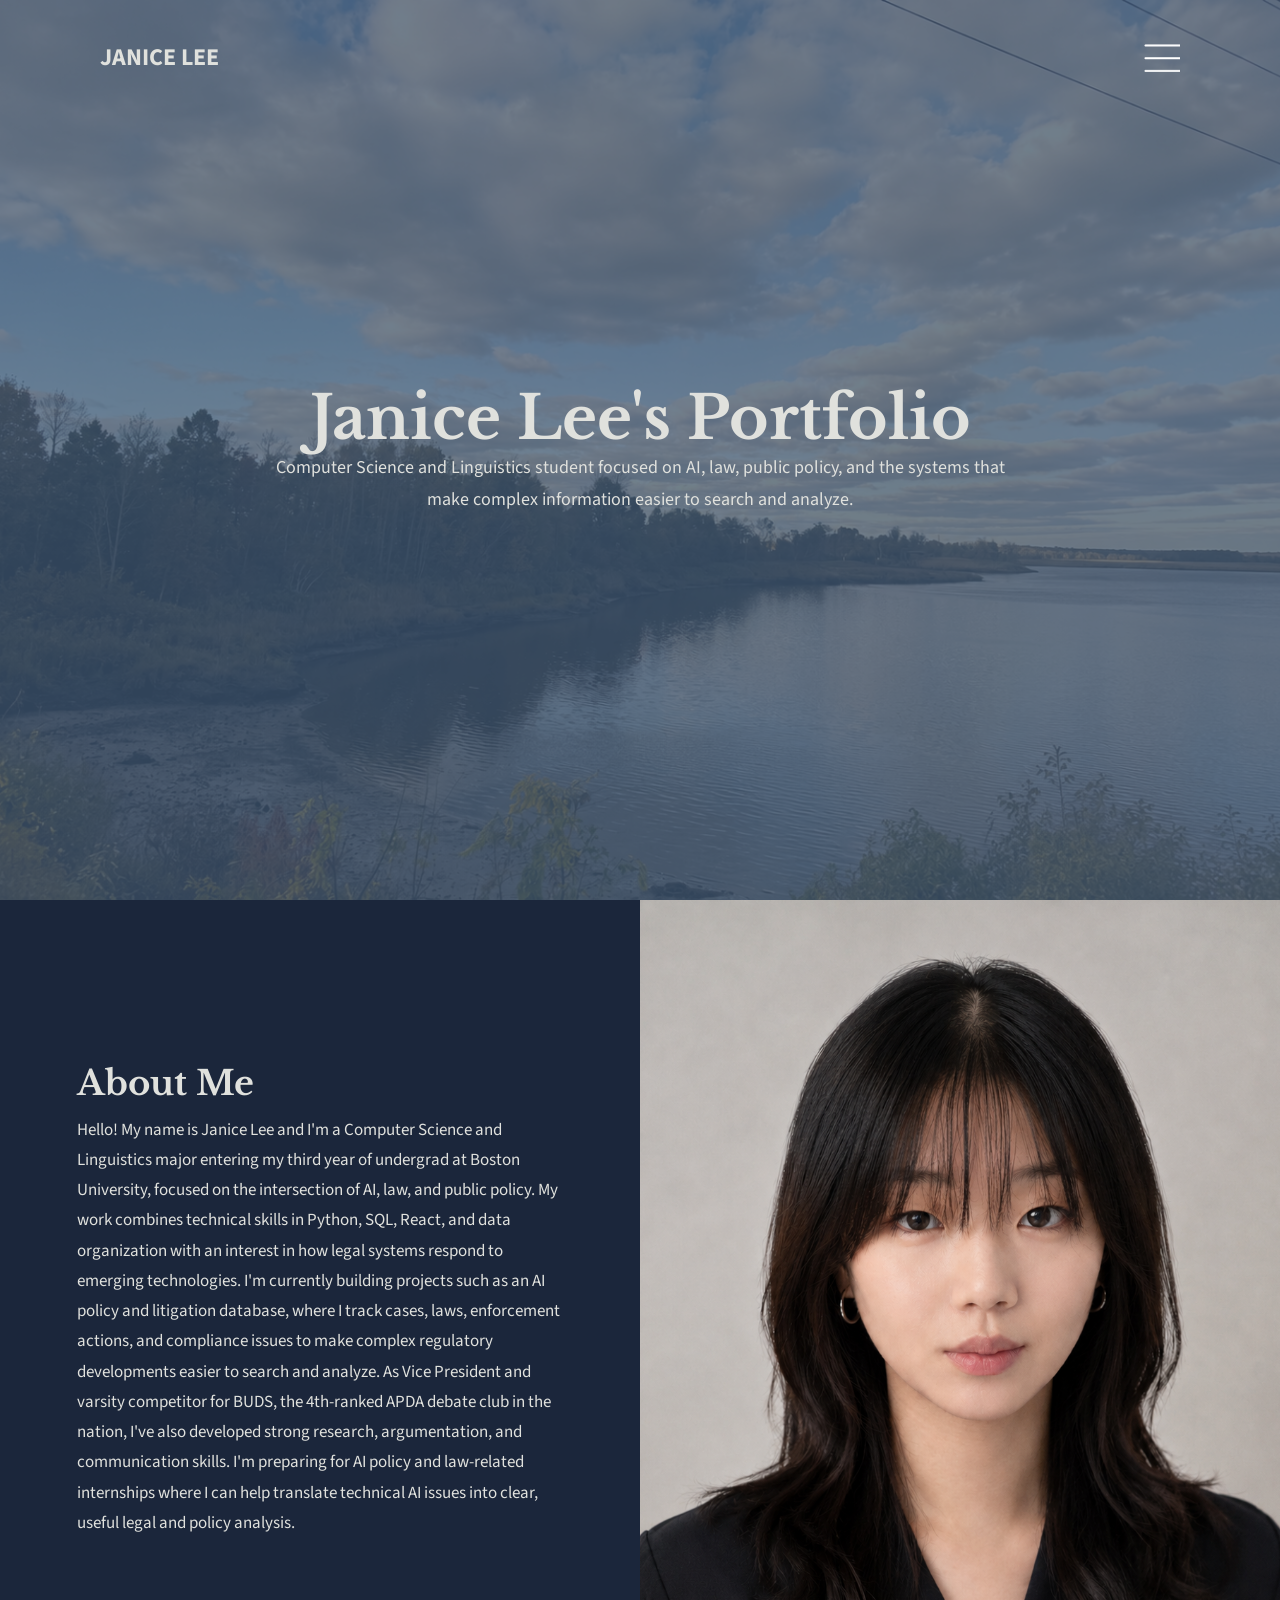
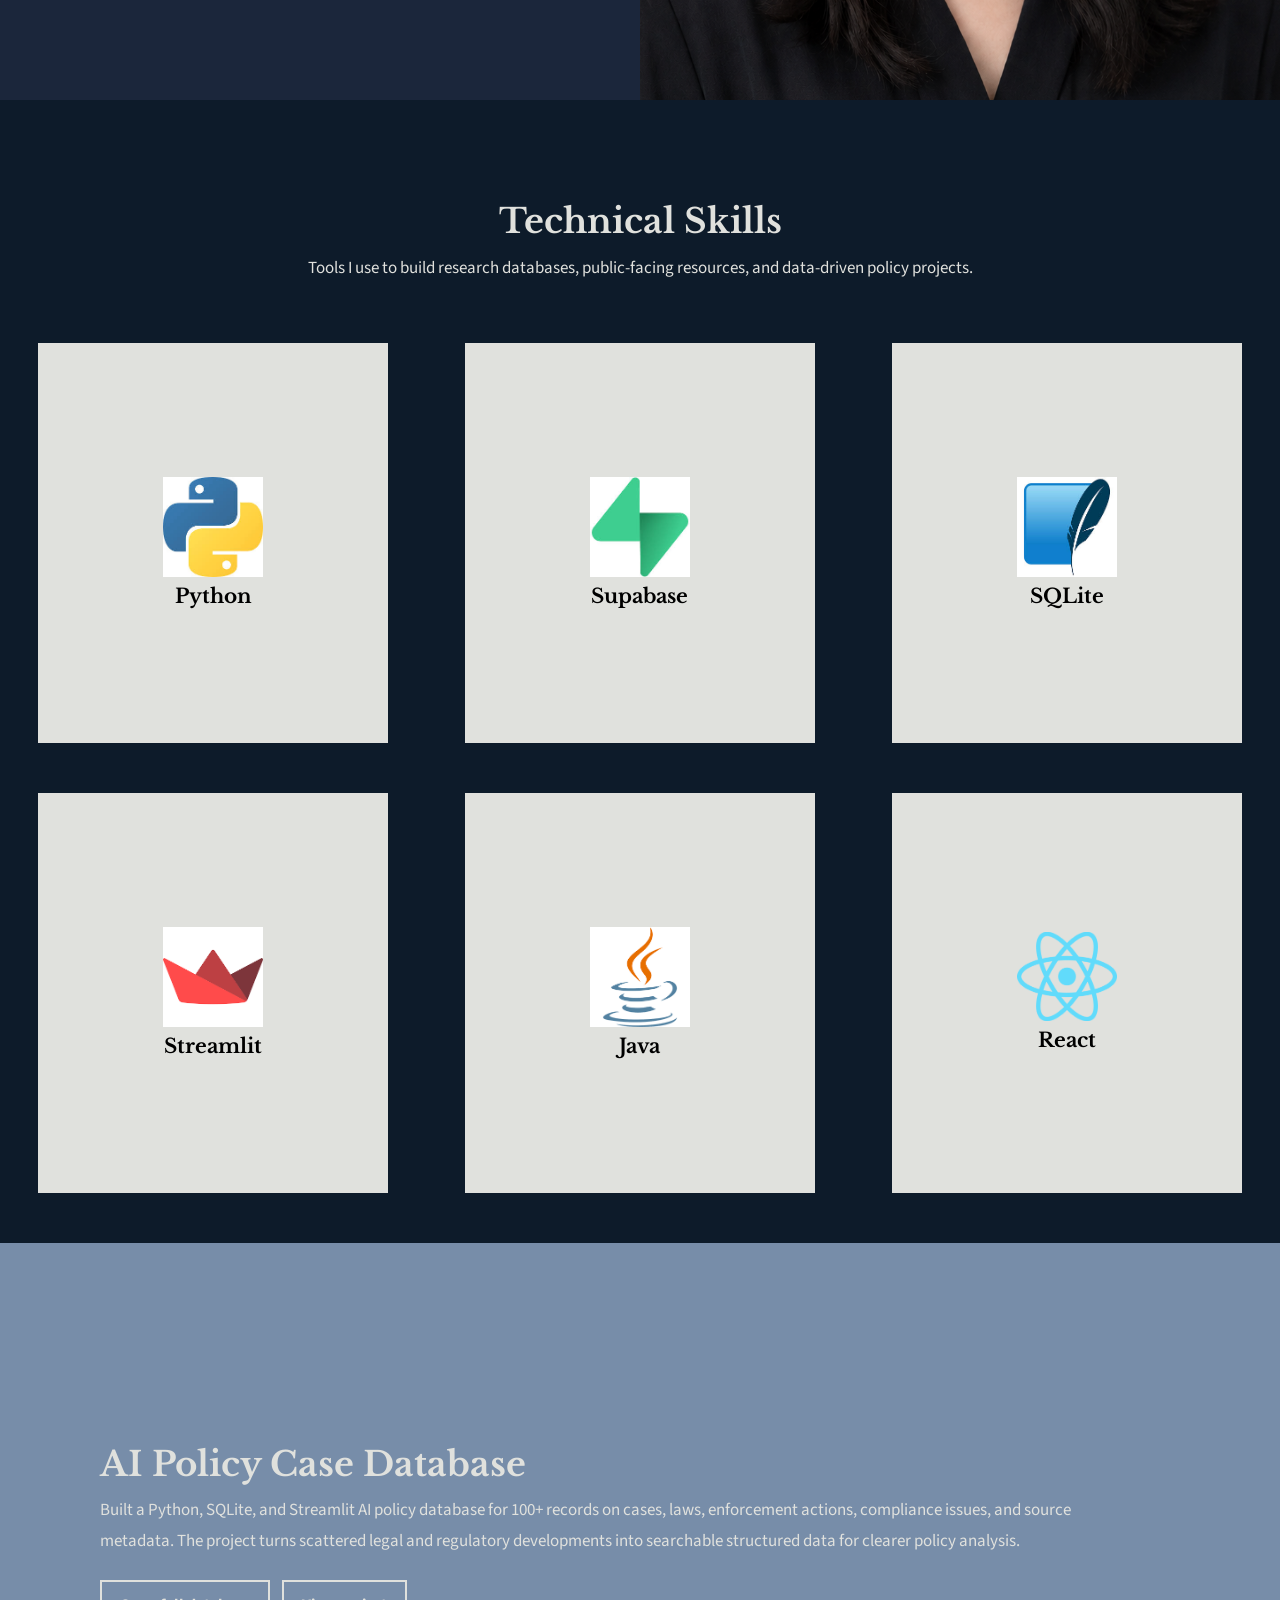
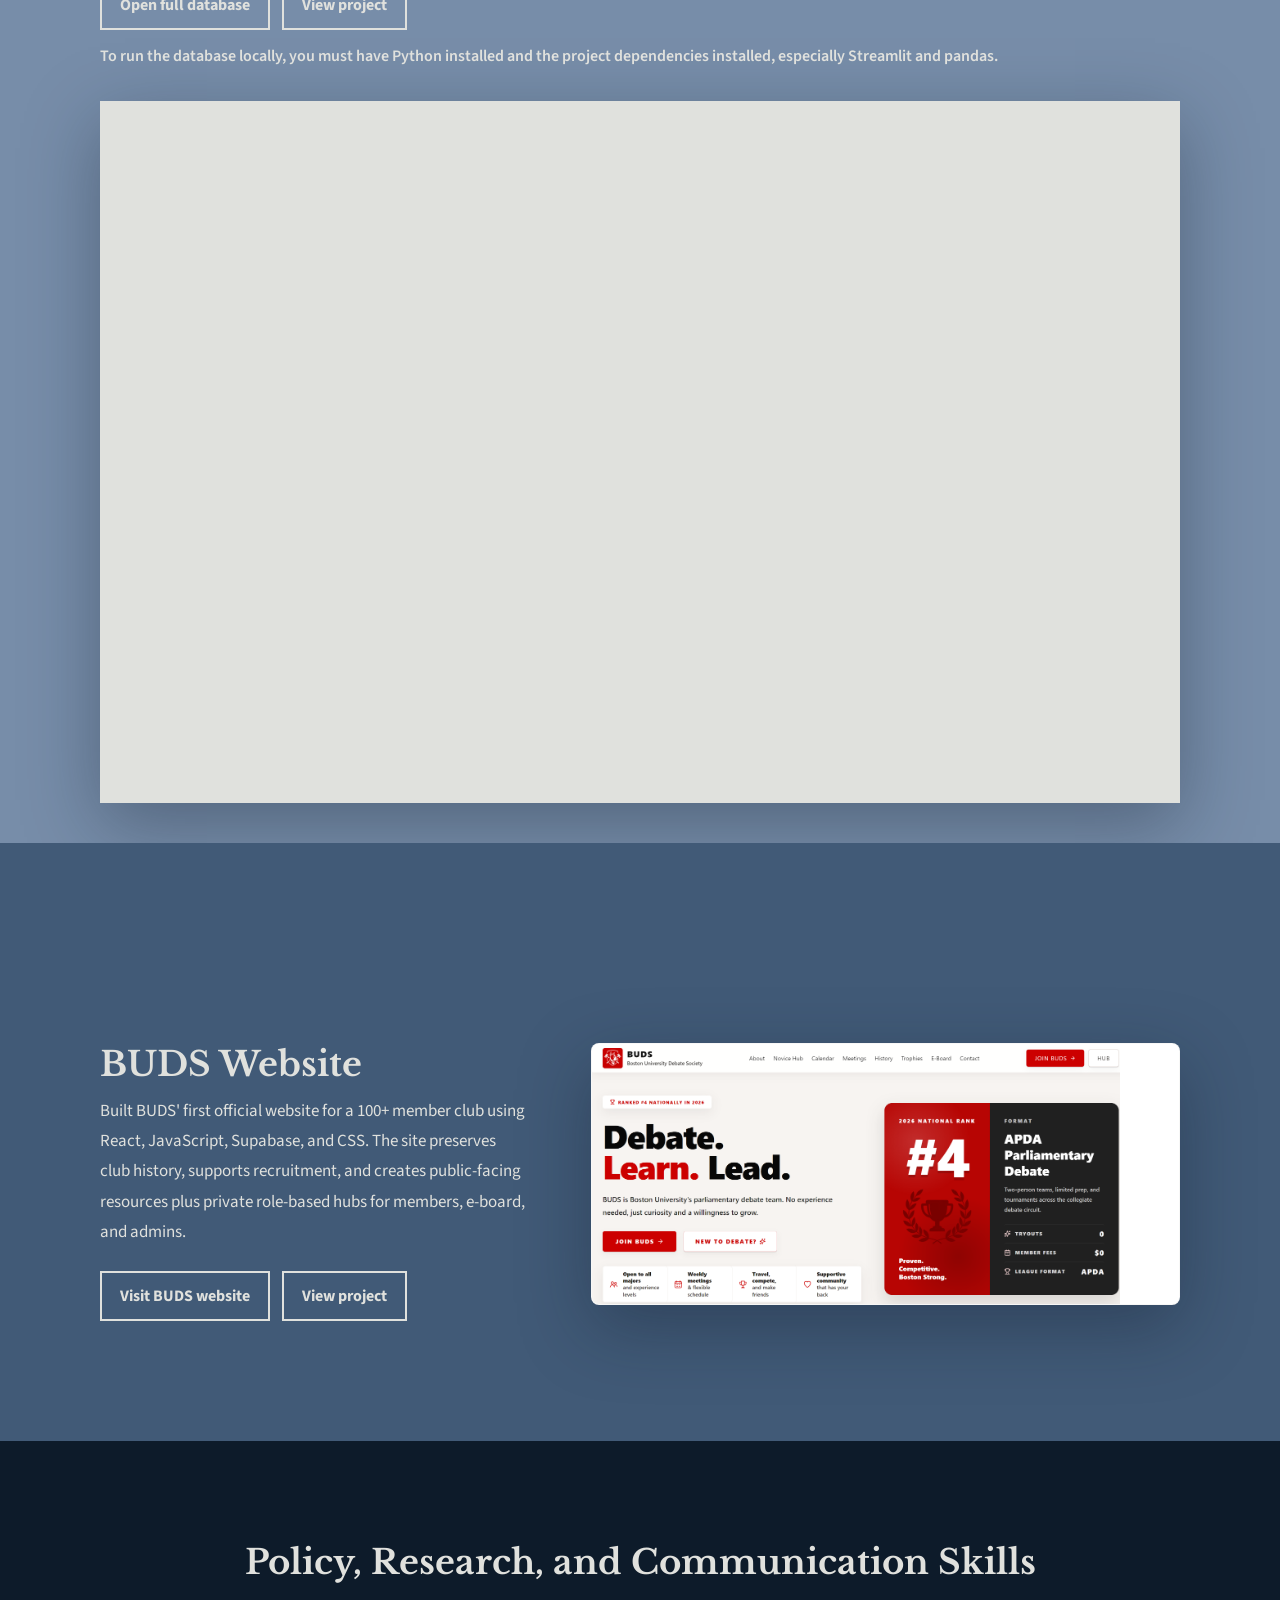
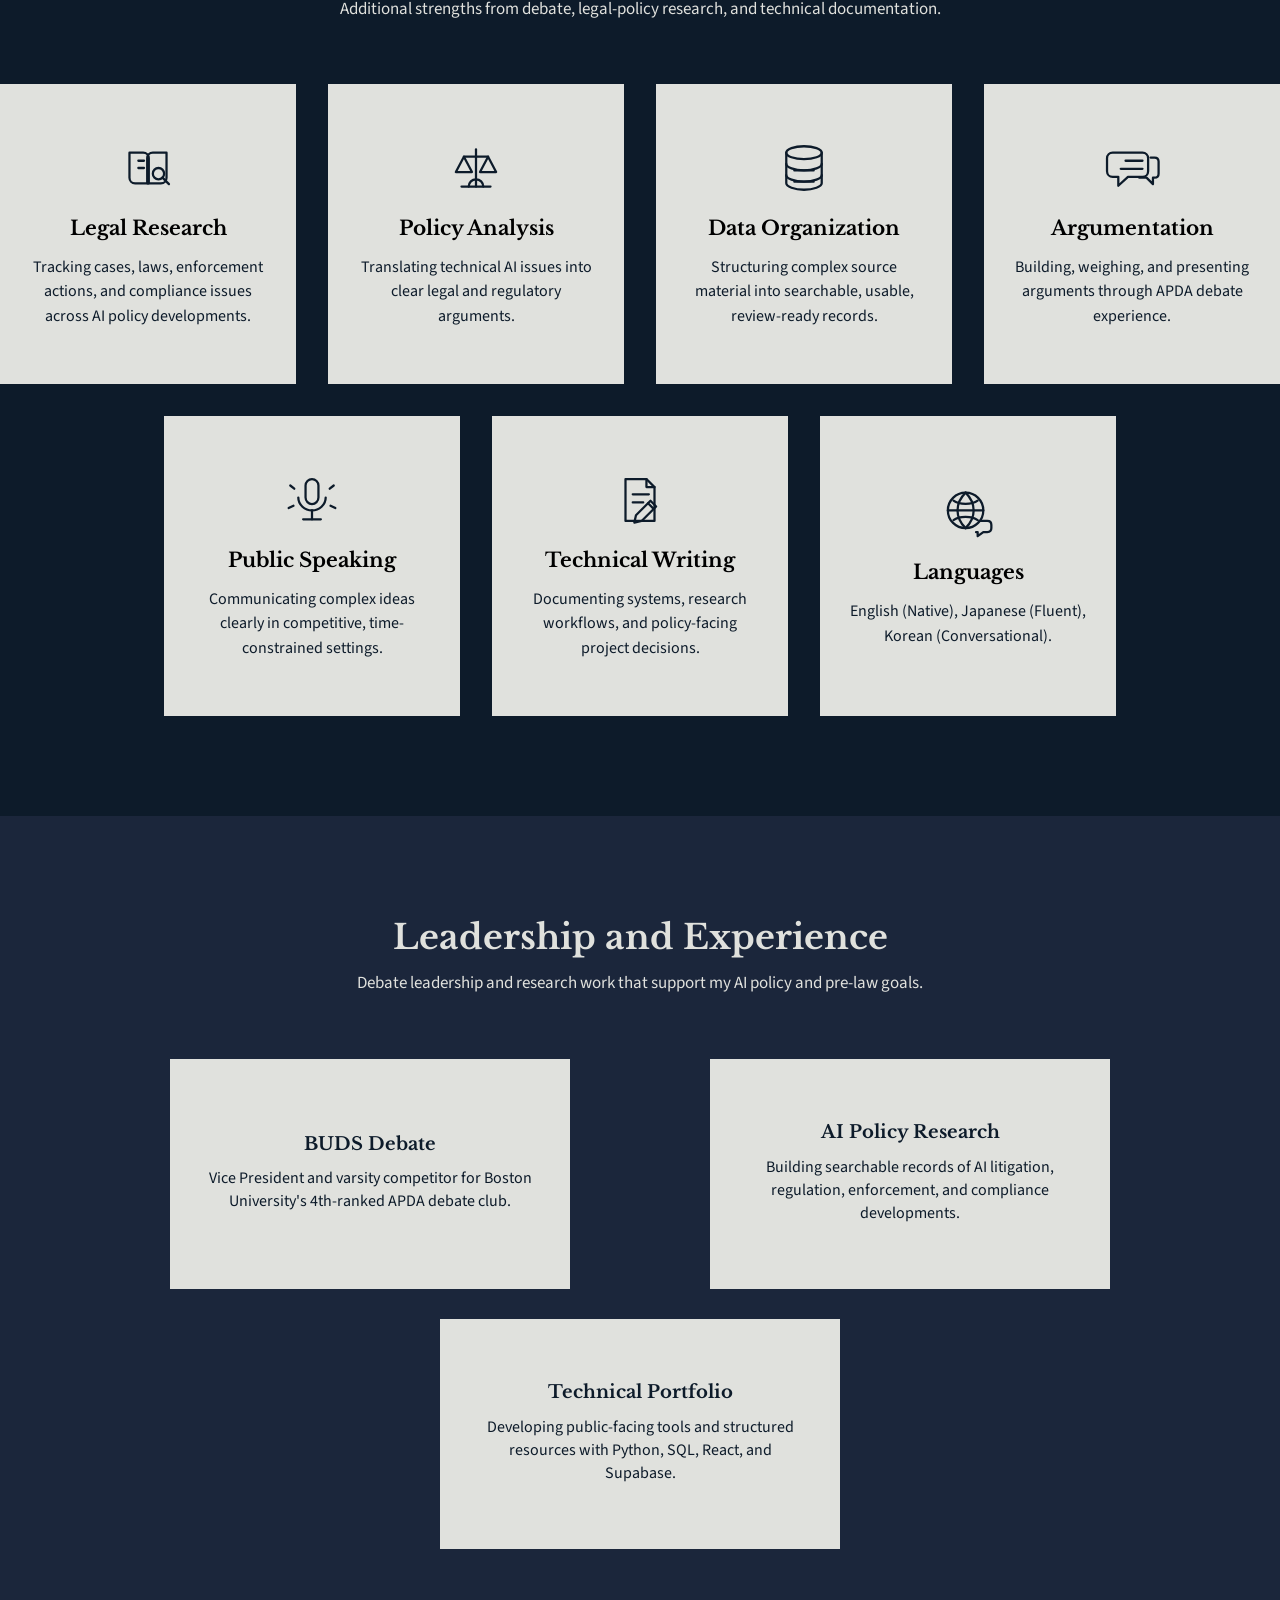
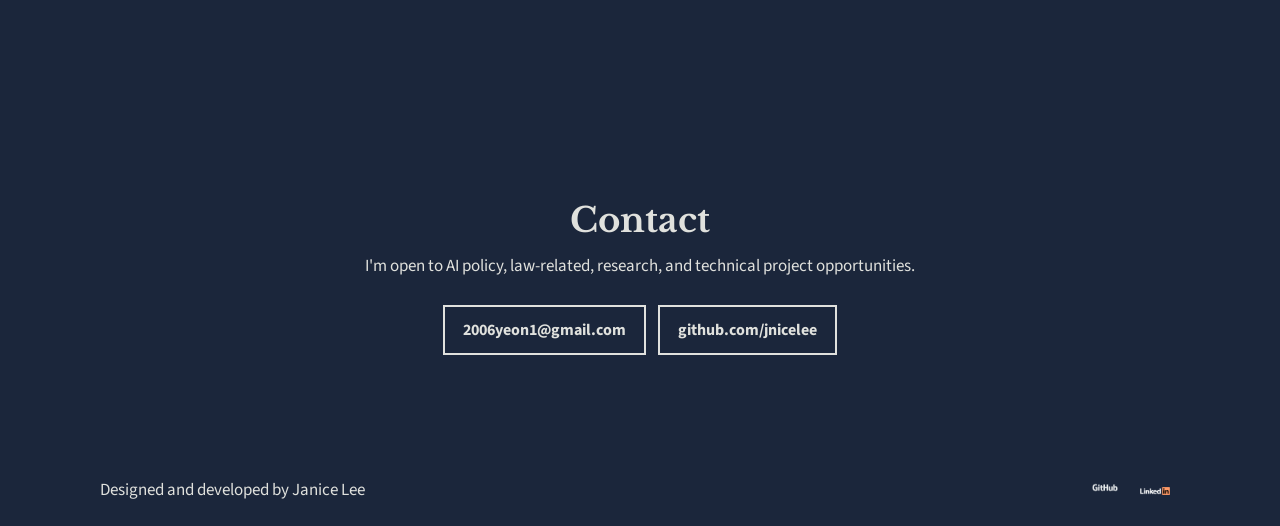
==== index.html @ 9359c11b "Fix BUDS preview container sizing" ====
<!DOCTYPE html>
<html lang="en">
    <head>
        <meta charset="UTF-8">
        <meta name="viewport" content="width=device-width, initial-scale=1.0">
        <meta name="description" content="Janice Lee portfolio: computer science, linguistics, AI policy, debate, and legal technology projects.">
        <link rel="stylesheet" type="text/css" href="sal.css">
        <link rel="stylesheet" type="text/css" href="index.css?v=preview-container-fix">
        <title>Janice Lee Portfolio</title>
    </head>
    <body>
        <div class="wrapper">
            <header>
                <a href="#home" class="logo">Janice Lee</a>
                <div class="toggle" onclick="toggleClassName();" aria-label="Toggle navigation"></div>
            </header>

            <div class="sidebar">
                <ul>
                    <li><a href="#home" onclick="toggleClassName();">Home</a></li>
                    <li><a href="#about" onclick="toggleClassName();">About</a></li>
                    <li><a href="#services" onclick="toggleClassName();">Skills</a></li>
                    <li><a href="#projects" onclick="toggleClassName();">Projects</a></li>
                    <li><a href="#policy-skills" onclick="toggleClassName();">Policy Skills</a></li>
                    <li><a href="#leadership" onclick="toggleClassName();">Leadership</a></li>
                    <li><a href="#contact" onclick="toggleClassName();">Contact</a></li>
                </ul>
            </div>

            <div class="banner" id="home">
                <img src="images/lank-landscape.png" alt="">
                <div class="content" data-sal="slide-left" data-sal-duration="500">
                    <h2>Janice Lee's Portfolio</h2>
                    <p>Computer Science and Linguistics student focused on AI, law, public policy, and the systems that make complex information easier to search and analyze.</p>
                </div>
            </div>

            <section class="about" id="about">
                <div class="contentBox" data-sal="slide-right" data-sal-duration="500">
                    <h2 class="heading">About Me</h2>
                    <p class="text">Hello! My name is Janice Lee and I'm a Computer Science and Linguistics major entering my third year of undergrad at Boston University, focused on the intersection of AI, law, and public policy. My work combines technical skills in Python, SQL, React, and data organization with an interest in how legal systems respond to emerging technologies. I'm currently building projects such as an AI policy and litigation database, where I track cases, laws, enforcement actions, and compliance issues to make complex regulatory developments easier to search and analyze. As Vice President and varsity competitor for BUDS, the 4th-ranked APDA debate club in the nation, I've also developed strong research, argumentation, and communication skills. I'm preparing for AI policy and law-related internships where I can help translate technical AI issues into clear, useful legal and policy analysis.</p>
                </div>

                <div class="imgBox headshotPanel" data-sal="slide-left" data-sal-duration="500">
                    <img class="img headshotPhoto" src="images/headshot3.png" alt="Janice Lee headshot">
                </div>
            </section>

            <section class="services" id="services">
                <h2 class="heading" data-sal="slide-right" data-sal-duration="500">Technical Skills</h2>
                <p class="text" data-sal="slide-left" data-sal-duration="500">Tools I use to build research databases, public-facing resources, and data-driven policy projects.</p>
                <div class="container">
                    <div class="serviceBox" data-sal="slide-right" data-sal-duration="500">
                        <div>
                            <img src="images/skill-python.jpg" alt="Python logo">
                            <h2>Python</h2>
                        </div>
                    </div>
                    <div class="serviceBox" data-sal="slide-up" data-sal-duration="500">
                        <div>
                            <img src="images/skill-supabase.jpg" alt="Supabase logo">
                            <h2>Supabase</h2>
                        </div>
                    </div>
                    <div class="serviceBox" data-sal="slide-left" data-sal-duration="500">
                        <div>
                            <img src="images/skill-sqlite.jpg" alt="SQLite logo">
                            <h2>SQLite</h2>
                        </div>
                    </div>
                    <div class="serviceBox" data-sal="slide-right" data-sal-duration="500">
                        <div>
                            <img src="images/skill-streamlit.png" alt="Streamlit logo">
                            <h2>Streamlit</h2>
                        </div>
                    </div>
                    <div class="serviceBox" data-sal="slide-up" data-sal-duration="500">
                        <div>
                            <img src="images/skill-java.png" alt="Java logo">
                            <h2>Java</h2>
                        </div>
                    </div>
                    <div class="serviceBox" data-sal="slide-left" data-sal-duration="500">
                        <div>
                            <img src="images/skill-react.png" alt="React logo">
                            <h2>React</h2>
                        </div>
                    </div>
                </div>
            </section>

            <section class="technology databaseProject" id="projects">
                <div class="contentBox databaseIntro" data-sal="slide-right" data-sal-duration="500">
                    <h2 class="heading">AI Policy Case Database</h2>
                    <p class="text">Built a Python, SQLite, and Streamlit AI policy database for 100+ records on cases, laws, enforcement actions, compliance issues, and source metadata. The project turns scattered legal and regulatory developments into searchable structured data for clearer policy analysis.</p>
                    <div class="projectLinks">
                        <a href="https://ai-policy-case-database-5h8kxnugrptprukd65hgrd.streamlit.app/">Open full database</a>
                        <a href="https://github.com/jnicelee/ai-policy-case-database">View project</a>
                    </div>
                    <p class="projectNote">To run the database locally, you must have Python installed and the project dependencies installed, especially Streamlit and pandas.</p>
                </div>
                <div class="databaseEmbedShell" data-sal="slide-up" data-sal-duration="500">
                    <iframe class="databaseEmbed" src="https://ai-policy-case-database-5h8kxnugrptprukd65hgrd.streamlit.app/?embed=true" title="Embedded AI Policy Case Database"></iframe>
                </div>
            </section>

            <section class="technology altTechnology websiteProject" id="buds-website">
                <div class="contentBox websiteIntro" data-sal="slide-right" data-sal-duration="500">
                    <h2 class="heading">BUDS Website</h2>
                    <p class="text">Built BUDS' first official website for a 100+ member club using React, JavaScript, Supabase, and CSS. The site preserves club history, supports recruitment, and creates public-facing resources plus private role-based hubs for members, e-board, and admins.</p>
                    <div class="projectLinks">
                        <a href="https://budebatesociety.com">Visit BUDS website</a>
                        <a href="https://github.com/jnicelee/budsite">View project</a>
                    </div>
                </div>
                <div class="imgBox projectPanel websitePreviewShell" data-sal="slide-left" data-sal-duration="500">
                    <img class="projectPreviewImage" src="images/buds-website-preview-clean.png?v=596ba13" alt="BUDS website preview">
                </div>
            </section>

            <section class="services policySkills" id="policy-skills">
                <h2 class="heading" data-sal="slide-right" data-sal-duration="500">Policy, Research, and Communication Skills</h2>
                <p class="text" data-sal="slide-left" data-sal-duration="500">Additional strengths from debate, legal-policy research, and technical documentation.</p>
                <div class="container">
                    <div class="serviceBox textSkill" data-sal="slide-right" data-sal-duration="500">
                        <div>
                            <img class="tileIcon" src="images/icon-legal-research.svg" alt="" aria-hidden="true">
                            <h2>Legal Research</h2>
                            <p>Tracking cases, laws, enforcement actions, and compliance issues across AI policy developments.</p>
                        </div>
                    </div>
                    <div class="serviceBox textSkill" data-sal="slide-up" data-sal-duration="500">
                        <div>
                            <img class="tileIcon" src="images/icon-policy-analysis.svg" alt="" aria-hidden="true">
                            <h2>Policy Analysis</h2>
                            <p>Translating technical AI issues into clear legal and regulatory arguments.</p>
                        </div>
                    </div>
                    <div class="serviceBox textSkill" data-sal="slide-left" data-sal-duration="500">
                        <div>
                            <img class="tileIcon" src="images/icon-data-organization.svg" alt="" aria-hidden="true">
                            <h2>Data Organization</h2>
                            <p>Structuring complex source material into searchable, usable, review-ready records.</p>
                        </div>
                    </div>
                    <div class="serviceBox textSkill" data-sal="slide-right" data-sal-duration="500">
                        <div>
                            <img class="tileIcon" src="images/icon-argumentation.svg" alt="" aria-hidden="true">
                            <h2>Argumentation</h2>
                            <p>Building, weighing, and presenting arguments through APDA debate experience.</p>
                        </div>
                    </div>
                    <div class="serviceBox textSkill" data-sal="slide-up" data-sal-duration="500">
                        <div>
                            <img class="tileIcon" src="images/icon-public-speaking.svg" alt="" aria-hidden="true">
                            <h2>Public Speaking</h2>
                            <p>Communicating complex ideas clearly in competitive, time-constrained settings.</p>
                        </div>
                    </div>
                    <div class="serviceBox textSkill" data-sal="slide-left" data-sal-duration="500">
                        <div>
                            <img class="tileIcon" src="images/icon-technical-writing.svg" alt="" aria-hidden="true">
                            <h2>Technical Writing</h2>
                            <p>Documenting systems, research workflows, and policy-facing project decisions.</p>
                        </div>
                    </div>
                    <div class="serviceBox textSkill" data-sal="slide-right" data-sal-duration="500">
                        <div>
                            <img class="tileIcon" src="images/icon-languages.svg" alt="" aria-hidden="true">
                            <h2>Languages</h2>
                            <p>English (Native), Japanese (Fluent), Korean (Conversational).</p>
                        </div>
                    </div>
                </div>
            </section>

            <section class="team" id="leadership">
                <h2 class="heading" data-sal="slide-left" data-sal-duration="500">Leadership and Experience</h2>
                <p class="text" data-sal="slide-right" data-sal-duration="500">Debate leadership and research work that support my AI policy and pre-law goals.</p>
                <div class="container">
                    <div class="teamBox">
                        <div class="box">
                            <div class="content">
                                <h2>BUDS Debate<br><span>Vice President and varsity competitor for Boston University's 4th-ranked APDA debate club.</span></h2>
                            </div>
                        </div>
                    </div>
                    <div class="teamBox">
                        <div class="box">
                            <div class="content">
                                <h2>AI Policy Research<br><span>Building searchable records of AI litigation, regulation, enforcement, and compliance developments.</span></h2>
                            </div>
                        </div>
                    </div>
                    <div class="teamBox">
                        <div class="box">
                            <div class="content">
                                <h2>Technical Portfolio<br><span>Developing public-facing tools and structured resources with Python, SQL, React, and Supabase.</span></h2>
                            </div>
                        </div>
                    </div>
                </div>
            </section>

            <section class="contact" id="contact">
                <div>
                    <h2 class="heading" data-sal="slide-left" data-sal-duration="500">Contact</h2>
                    <p class="text" data-sal="slide-right" data-sal-duration="500">I'm open to AI policy, law-related, research, and technical project opportunities.</p>
                    <div class="contactLinks" data-sal="slide-up" data-sal-duration="500">
                        <a href="mailto:2006yeon1@gmail.com">2006yeon1@gmail.com</a>
                        <a href="https://github.com/jnicelee">github.com/jnicelee</a>
                    </div>
                </div>
            </section>

            <section class="footer">
                <p class="text">Designed and developed by Janice Lee</p>
                <ul>
                    <li><a href="https://github.com/jnicelee"><img src="images/github.png" alt="GitHub"></a></li>
                    <li><a href="mailto:2006yeon1@gmail.com"><img src="images/linkedin.png" alt="Email"></a></li>
                </ul>
            </section>
        </div>

        <script type="text/javascript" src="sal.js"></script>
        <script type="text/javascript">
            sal({
                once: false,
            });

            function toggleClassName(){
                var wrapper = document.querySelector('.wrapper');
                var sidebar = document.querySelector('.sidebar');
                var toggle = document.querySelector('.toggle');
                sidebar.classList.toggle('active');
                wrapper.classList.toggle('active');
                toggle.classList.toggle('active');
            }

            window.addEventListener('scroll', function(){
                var header = document.querySelector('header');
                header.classList.toggle("sticky", window.scrollY > 0);
            })
        </script>
    </body>
</html>
---- sal.css ----
[data-sal]{transition-delay:0s;transition-delay:var(--sal-delay,0s);transition-duration:.2s;transition-duration:var(--sal-duration,.2s);transition-timing-function:ease;transition-timing-function:var(--sal-easing,ease)}[data-sal][data-sal-duration="200"]{transition-duration:.2s}[data-sal][data-sal-duration="250"]{transition-duration:.25s}[data-sal][data-sal-duration="300"]{transition-duration:.3s}[data-sal][data-sal-duration="350"]{transition-duration:.35s}[data-sal][data-sal-duration="400"]{transition-duration:.4s}[data-sal][data-sal-duration="450"]{transition-duration:.45s}[data-sal][data-sal-duration="500"]{transition-duration:.5s}[data-sal][data-sal-duration="550"]{transition-duration:.55s}[data-sal][data-sal-duration="600"]{transition-duration:.6s}[data-sal][data-sal-duration="650"]{transition-duration:.65s}[data-sal][data-sal-duration="700"]{transition-duration:.7s}[data-sal][data-sal-duration="750"]{transition-duration:.75s}[data-sal][data-sal-duration="800"]{transition-duration:.8s}[data-sal][data-sal-duration="850"]{transition-duration:.85s}[data-sal][data-sal-duration="900"]{transition-duration:.9s}[data-sal][data-sal-duration="950"]{transition-duration:.95s}[data-sal][data-sal-duration="1000"]{transition-duration:1s}[data-sal][data-sal-duration="1050"]{transition-duration:1.05s}[data-sal][data-sal-duration="1100"]{transition-duration:1.1s}[data-sal][data-sal-duration="1150"]{transition-duration:1.15s}[data-sal][data-sal-duration="1200"]{transition-duration:1.2s}[data-sal][data-sal-duration="1250"]{transition-duration:1.25s}[data-sal][data-sal-duration="1300"]{transition-duration:1.3s}[data-sal][data-sal-duration="1350"]{transition-duration:1.35s}[data-sal][data-sal-duration="1400"]{transition-duration:1.4s}[data-sal][data-sal-duration="1450"]{transition-duration:1.45s}[data-sal][data-sal-duration="1500"]{transition-duration:1.5s}[data-sal][data-sal-duration="1550"]{transition-duration:1.55s}[data-sal][data-sal-duration="1600"]{transition-duration:1.6s}[data-sal][data-sal-duration="1650"]{transition-duration:1.65s}[data-sal][data-sal-duration="1700"]{transition-duration:1.7s}[data-sal][data-sal-duration="1750"]{transition-duration:1.75s}[data-sal][data-sal-duration="1800"]{transition-duration:1.8s}[data-sal][data-sal-duration="1850"]{transition-duration:1.85s}[data-sal][data-sal-duration="1900"]{transition-duration:1.9s}[data-sal][data-sal-duration="1950"]{transition-duration:1.95s}[data-sal][data-sal-duration="2000"]{transition-duration:2s}[data-sal][data-sal-delay="50"]{transition-delay:.05s}[data-sal][data-sal-delay="100"]{transition-delay:.1s}[data-sal][data-sal-delay="150"]{transition-delay:.15s}[data-sal][data-sal-delay="200"]{transition-delay:.2s}[data-sal][data-sal-delay="250"]{transition-delay:.25s}[data-sal][data-sal-delay="300"]{transition-delay:.3s}[data-sal][data-sal-delay="350"]{transition-delay:.35s}[data-sal][data-sal-delay="400"]{transition-delay:.4s}[data-sal][data-sal-delay="450"]{transition-delay:.45s}[data-sal][data-sal-delay="500"]{transition-delay:.5s}[data-sal][data-sal-delay="550"]{transition-delay:.55s}[data-sal][data-sal-delay="600"]{transition-delay:.6s}[data-sal][data-sal-delay="650"]{transition-delay:.65s}[data-sal][data-sal-delay="700"]{transition-delay:.7s}[data-sal][data-sal-delay="750"]{transition-delay:.75s}[data-sal][data-sal-delay="800"]{transition-delay:.8s}[data-sal][data-sal-delay="850"]{transition-delay:.85s}[data-sal][data-sal-delay="900"]{transition-delay:.9s}[data-sal][data-sal-delay="950"]{transition-delay:.95s}[data-sal][data-sal-delay="1000"]{transition-delay:1s}[data-sal][data-sal-easing=linear]{transition-timing-function:linear}[data-sal][data-sal-easing=ease]{transition-timing-function:ease}[data-sal][data-sal-easing=ease-in]{transition-timing-function:ease-in}[data-sal][data-sal-easing=ease-out]{transition-timing-function:ease-out}[data-sal][data-sal-easing=ease-in-out]{transition-timing-function:ease-in-out}[data-sal][data-sal-easing=ease-in-cubic]{transition-timing-function:cubic-bezier(.55,.055,.675,.19)}[data-sal][data-sal-easing=ease-out-cubic]{transition-timing-function:cubic-bezier(.215,.61,.355,1)}[data-sal][data-sal-easing=ease-in-out-cubic]{transition-timing-function:cubic-bezier(.645,.045,.355,1)}[data-sal][data-sal-easing=ease-in-circ]{transition-timing-function:cubic-bezier(.6,.04,.98,.335)}[data-sal][data-sal-easing=ease-out-circ]{transition-timing-function:cubic-bezier(.075,.82,.165,1)}[data-sal][data-sal-easing=ease-in-out-circ]{transition-timing-function:cubic-bezier(.785,.135,.15,.86)}[data-sal][data-sal-easing=ease-in-expo]{transition-timing-function:cubic-bezier(.95,.05,.795,.035)}[data-sal][data-sal-easing=ease-out-expo]{transition-timing-function:cubic-bezier(.19,1,.22,1)}[data-sal][data-sal-easing=ease-in-out-expo]{transition-timing-function:cubic-bezier(1,0,0,1)}[data-sal][data-sal-easing=ease-in-quad]{transition-timing-function:cubic-bezier(.55,.085,.68,.53)}[data-sal][data-sal-easing=ease-out-quad]{transition-timing-function:cubic-bezier(.25,.46,.45,.94)}[data-sal][data-sal-easing=ease-in-out-quad]{transition-timing-function:cubic-bezier(.455,.03,.515,.955)}[data-sal][data-sal-easing=ease-in-quart]{transition-timing-function:cubic-bezier(.895,.03,.685,.22)}[data-sal][data-sal-easing=ease-out-quart]{transition-timing-function:cubic-bezier(.165,.84,.44,1)}[data-sal][data-sal-easing=ease-in-out-quart]{transition-timing-function:cubic-bezier(.77,0,.175,1)}[data-sal][data-sal-easing=ease-in-quint]{transition-timing-function:cubic-bezier(.755,.05,.855,.06)}[data-sal][data-sal-easing=ease-out-quint]{transition-timing-function:cubic-bezier(.23,1,.32,1)}[data-sal][data-sal-easing=ease-in-out-quint]{transition-timing-function:cubic-bezier(.86,0,.07,1)}[data-sal][data-sal-easing=ease-in-sine]{transition-timing-function:cubic-bezier(.47,0,.745,.715)}[data-sal][data-sal-easing=ease-out-sine]{transition-timing-function:cubic-bezier(.39,.575,.565,1)}[data-sal][data-sal-easing=ease-in-out-sine]{transition-timing-function:cubic-bezier(.445,.05,.55,.95)}[data-sal][data-sal-easing=ease-in-back]{transition-timing-function:cubic-bezier(.6,-.28,.735,.045)}[data-sal][data-sal-easing=ease-out-back]{transition-timing-function:cubic-bezier(.175,.885,.32,1.275)}[data-sal][data-sal-easing=ease-in-out-back]{transition-timing-function:cubic-bezier(.68,-.55,.265,1.55)}[data-sal|=fade]{opacity:0;transition-property:opacity}[data-sal|=fade].sal-animate,body.sal-disabled [data-sal|=fade]{opacity:1}[data-sal|=slide]{opacity:0;transition-property:opacity,transform}[data-sal=slide-up]{transform:translateY(20%)}[data-sal=slide-down]{transform:translateY(-20%)}[data-sal=slide-left]{transform:translateX(20%)}[data-sal=slide-right]{transform:translateX(-20%)}[data-sal|=slide].sal-animate,body.sal-disabled [data-sal|=slide]{opacity:1;transform:none}[data-sal|=zoom]{opacity:0;transition-property:opacity,transform}[data-sal=zoom-in]{transform:scale(.5)}[data-sal=zoom-out]{transform:scale(1.1)}[data-sal|=zoom].sal-animate,body.sal-disabled [data-sal|=zoom]{opacity:1;transform:none}[data-sal|=flip]{-webkit-backface-visibility:hidden;backface-visibility:hidden;transition-property:transform}[data-sal=flip-left]{transform:perspective(2000px) rotateY(-91deg)}[data-sal=flip-right]{transform:perspective(2000px) rotateY(91deg)}[data-sal=flip-up]{transform:perspective(2000px) rotateX(-91deg)}[data-sal=flip-down]{transform:perspective(2000px) rotateX(91deg)}[data-sal|=flip].sal-animate,body.sal-disabled [data-sal|=flip]{transform:none}

/*# sourceMappingURL=sal.css.map*/
---- index.css ----
@import url('https://fonts.googleapis.com/css2?family=Libre+Baskerville:wght@400;700&family=Source+Sans+3:wght@400;500;600;700&display=swap');

*
{
    margin: 0;
    padding: 0;
    box-sizing: border-box;
    scroll-behavior: smooth;
    font-family: 'Source Sans 3', Arial, sans-serif;
}

body
{
    background: #0d1b2a;
    height: 1000px;
    overflow-x:hidden;

}

.wrapper /*The body of the page*/
{
    position:relative;
    transition: 0.5s;
    left: 0px;

}

.wrapper.active{
    left: -400px;


}

header{ /*The logo and top of the page*/
    position: fixed; /*If you scroll, it will stay there*/
    top: 0;
    left: 0;
    width: 100%;
    padding: 40px 100px;

    display: flex;
    justify-content: space-between;
    align-items: center;
    z-index: 10000;
}

header .logo{ /*Logo properties*/
    color: #e0e1dd;
    font-family: 'Source Sans 3', Arial, sans-serif;
    text-decoration: none;
    font-size: 24px;
    text-transform: uppercase;
    font-weight: 700;
    letter-spacing: 0;

}

header.sticky
{
    padding: 20px 100px;
    background: #1b263b;
    transition: 0.5s;
}

header .toggle
{
    position: relative;
    width: 36px;
    height: 28px;
    background: url(images/toggle.png);
    background-size: cover;
    cursor: pointer; /*When user is hovering over image */
    
}

header .toggle.active{
   background: url(images/close.png);
   background-size: cover; 
}


.banner /*The body*/
{
    background-color: #415a77;
    position: relative; /*RELATIVE to where the page starts.*/
    width: 100%;
    height: 100vh;

    display: flex;
    justify-content: center;
    align-items: center;
    

}

.banner img{
    position: absolute;
    top: 0;
    left: 0;
    width: 100%;
    height: 100%;
    object-fit: cover;
    opacity: 0.25
}

.banner .content
{
    position: relative;
    max-width: 750px;
    text-align: center;

}

.banner .content h2{
    font-family: 'Libre Baskerville', Georgia, serif;
    font-size: 60px;
    font-weight: 700;
    line-height: 1.12;
    color: #e0e1dd;
}

.banner .content p{
    font-size: 18px;
    font-weight: 400;
    line-height: 1.75;
    color: #e0e1dd;

}

.sidebar
{
    position: fixed;
    right: -400px;
    top: 0;
    width: 400px;
    height: 100%;
    background: #0d1b2a;

    display: flex;
    justify-content: center;
    align-items: center;
    z-index: 100;
    transition: 0.5s;
}

.sidebar.active
{
    right: 0;
}
.sidebar ul
{
    position: relative;
    display: flex;
    flex-direction: column;
}

.sidebar ul li
{
    list-style: none;
    margin: 5px 0;

}

.sidebar ul li a{
    color: #e0e1dd;
    font-family: 'Source Sans 3', Arial, sans-serif;
    font-size: 30px;
    font-weight: 600;
    text-decoration: none;

}

.sidebar ul li a:hover
{
    color: #778da9;
}

.about
{
    position: relative;
    width: 100%;
    height: 800px;
    background: #1b263b;
    display: flex;
}

.about .contentBox{
    background: #1b263b;
    padding: 100px;
    width: 50%;
}
.about .imgBox .img{
    width:100%;
    height:auto;
}




.heading
{
    position: relative;
    color: #e0e1dd;
    font-family: 'Libre Baskerville', Georgia, serif;
    font-size: 34px;
    font-weight: 700;
    letter-spacing: 0;
    line-height: 1.25;
    margin-bottom: 10px;
}

.heading1{
    font-size: 100px;
    padding-bottom: 100px;
}
.text /* Hierarchy */
{
    position: relative;
    color: #e0e1dd;
    font-size: 17px;
    font-weight: 400;
    letter-spacing: 0;
    line-height: 1.78;

}

.about .imgBox
{
    position: relative;
    width: 50%;
    background-size: cover;
    background-position: center;
}

.services
{
    position: relative;
    background: #0d1b2a;
    text-align: center;
    padding-bottom: 100px;
    padding-top: 100px;
    
}

.container
{
    width: 100%;
    display: flex;
    justify-content: space-around;
    align-items: center;
    flex-wrap: wrap;
    margin-top:  60px;
}

.container .serviceBox
{
    position: relative;
    background: #e0e1dd;
    width: 350px;
    height:400px;
    display:flex;
    justify-content: center;
    align-items: center;
    z-index: 1000;
    margin-bottom: 50px;


}

.container .serviceBox img
{
    max-width: 100px;
}

.container .serviceBox h2
{
    font-family: 'Libre Baskerville', Georgia, serif;
    font-weight: 700;
    font-size: 20px;
    letter-spacing: 0;
    line-height: 1.3;
}

.technology
{
    position: relative;
    background: #778da9;
    width: 100%;
    padding: 100px;
    padding-top: 200px;
    margin-top: -100px;

    display:flex;
    justify-content: space-between;
    align-items: center;
}

.technology .contentBox
{
    position: relative;
    max-width: 800px;

}

.technology .imgBox{
    position: relative;
    
}

.technology .imgBox img{
    max-width: 120%;
    padding-right: 10%;

}

.client{
    position: relative;
    padding-top: 100px;
    background: #1b263b;
    text-align:center;
}

.client .imgBox
{
    display: flex;
    justify-content: center;
    text-align: center;
    flex-wrap: wrap;
    
    
}

.client .imgBox img
{
    display: inline-block;
    position: relative;
    max-width: 200px;
    margin: 20px;
    opacity: 0.25;
    cursor: pointer;
}

.client .imgBox img:hover
{
    opacity: 1;
}

.testimonial /*Whole Box*/
{
    position: relative;
    padding: 100px;
    background: #0d1b2a;
    text-align: center;
}

.testimonial .container /*Content box under the div*/
{
    display: flex;
    justify-content: center;
    align-items: center;
    margin:40px;
    flex-wrap: nowrap;
    
    

}

.testimonial .container .contentBox
{
    position: relative;
    background: #e0e1dd;
    padding: 60px 50px;
    margin: 10px;
    width: 540 px;
    text-align: left;
    display: flex;
    justify-content: center;
    align-items: center;

}

.testimonial .container .contentBox p
{
    font-style: italic;
}

.testimonial .container .contentBox h3
{
    width: 100%;
    text-align: right;
    font-weight: 500;
    color: #778da9;
}

.team{
    position: relative;
    padding-top: 0 100px 100px;
    text-align: center;
}

.team .container
{
    margin-top: 30px;
    margin-bottom: 50px;
}

.team .teamBox{
    display: flex;
    flex-wrap: wrap;
    margin-top: 30px;
    justify-content: center;

}

.team .teamBox .box
{
    margin: 0 10px;
    width: 400px;
    padding: 5px;
    background: #e0e1dd;
}

.team .teamBox .box .imgBox
{
    position: relative;
    width: 100%;
    height: 300px;

}

.team .teamBox .box .imgBox img
{
    position: absolute;
    top: 0;
    left: 0;
    width: 100%;
    height:100%;
    

}

.team .teamBox .box .content
{
    padding:15px 0;

}

.team .teamBox .box .content h2
{
    position: relative;
    font-family: 'Libre Baskerville', Georgia, serif;
    font-size: 18px;
    line-height: 1.2em;

}

.team .teamBox .box .content h2 span
{
    position: relative;
    font-family: 'Source Sans 3', Arial, sans-serif;
    font-size: 16px;
    font-weight: 400;

}

.contact
{
    position: relative;
    padding: 100px;
    text-align: center;
    background: #1b263b;

}

.form
{
    position: relative;
}

.form .inputBox
{
    margin-bottom: 40px;

}

.form .inputBox input
{
    width: 100%;
    background: transparent;
    box-shadow: none;
    border: none;
    outline: none;
    padding: 10px 0;
    font-size: 18px;
    font-weight: 300;
    color: #e0e1dd;
    border-bottom: 2px solid #e0e1dd;

}

.form .inputBox input::placeholder,
.form .inputBox textarea::placeholder
{
    color: #e0e1dd;
}

.form .inputBox textarea
{
    width: 100%;
    background: transparent;
    box-shadow: none;
    border: none;
    outline: none;
    padding: 10px 0;
    font-size: 18px;
    font-weight: 300;
    color: #e0e1dd;
    min-height: 150px;
    border-bottom: 2px solid #e0e1dd;
}

.form .inputBox input[type = "submit"]
{
    width: 150px;
    background: #e0e1dd;
    color: #0d1b2a;
    cursor: pointer;
    font-weight: 400;


}

.footer{
    position: relative;
    background: #1b263b;
    padding: 20px 100px;
    display: flex;
    justify-content: space-between;
    align-items: center;
}

.footer ul{
    display: flex;
    justify-content: center;
    align-items: center;

}

.footer ul li{
    list-style: none;

}

.footer ul li a
{
    text-decoration: none;
    display: inline-block;
    margin: 0 10px;
}

.footer ul li a img
{
    max-width: 30px;
    filter: invert(1);
}

@media (max-width: 991px) /* For devices smaller than 991, settings will change*/
{
    header,
    header.sticky
    {
        padding: 20px 50px;
    }
    
    .sidebar ul li a{
        font-size: 24px;
    }

    .banner
    {
        padding: 50px;
    }
    .banner .content h2{
        font-size: 36px;
    }
    .banner .content p
    {
        font-size: 16px;
    }

    .about
    {
        flex-direction: column;
    }

    .about .contentBox
    {
        background: #1b263b;
        padding: 50px;
        width: 100%;
    }

    .about .imgBox
    {
        min-height: 400px;
        width: 100%;

    }

    .services
    {
        padding: 50px;

    }

    .container{
        margin-top: 20px;
        justify-content: center;

    }

    .container .serviceBox
    {
        width: 300px;
        height: 300px;
        margin: 20px;
    }

    .technology
    {
        padding: 50px;
        padding-top: 300px;
        margin-top: -300px;
        justify-content: center;
        flex-direction: column;
    }

    .technology .imgBox
    {
        margin-top: 40px;
    }

    .client
    {
        padding: 50px;
    }

    .client .imgBox{
        justify-content: center;

    }

    .testimonial{
        padding: 50px;
    }

    .testimonial .container{
        margin: 0;
    }

    .testimonials .container .contentBox
    {
        padding: 40px 30px;

    }

    .team{
        padding: 0 50px 50px
    }

    .contact{
        padding: 50px;
    }
    .footer{
        padding: 20px 50px;
        flex-direction: column;
        justify-content: center;
        align-items: center;
    }

    .footer ul{
        margin-top: 20px;
    }

    .footer p{
        text-align: center;
    }



}

/* Janice Lee portfolio content overrides */
.about
{
    height: 800px;
    min-height: 800px;
    overflow: hidden;
}

.about .contentBox
{
    align-content: center;
    display: grid;
    padding: clamp(64px, 6vw, 100px);
}

.profilePanel
{
    align-items: center;
    background: linear-gradient(135deg, #415a77, #0d1b2a);
    color: #e0e1dd;
    display: grid;
    justify-content: center;
    padding: 80px;
}

.profilePanel div
{
    width: min(100%, 460px);
}

.profilePanel h3
{
    font-family: 'Libre Baskerville', Georgia, serif;
    font-size: 30px;
    margin-bottom: 24px;
}

.profilePanel p
{
    background: rgba(224, 225, 221, 0.12);
    border-left: 4px solid #e0e1dd;
    font-size: 18px;
    font-weight: 600;
    margin-bottom: 14px;
    padding: 16px 18px;
}

.headshotPanel
{
    background: #1b263b;
    height: 100%;
    min-height: 0;
    overflow: hidden;
}

.about .imgBox .headshotPhoto
{
    display: block;
    height: 100%;
    min-height: 0;
    object-fit: cover;
    object-position: center 16%;
    width: 100%;
}

.projectLinks
{
    display: flex;
    flex-wrap: wrap;
    gap: 12px;
    margin-top: 24px;
}

.projectLinks a,
.contactLinks a
{
    border: 2px solid #e0e1dd;
    color: #e0e1dd;
    display: inline-block;
    font-weight: 700;
    padding: 12px 18px;
    text-decoration: none;
}

.projectLinks a:hover,
.contactLinks a:hover
{
    background: #e0e1dd;
    color: #0d1b2a;
}

.projectNote
{
    color: #e0e1dd;
    font-size: 16px;
    font-weight: 600;
    line-height: 1.6;
    margin-top: 14px;
}

.databaseProject
{
    align-items: stretch;
    flex-direction: column;
    gap: 32px;
    padding-bottom: 140px;
}

.databaseProject .databaseIntro
{
    max-width: 1020px;
    width: min(100%, 1020px);
}

.databaseEmbedShell
{
    background: #e0e1dd;
    box-shadow: 0 22px 70px rgba(13, 27, 42, 0.35);
    height: min(78vh, 760px);
    min-height: 620px;
    overflow: hidden;
    width: 100%;
}

.databaseEmbed
{
    border: 0;
    display: block;
    height: 100%;
    width: 100%;
}

.projectPanel
{
    align-items: center;
    display: flex;
    justify-content: center;
    width: min(52%, 860px);
}

.projectPreviewImage
{
    background: #e0e1dd;
    border: 1px solid rgba(224, 225, 221, 0.28);
    border-radius: 8px;
    box-shadow: 0 22px 70px rgba(13, 27, 42, 0.35);
    display: block;
    height: auto;
    max-width: 100%;
    padding-right: 0;
    width: min(100%, 900px);
}

.altTechnology
{
    align-items: flex-start;
    background: #415a77;
    gap: 60px;
}

.altTechnology .contentBox
{
    padding-top: 12px;
}

.altTechnology .projectPanel
{
    justify-content: flex-end;
    width: min(54%, 920px);
}

.websiteProject
{
    align-items: flex-start;
    flex-direction: row;
    gap: 64px;
    padding-bottom: 120px;
}

.websiteProject .websiteIntro
{
    flex: 1 1 42%;
    max-width: 760px;
    padding-top: 0;
    width: auto;
}

.websiteProject .projectPanel
{
    background: transparent;
    border: 0;
    border-radius: 0;
    box-shadow: none;
    flex: 1 1 58%;
    justify-content: center;
    margin-top: 0;
    min-width: 0;
    overflow: visible;
    width: min(58%, 1040px);
}

.websiteProject .projectPreviewImage
{
    background: #fff;
    border: 1px solid rgba(224, 225, 221, 0.28);
    border-radius: 8px;
    box-shadow: 0 22px 70px rgba(13, 27, 42, 0.35);
    height: auto;
    max-width: 100%;
    object-fit: initial;
    object-position: initial;
    width: 100%;
}

.policySkills
{
    background: #0d1b2a;
}

.policySkills .container
{
    display: grid;
    gap: 32px;
    grid-template-columns: repeat(8, minmax(0, 1fr));
    margin-left: auto;
    margin-right: auto;
    max-width: 1320px;
}

.policySkills .serviceBox
{
    grid-column: span 2;
    height: 300px;
    margin-bottom: 0;
    width: auto;
}

.policySkills .serviceBox:nth-last-child(3)
{
    grid-column: 2 / span 2;
}

.textSkill
{
    height: 300px;
}

.textSkill .tileIcon
{
    display: block;
    height: 58px;
    margin: 0 auto 18px;
    max-width: 72px;
    width: 72px;
}

.textSkill h2
{
    margin-bottom: 14px;
}

.textSkill p
{
    color: #0d1b2a;
    font-size: 16px;
    line-height: 1.55;
    padding: 0 28px;
}

@media (max-width: 1180px)
{
    .policySkills .container
    {
        grid-template-columns: repeat(2, minmax(260px, 350px));
        justify-content: center;
    }

    .policySkills .serviceBox,
    .policySkills .serviceBox:nth-last-child(3)
    {
        grid-column: auto;
    }

    .policySkills .serviceBox:last-child
    {
        grid-column: 1 / -1;
        justify-self: center;
        max-width: 350px;
        width: 100%;
    }
}

@media (max-width: 720px)
{
    .policySkills .container
    {
        grid-template-columns: minmax(260px, 350px);
    }

    .policySkills .serviceBox:last-child
    {
        grid-column: auto;
        justify-self: stretch;
        max-width: none;
        width: auto;
    }
}

.team
{
    background: #1b263b;
    padding: 100px;
}

.team .teamBox .box
{
    min-height: 220px;
}

.team .teamBox .box .content
{
    align-content: center;
    display: grid;
    min-height: 220px;
    padding: 28px;
}

.team .teamBox .box .content h2
{
    color: #0d1b2a;
}

.team .teamBox .box .content h2 span
{
    display: block;
    line-height: 1.45;
    margin-top: 12px;
}

.contactLinks
{
    display: flex;
    flex-wrap: wrap;
    gap: 12px;
    justify-content: center;
    margin-top: 24px;
}

@media (max-width: 991px)
{
    .about
    {
        height: auto;
        min-height: 0;
        overflow: visible;
    }

    .about .contentBox
    {
        padding: 50px;
    }

    .projectPanel
    {
        width: 100%;
    }

    .altTechnology
    {
        gap: 32px;
    }

    .altTechnology .contentBox
    {
        padding-top: 0;
    }

    .altTechnology .projectPanel
    {
        justify-content: center;
        width: 100%;
    }

    .websiteProject
    {
        align-items: stretch;
        flex-direction: column;
        gap: 24px;
        padding-bottom: 90px;
    }

    .websiteProject .websiteIntro,
    .websiteProject .projectPanel
    {
        flex: none;
        max-width: 100%;
        width: 100%;
    }

    .websiteProject .projectPreviewImage
    {
        height: auto;
    }

    .databaseProject
    {
        gap: 24px;
        padding-bottom: 90px;
    }

    .databaseEmbedShell
    {
        height: 72vh;
        min-height: 560px;
    }

    .profilePanel
    {
        padding: 50px;
    }

    .headshotPanel
    {
        height: 560px;
        min-height: 0;
    }

    .about .imgBox .headshotPhoto
    {
        height: 100%;
        min-height: 0;
        object-position: center 12%;
    }

    .projectLinks,
    .contactLinks
    {
        justify-content: center;
    }
}

@media (max-width: 560px)
{
    .databaseEmbedShell
    {
        height: 68vh;
        min-height: 500px;
    }

    .projectLinks a,
    .contactLinks a
    {
        text-align: center;
        width: 100%;
    }
}
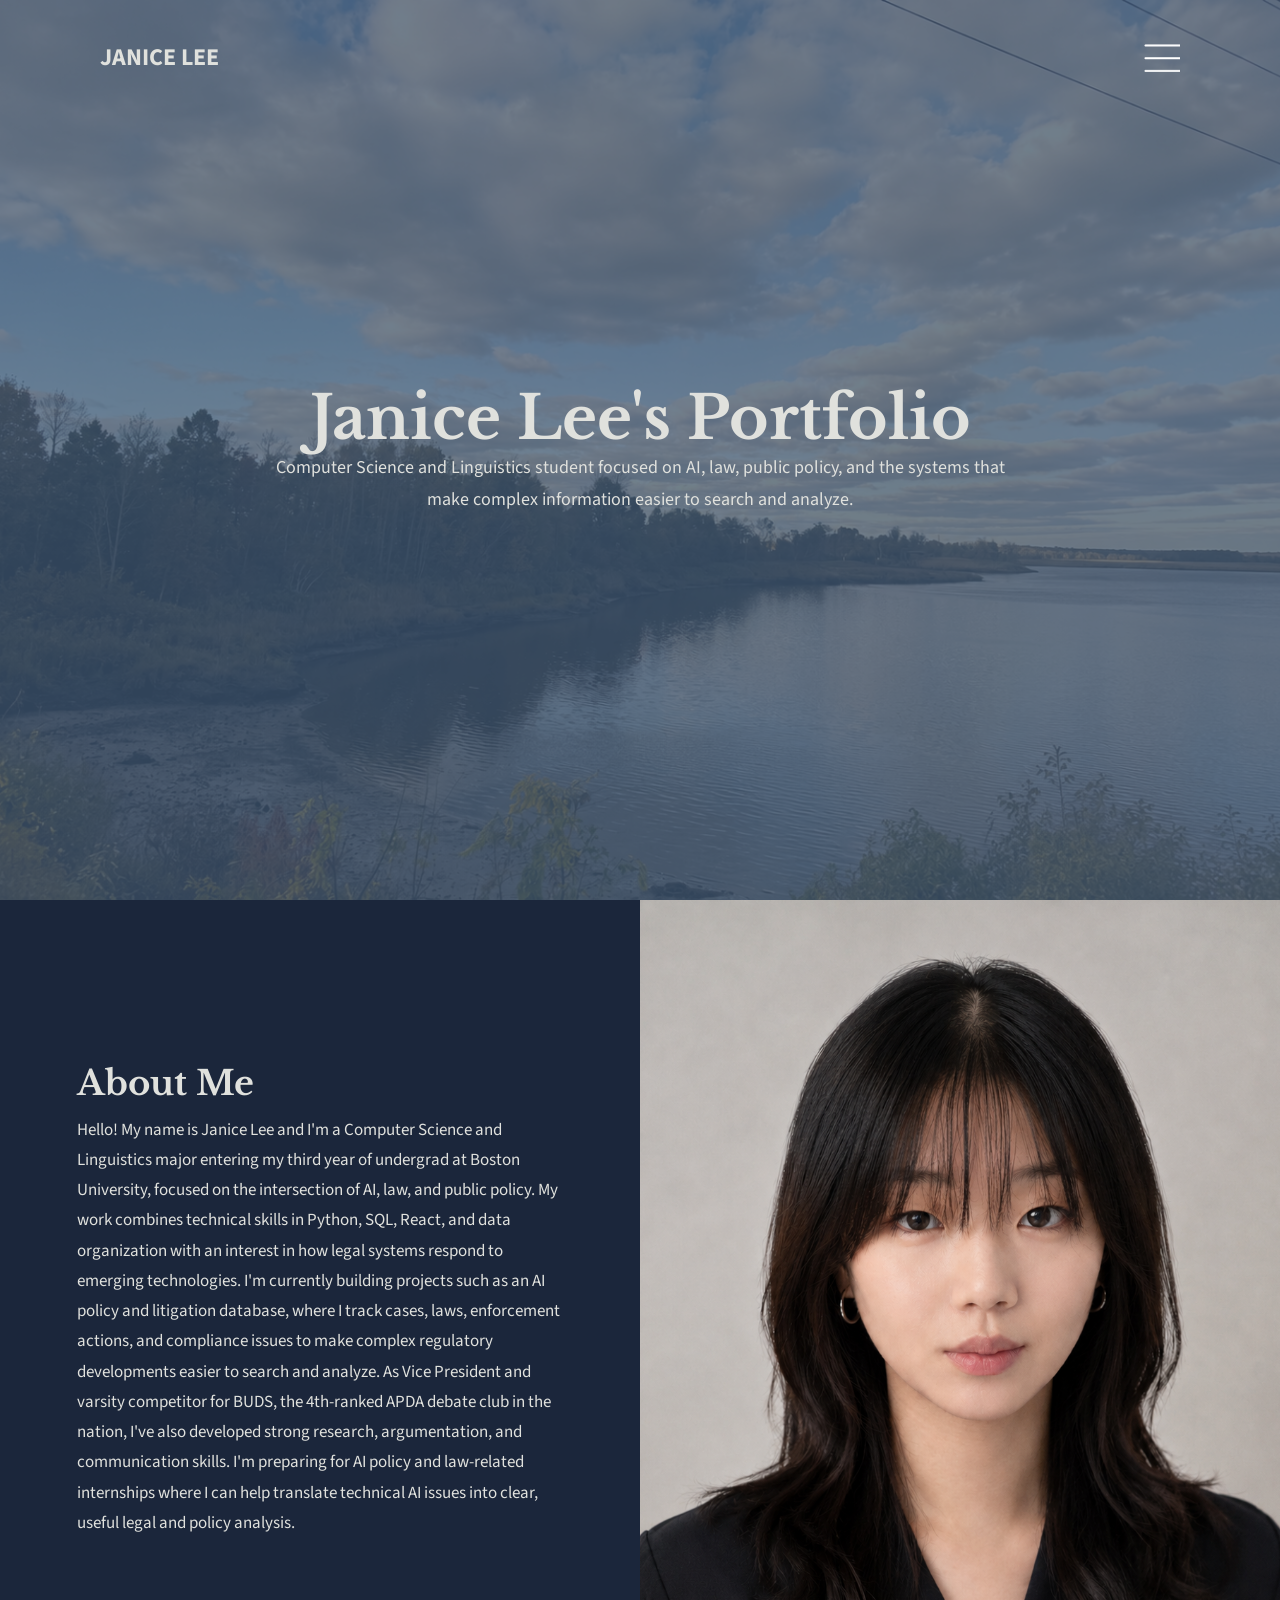
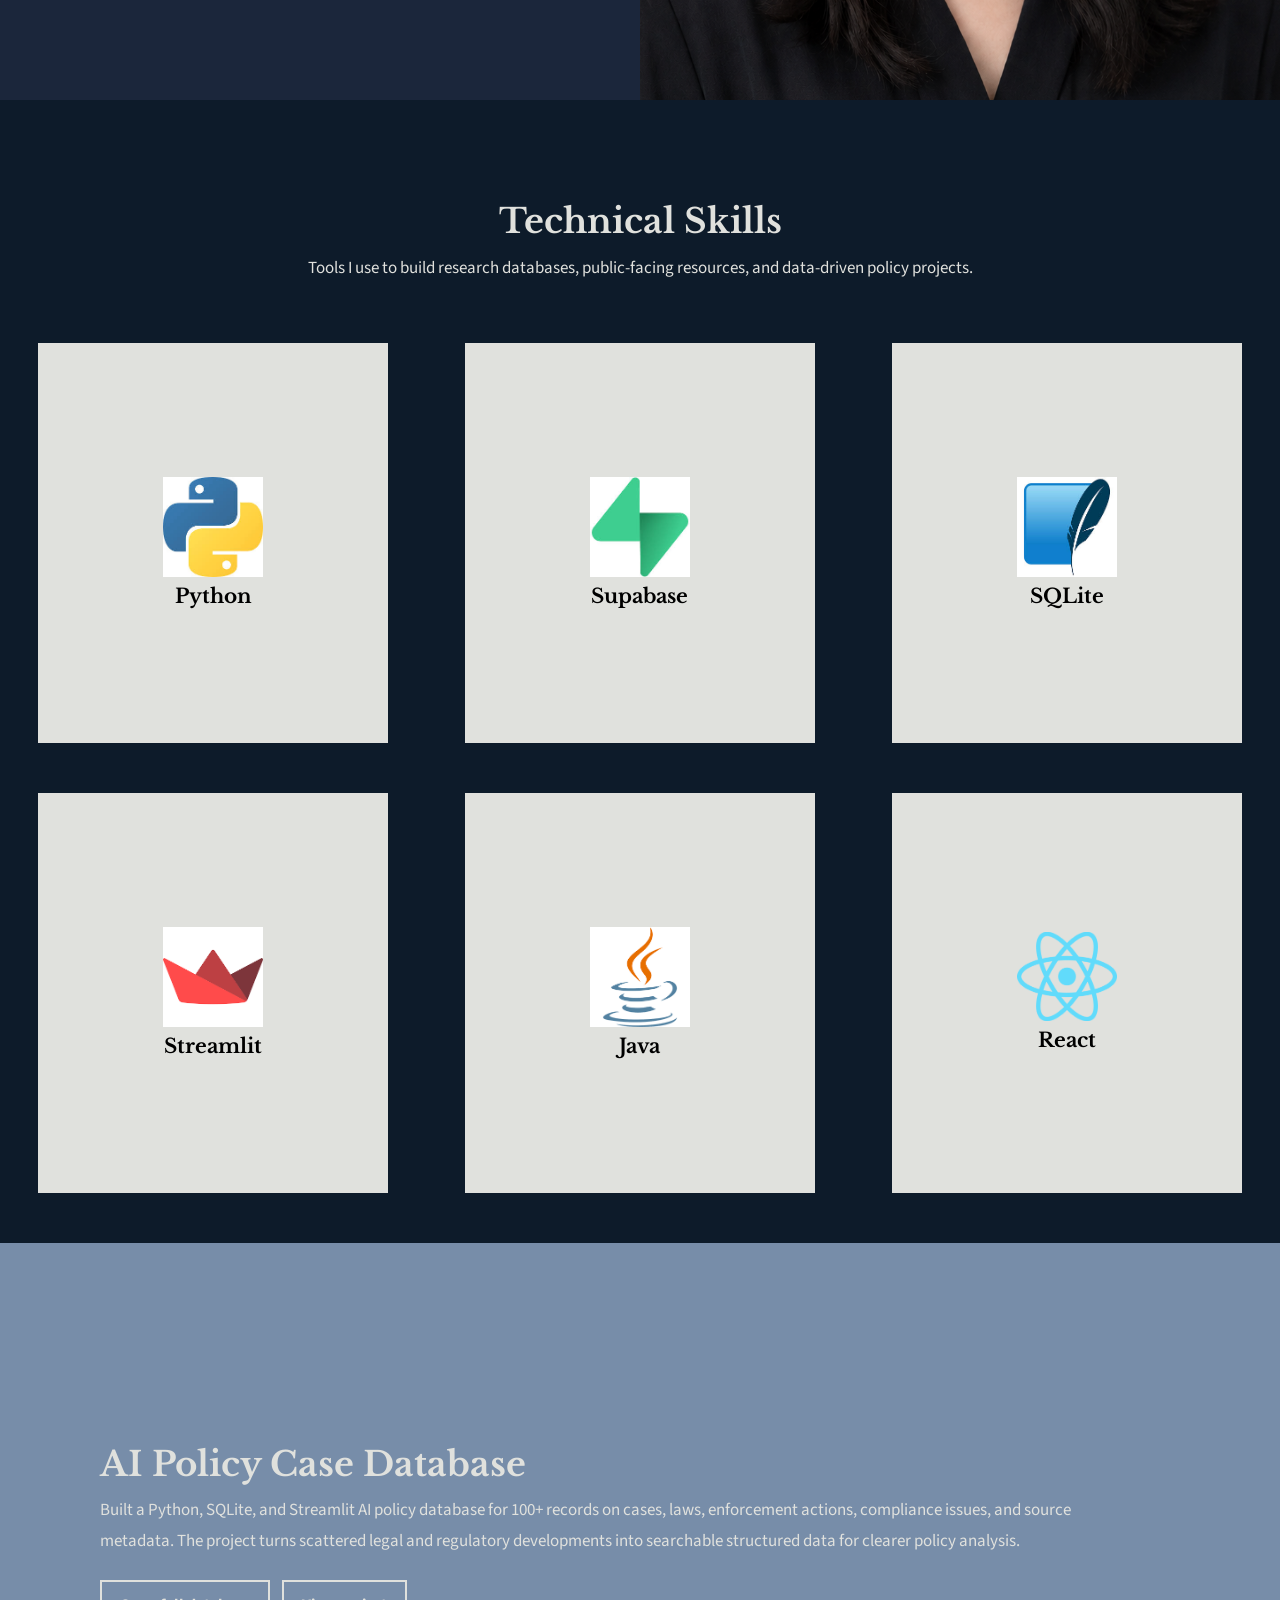
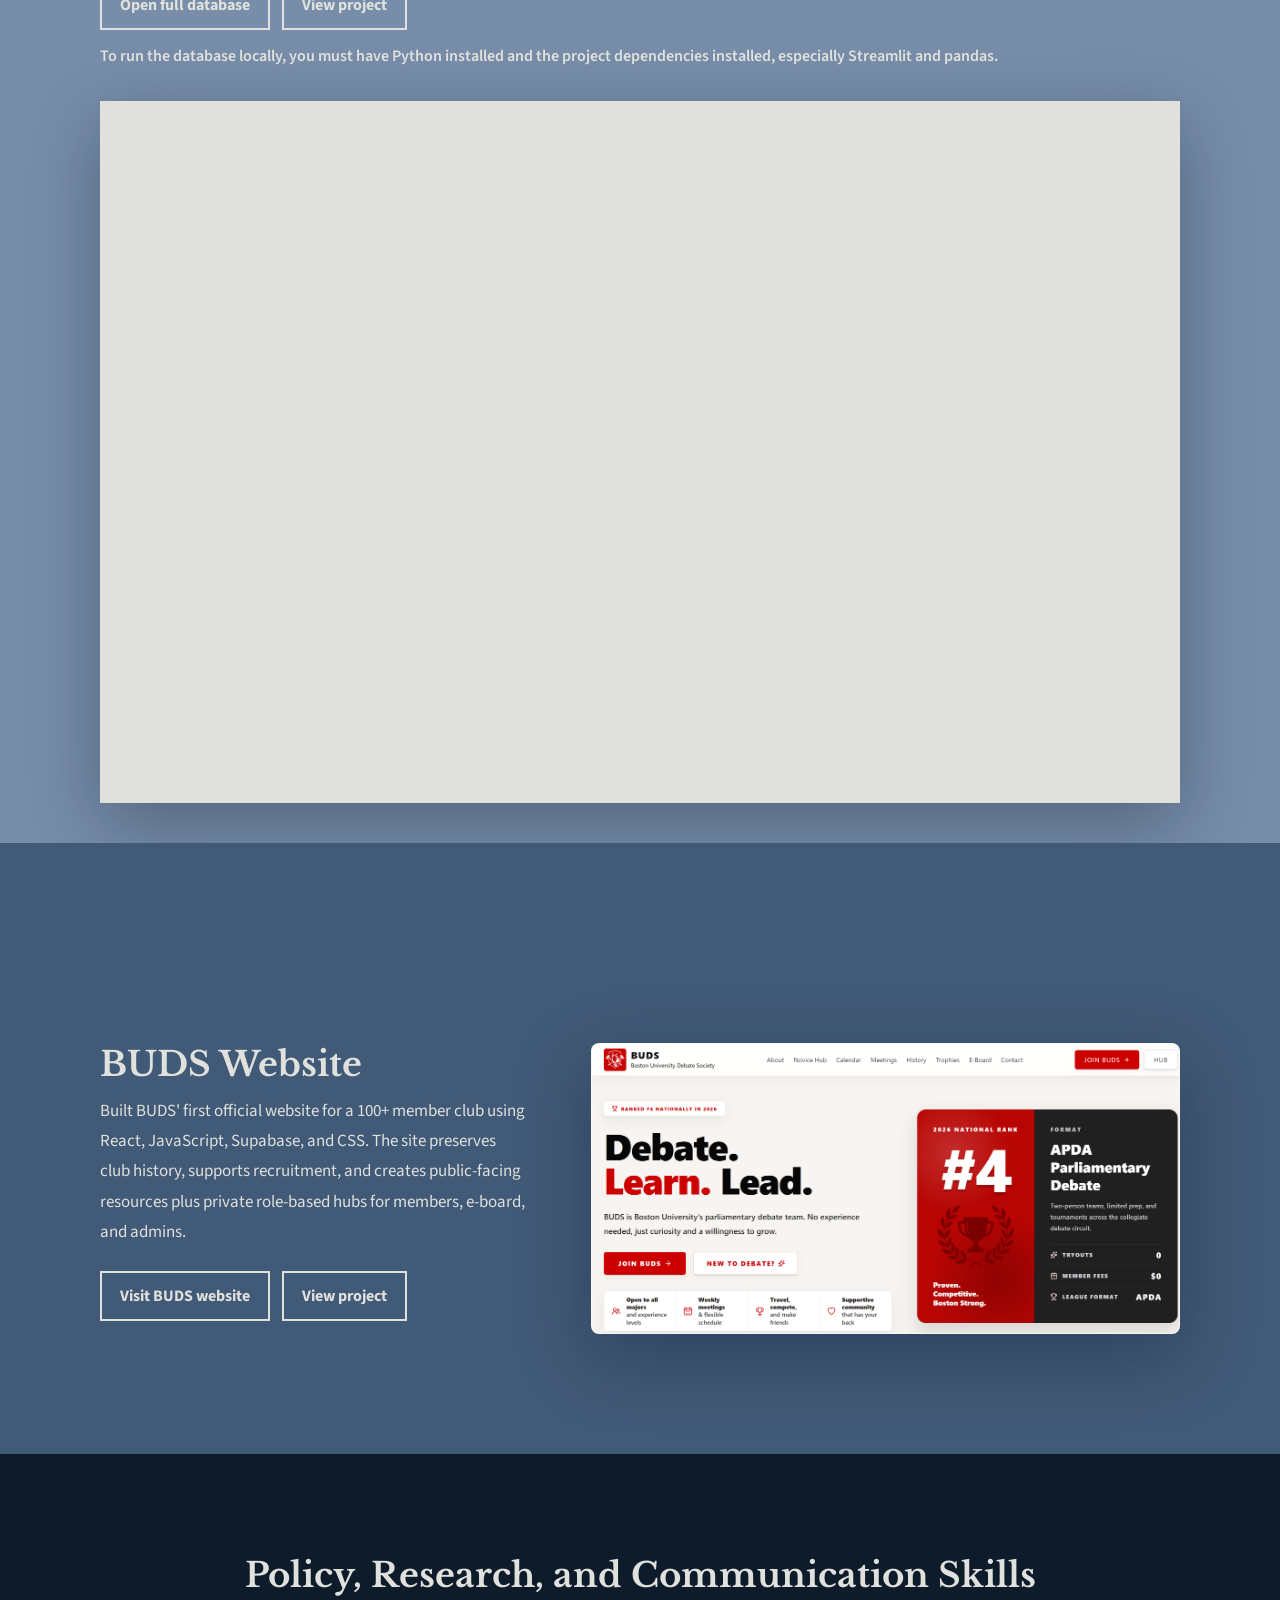
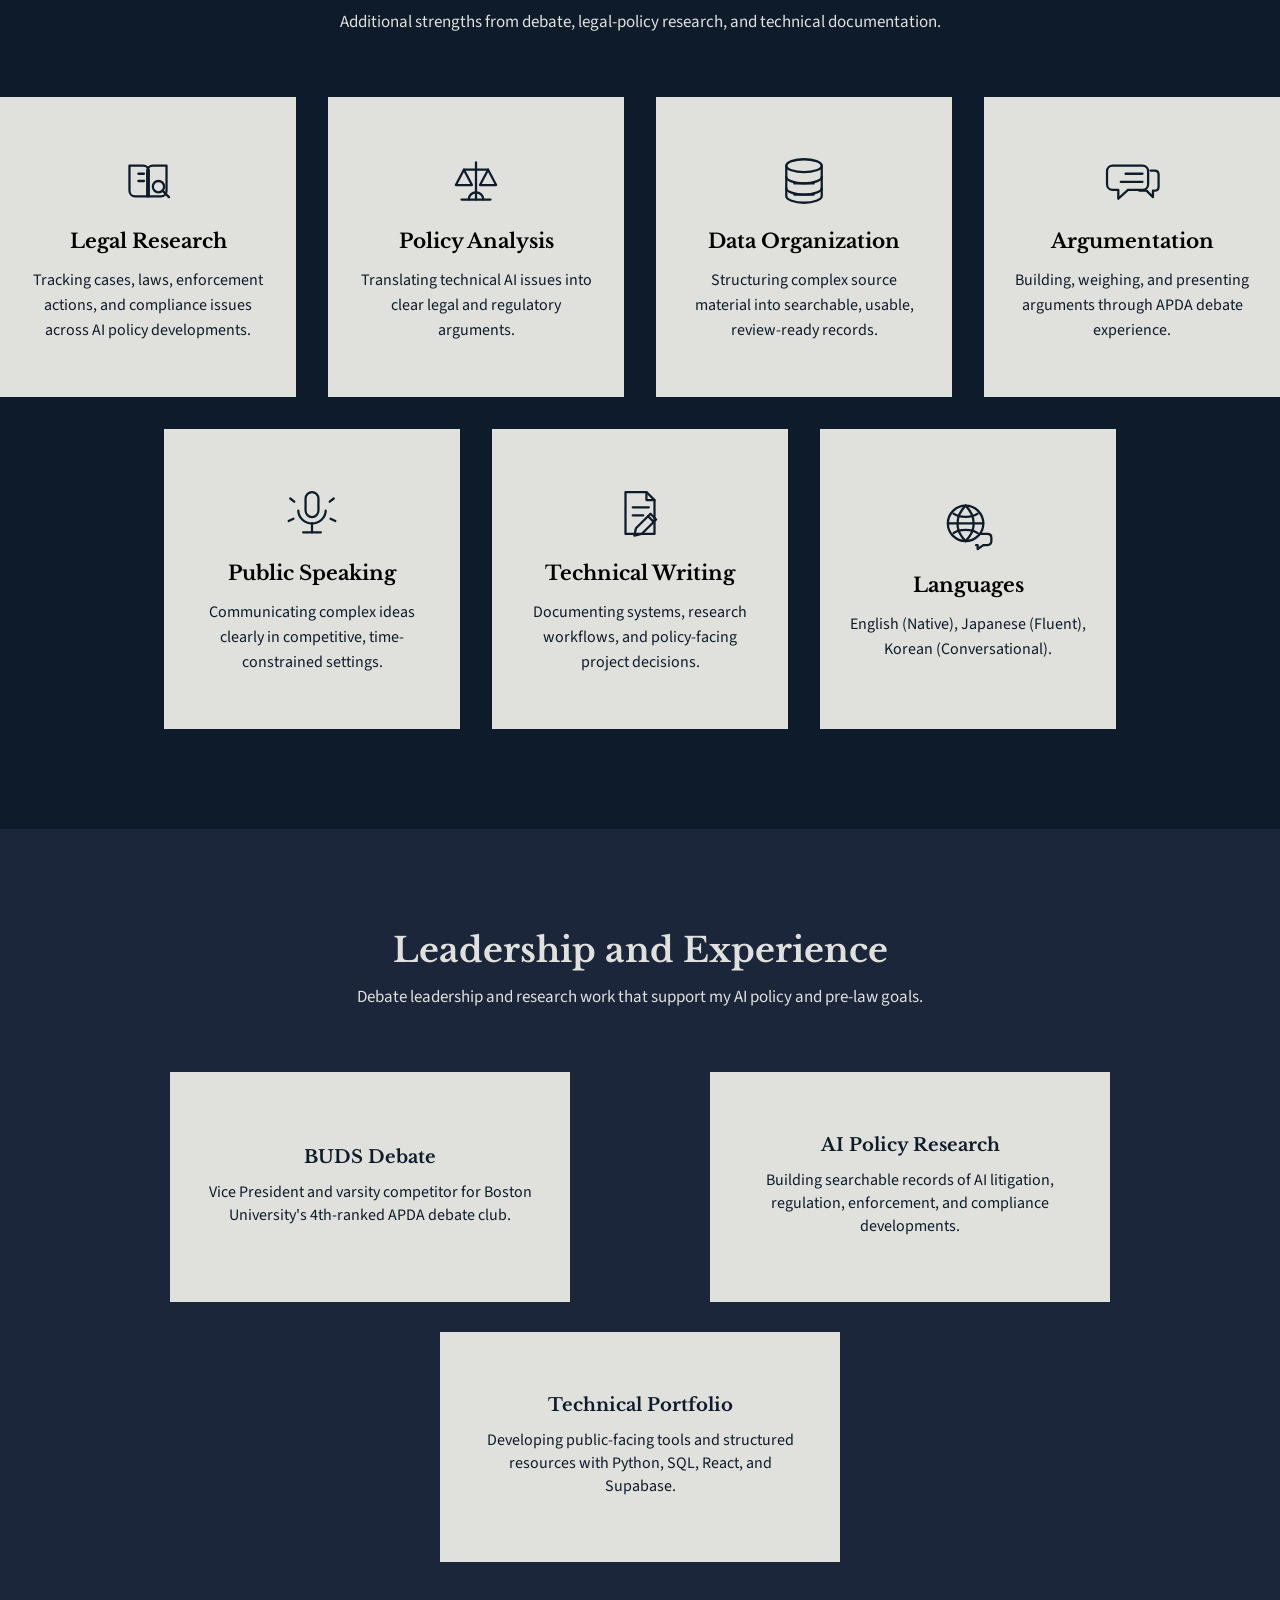
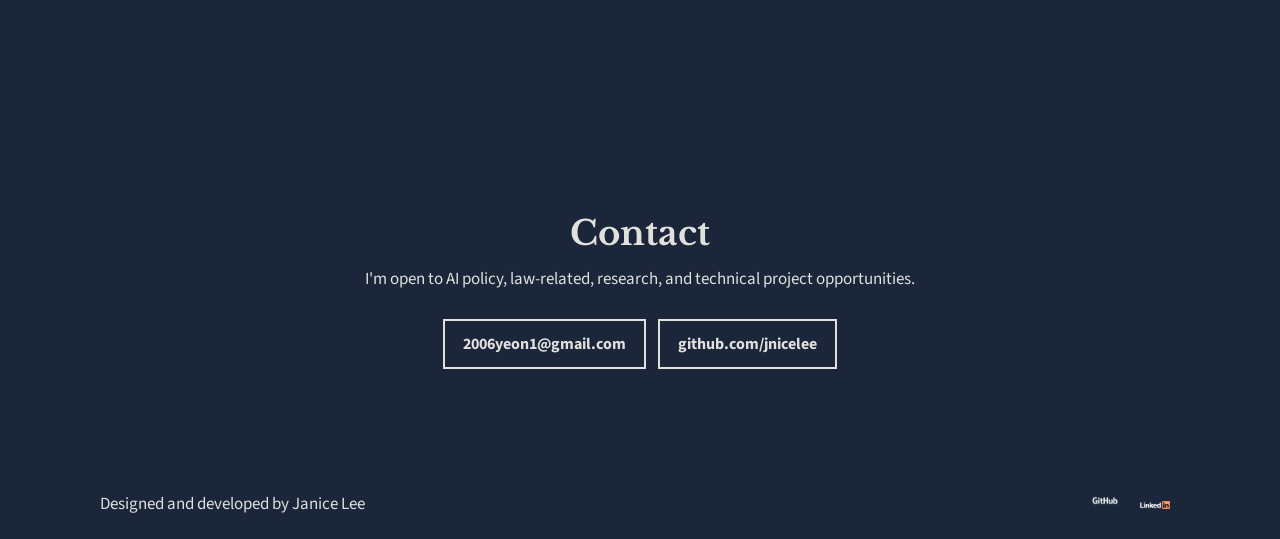
==== commit 5f356adb: "Remove BUDS preview inherited padding" ====
--- a/index.html
+++ b/index.html
@@ -5,7 +5,7 @@
         <meta name="viewport" content="width=device-width, initial-scale=1.0">
         <meta name="description" content="Janice Lee portfolio: computer science, linguistics, AI policy, debate, and legal technology projects.">
         <link rel="stylesheet" type="text/css" href="sal.css">
-        <link rel="stylesheet" type="text/css" href="index.css?v=preview-container-fix">
+        <link rel="stylesheet" type="text/css" href="index.css?v=preview-padding-fix">
         <title>Janice Lee Portfolio</title>
     </head>
     <body>
--- a/index.css
+++ b/index.css
@@ -904,6 +904,12 @@
     width: 100%;
 }
 
+.technology .websitePreviewShell .projectPreviewImage
+{
+    max-width: 100%;
+    padding-right: 0;
+}
+
 .policySkills
 {
     background: #0d1b2a;
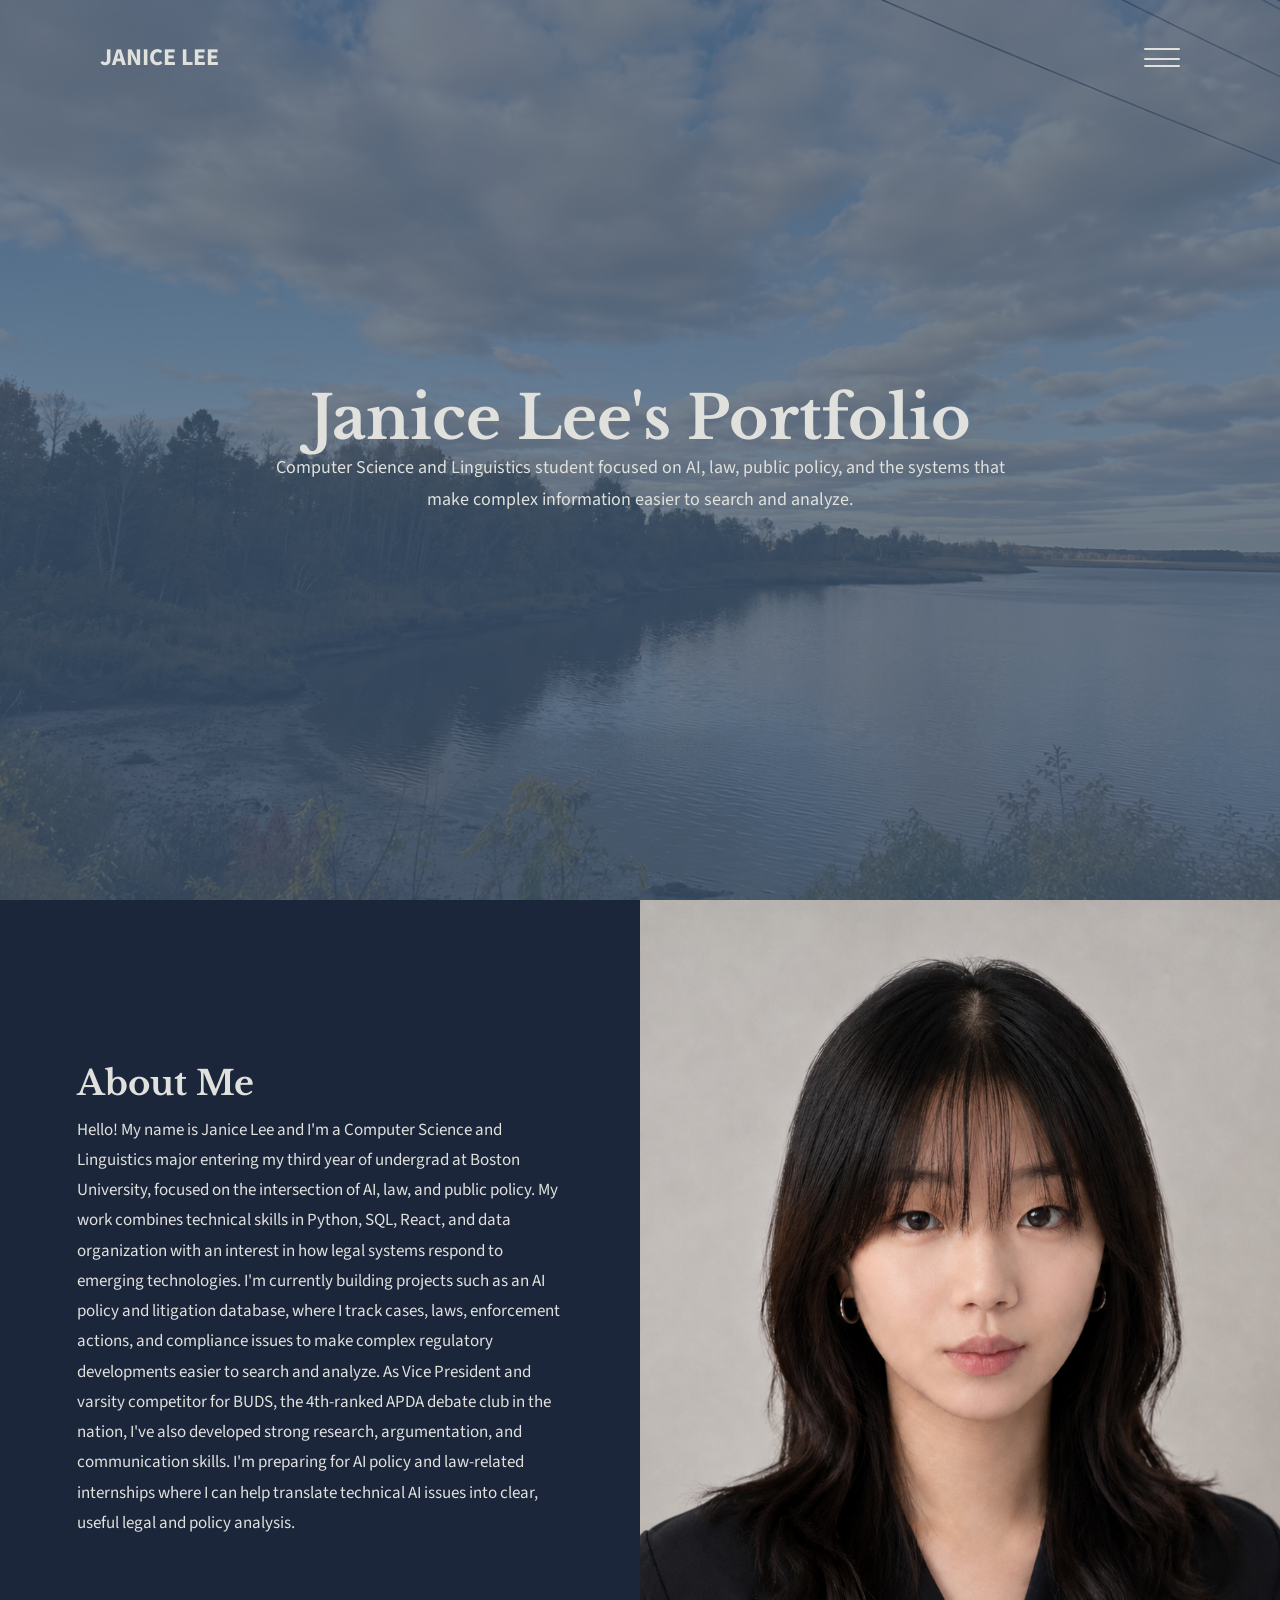
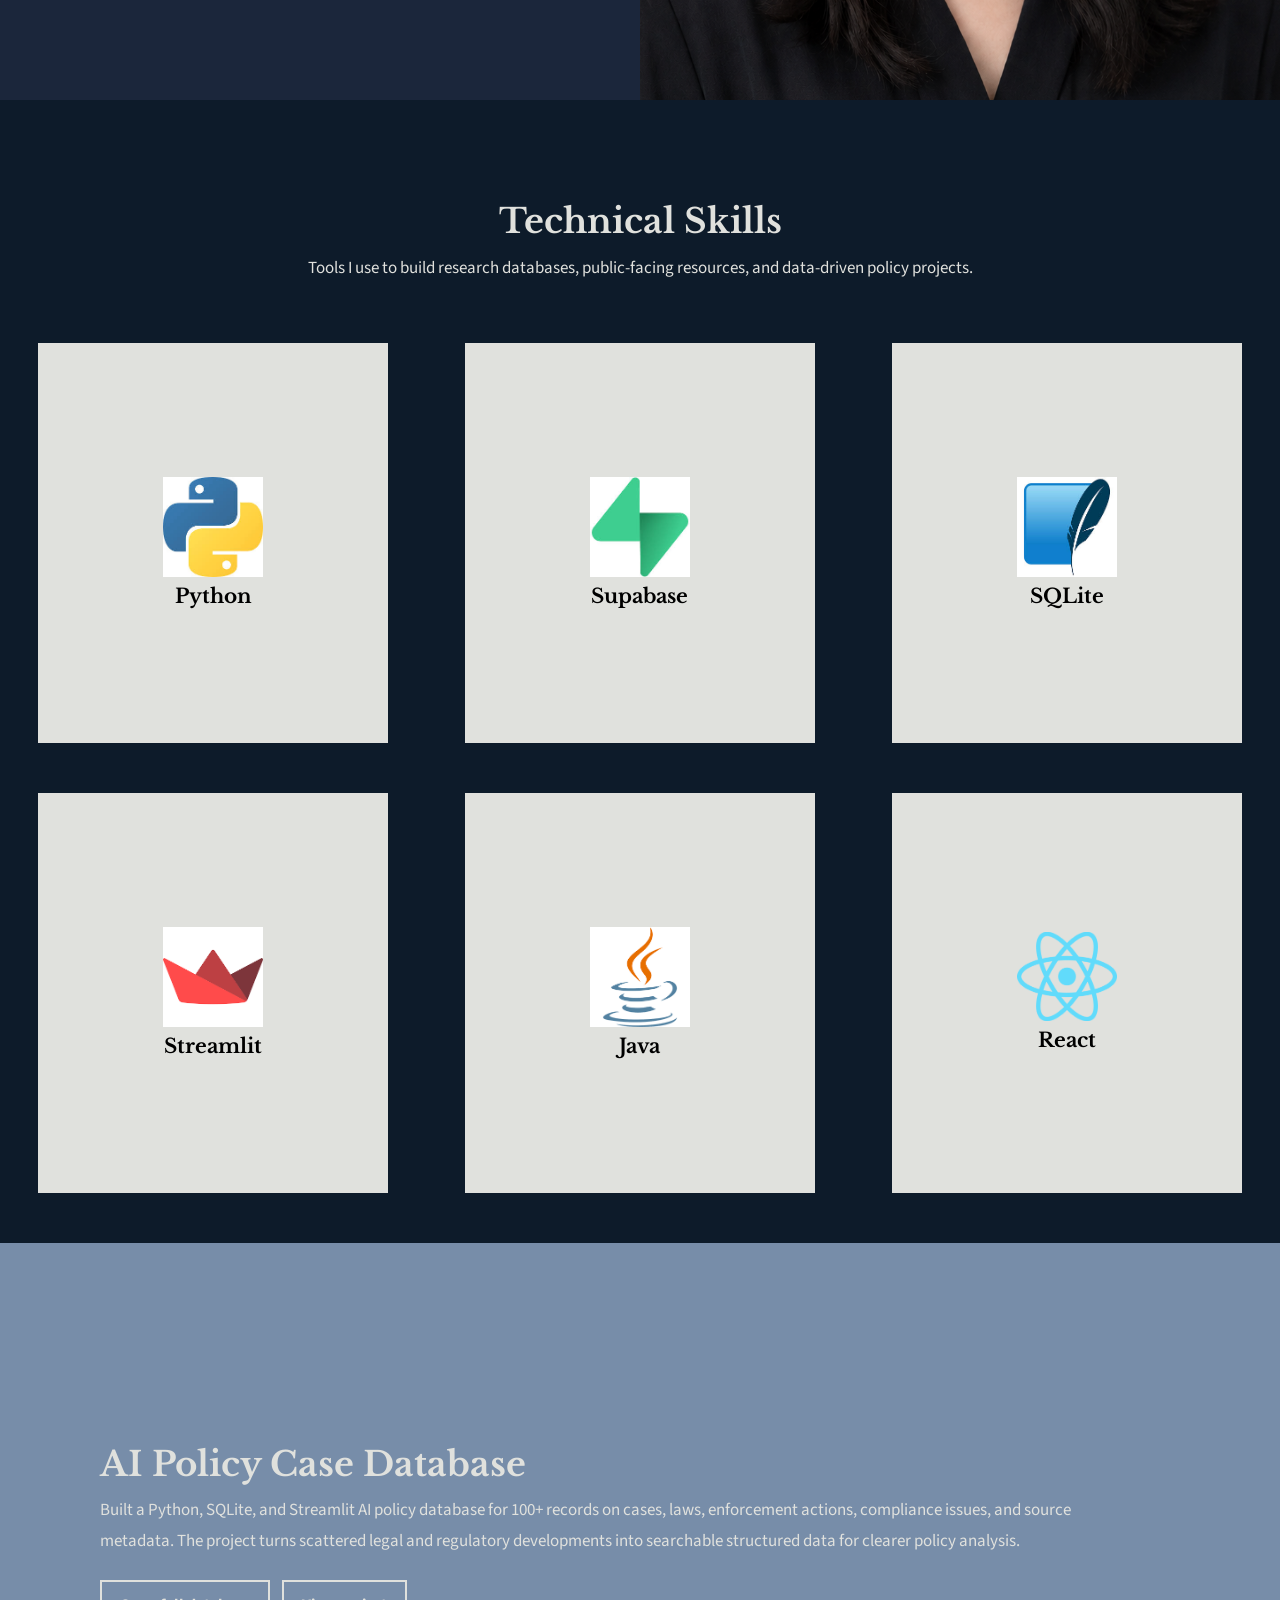
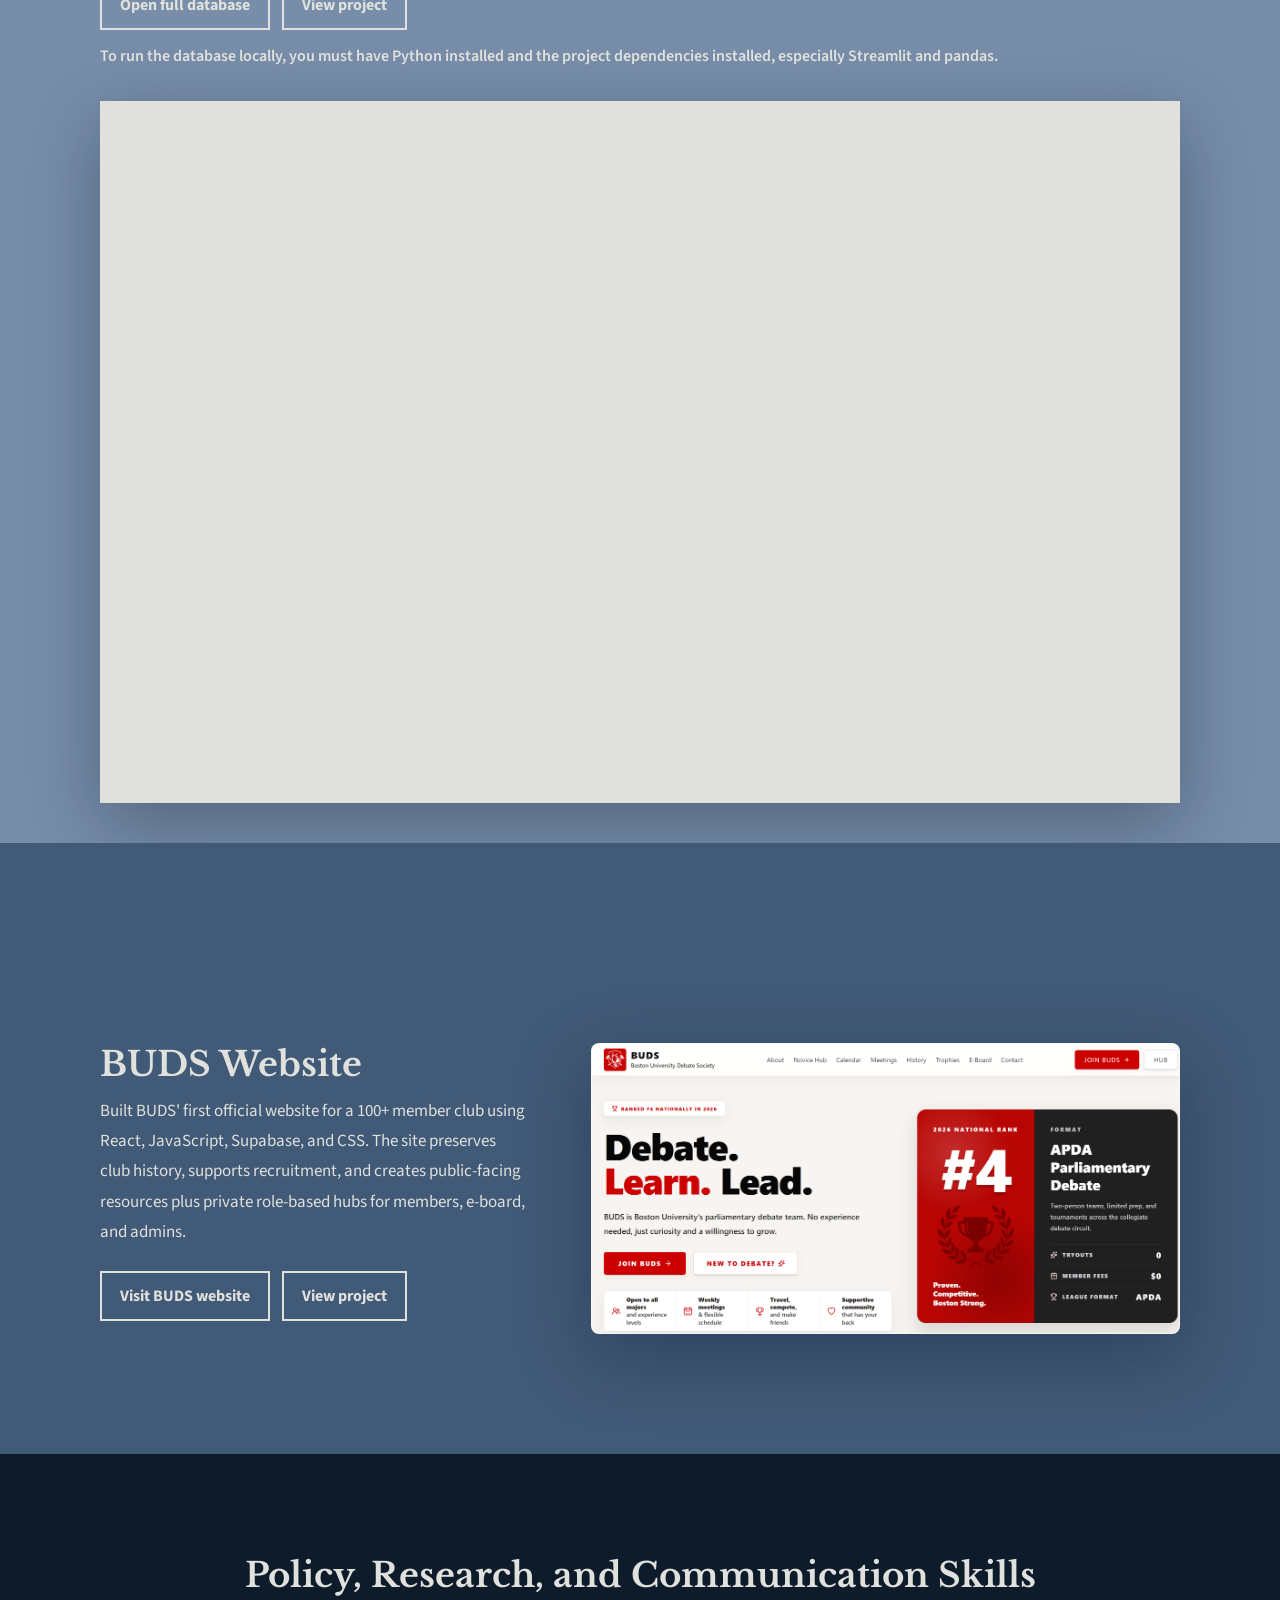
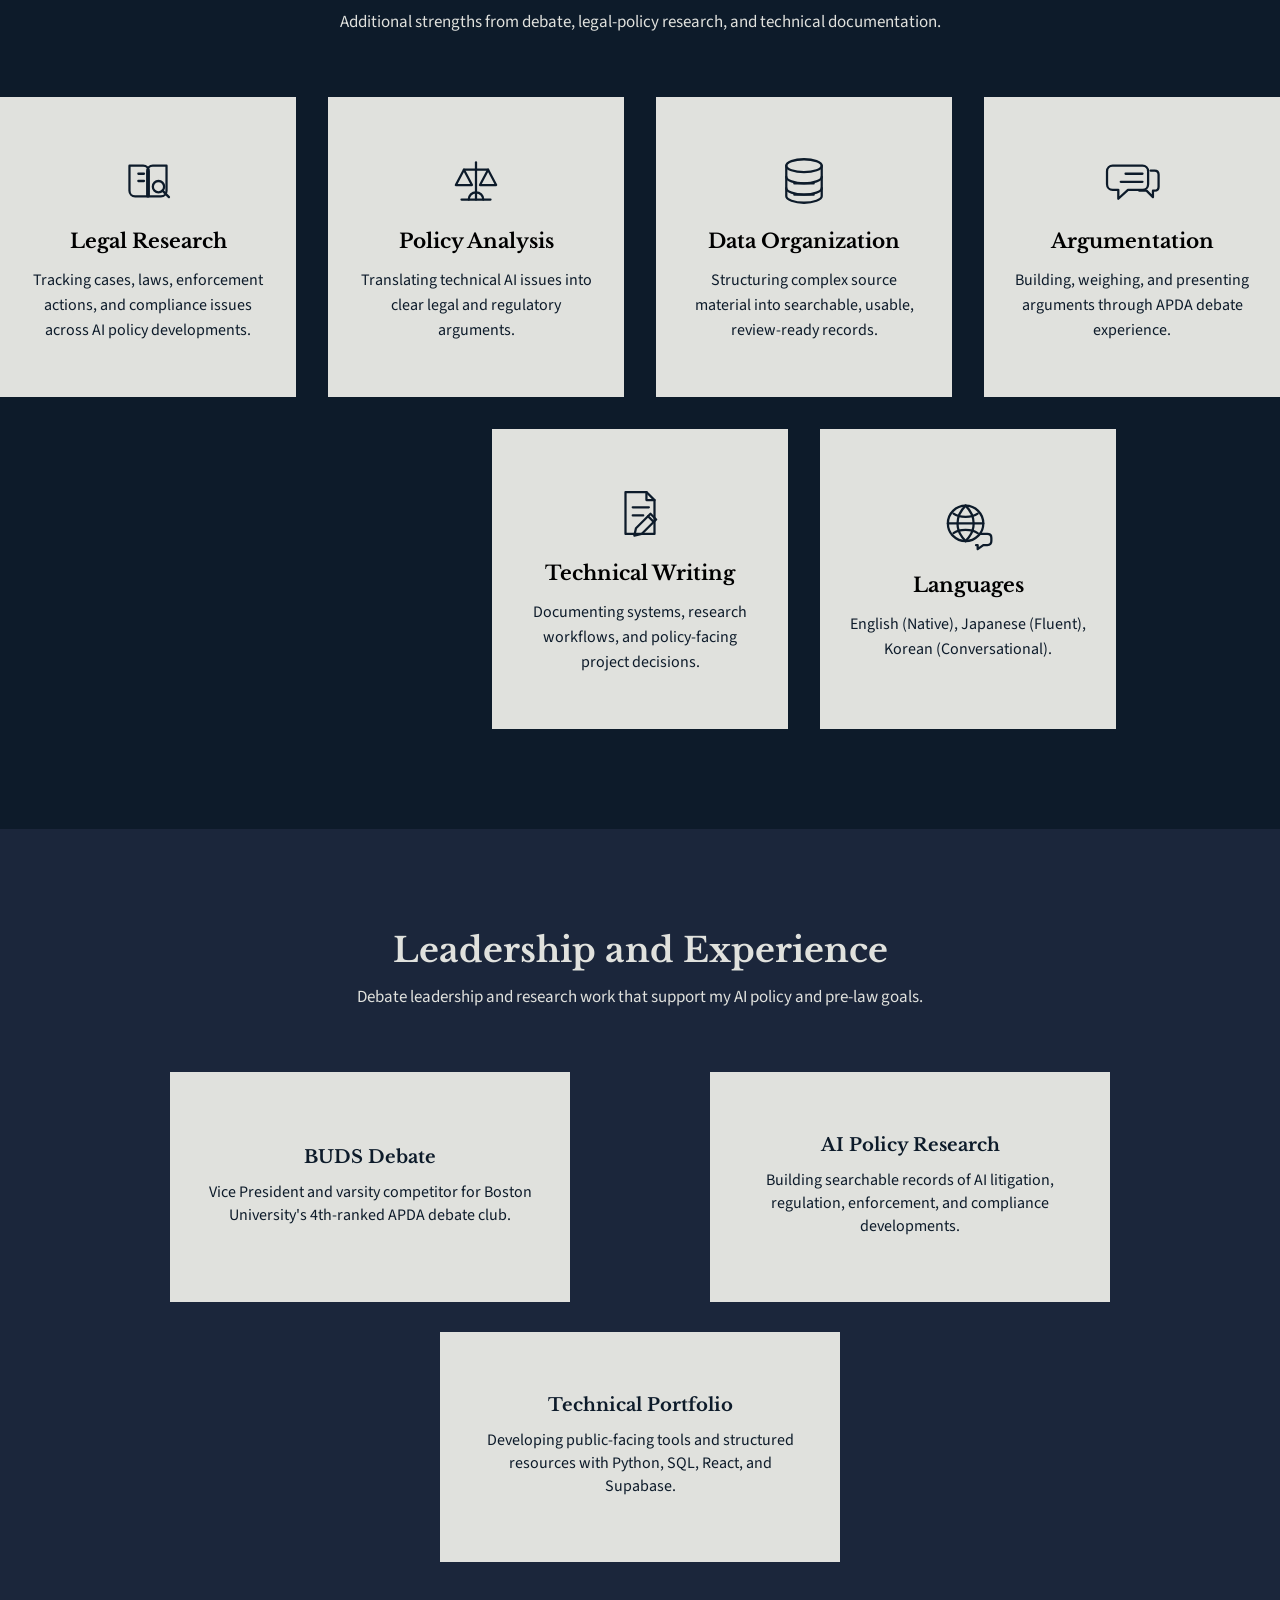
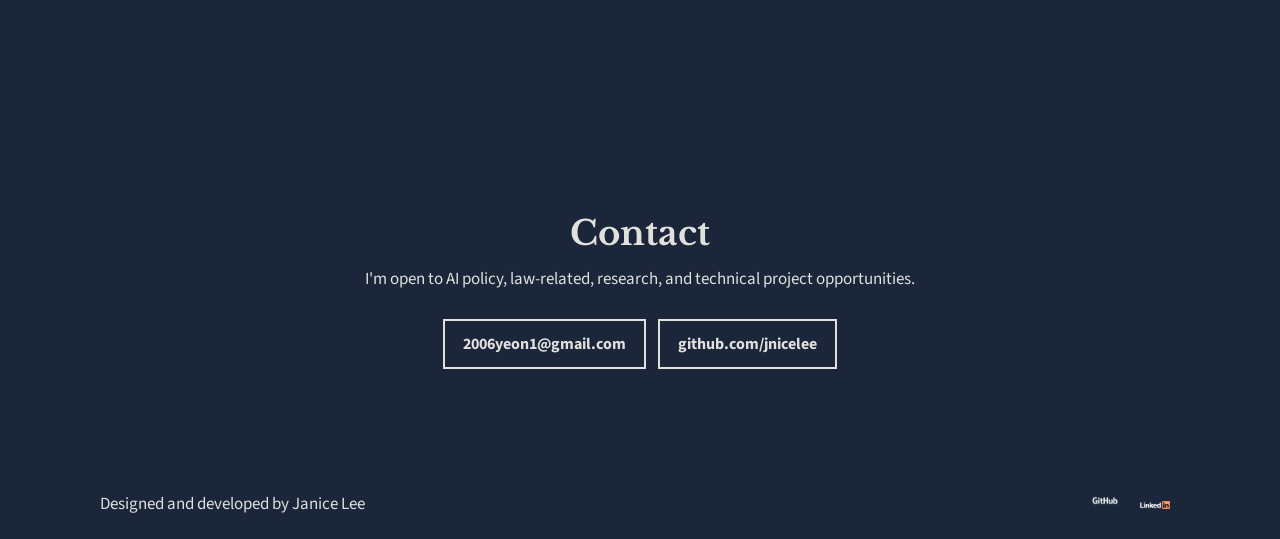
==== commit ba949fa5: "Improve mobile portfolio layout" ====
--- a/index.html
+++ b/index.html
@@ -5,7 +5,7 @@
         <meta name="viewport" content="width=device-width, initial-scale=1.0">
         <meta name="description" content="Janice Lee portfolio: computer science, linguistics, AI policy, debate, and legal technology projects.">
         <link rel="stylesheet" type="text/css" href="sal.css">
-        <link rel="stylesheet" type="text/css" href="index.css?v=preview-padding-fix">
+        <link rel="stylesheet" type="text/css" href="index.css?v=mobile-friendly">
         <title>Janice Lee Portfolio</title>
     </head>
     <body>
--- a/index.css
+++ b/index.css
@@ -12,9 +12,15 @@
 body
 {
     background: #0d1b2a;
-    height: 1000px;
-    overflow-x:hidden;
-
+    min-height: 100%;
+    overflow-x: hidden;
+}
+
+html,
+body,
+.wrapper
+{
+    max-width: 100%;
 }
 
 .wrapper /*The body of the page*/
@@ -67,15 +73,51 @@
     position: relative;
     width: 36px;
     height: 28px;
-    background: url(images/toggle.png);
-    background-size: cover;
+    background: none;
     cursor: pointer; /*When user is hovering over image */
+    flex: 0 0 auto;
     
 }
 
 header .toggle.active{
-   background: url(images/close.png);
-   background-size: cover; 
+   background: none;
+}
+
+header .toggle::before,
+header .toggle::after
+{
+    background: #e0e1dd;
+    border-radius: 999px;
+    content: "";
+    height: 2px;
+    left: 0;
+    position: absolute;
+    transition: 0.25s;
+    width: 100%;
+}
+
+header .toggle::before
+{
+    box-shadow: 0 10px 0 #e0e1dd;
+    top: 15%;
+}
+
+header .toggle::after
+{
+    bottom: 15%;
+}
+
+header .toggle.active::before
+{
+   box-shadow: none;
+   top: 50%;
+   transform: translateY(-50%) rotate(45deg);
+}
+
+header .toggle.active::after
+{
+   bottom: 50%;
+   transform: translateY(50%) rotate(-45deg);
 }
 
 
@@ -85,6 +127,7 @@
     position: relative; /*RELATIVE to where the page starts.*/
     width: 100%;
     height: 100vh;
+    overflow: hidden;
 
     display: flex;
     justify-content: center;
@@ -107,7 +150,9 @@
 {
     position: relative;
     max-width: 750px;
+    min-width: 0;
     text-align: center;
+    width: 100%;
 
 }
 
@@ -1084,7 +1129,8 @@
         align-items: stretch;
         flex-direction: column;
         gap: 24px;
-        padding-bottom: 90px;
+        margin-top: 0;
+        padding: 72px 50px 90px;
     }
 
     .websiteProject .websiteIntro,
@@ -1103,7 +1149,8 @@
     .databaseProject
     {
         gap: 24px;
-        padding-bottom: 90px;
+        margin-top: 0;
+        padding: 72px 50px 90px;
     }
 
     .databaseEmbedShell
@@ -1135,20 +1182,235 @@
     {
         justify-content: center;
     }
+
+    .sidebar
+    {
+        right: 0;
+        transform: translateX(100%);
+        width: min(100vw, 380px);
+    }
+
+    .sidebar.active
+    {
+        transform: translateX(0);
+    }
+
+    .sidebar ul
+    {
+        padding: 0 32px;
+        width: 100%;
+    }
+
+    .sidebar ul li a
+    {
+        display: block;
+        line-height: 1.2;
+        padding: 10px 0;
+    }
+
+    [data-sal]
+    {
+        opacity: 1 !important;
+        transform: none !important;
+        transition: none !important;
+    }
+
+    .wrapper.active
+    {
+        left: 0;
+    }
 }
 
 @media (max-width: 560px)
 {
+    header,
+    header.sticky
+    {
+        padding: 18px 24px;
+    }
+
+    header .logo
+    {
+        font-size: 18px;
+    }
+
+    header .toggle
+    {
+        height: 23px;
+        width: 29px;
+    }
+
+    .sidebar
+    {
+        width: 100vw;
+    }
+
+    .banner
+    {
+        height: auto;
+        min-height: 100svh;
+        padding: 32px 24px;
+    }
+
+    .banner .content h2
+    {
+        font-size: 32px;
+        line-height: 1.16;
+    }
+
+    .banner .content p
+    {
+        font-size: 15px;
+        line-height: 1.6;
+    }
+
+    .heading
+    {
+        font-size: 27px;
+        line-height: 1.25;
+    }
+
+    .text
+    {
+        font-size: 15px;
+        line-height: 1.68;
+    }
+
+    .about .contentBox,
+    .services,
+    .technology,
+    .team,
+    .contact
+    {
+        padding-left: 24px;
+        padding-right: 24px;
+    }
+
+    .about .contentBox
+    {
+        padding-bottom: 42px;
+        padding-top: 56px;
+    }
+
+    .headshotPanel
+    {
+        height: 420px;
+    }
+
+    .services
+    {
+        padding-bottom: 64px;
+        padding-top: 64px;
+    }
+
+    .container
+    {
+        margin-top: 32px;
+    }
+
+    .container .serviceBox
+    {
+        height: 240px;
+        margin: 14px 0;
+        width: min(100%, 320px);
+    }
+
+    .container .serviceBox img
+    {
+        max-width: 82px;
+    }
+
+    .databaseProject,
+    .websiteProject
+    {
+        margin-top: 0;
+        padding: 64px 24px 72px;
+    }
+
     .databaseEmbedShell
     {
+        border-radius: 6px;
         height: 68vh;
-        min-height: 500px;
+        min-height: 430px;
     }
 
     .projectLinks a,
     .contactLinks a
     {
+        align-items: center;
+        display: flex;
+        justify-content: center;
+        min-height: 46px;
         text-align: center;
         width: 100%;
     }
-}
+
+    .projectNote
+    {
+        font-size: 14px;
+    }
+
+    .websiteProject
+    {
+        gap: 28px;
+    }
+
+    .websiteProject .projectPreviewImage
+    {
+        width: 100%;
+    }
+
+    .policySkills .container
+    {
+        gap: 18px;
+        grid-template-columns: minmax(0, 320px);
+        justify-content: center;
+    }
+
+    .policySkills .serviceBox
+    {
+        height: auto;
+        min-height: 250px;
+        padding: 26px 0;
+    }
+
+    .textSkill p
+    {
+        font-size: 15px;
+        padding: 0 22px;
+    }
+
+    .team
+    {
+        padding-bottom: 64px;
+        padding-top: 64px;
+    }
+
+    .team .teamBox
+    {
+        width: 100%;
+    }
+
+    .team .teamBox .box
+    {
+        margin: 10px 0;
+        width: 100%;
+    }
+
+    .team .teamBox .box .content
+    {
+        min-height: 190px;
+        padding: 24px;
+    }
+
+    .contact
+    {
+        padding-bottom: 64px;
+        padding-top: 64px;
+    }
+
+    .footer
+    {
+        padding: 24px;
+    }
+}
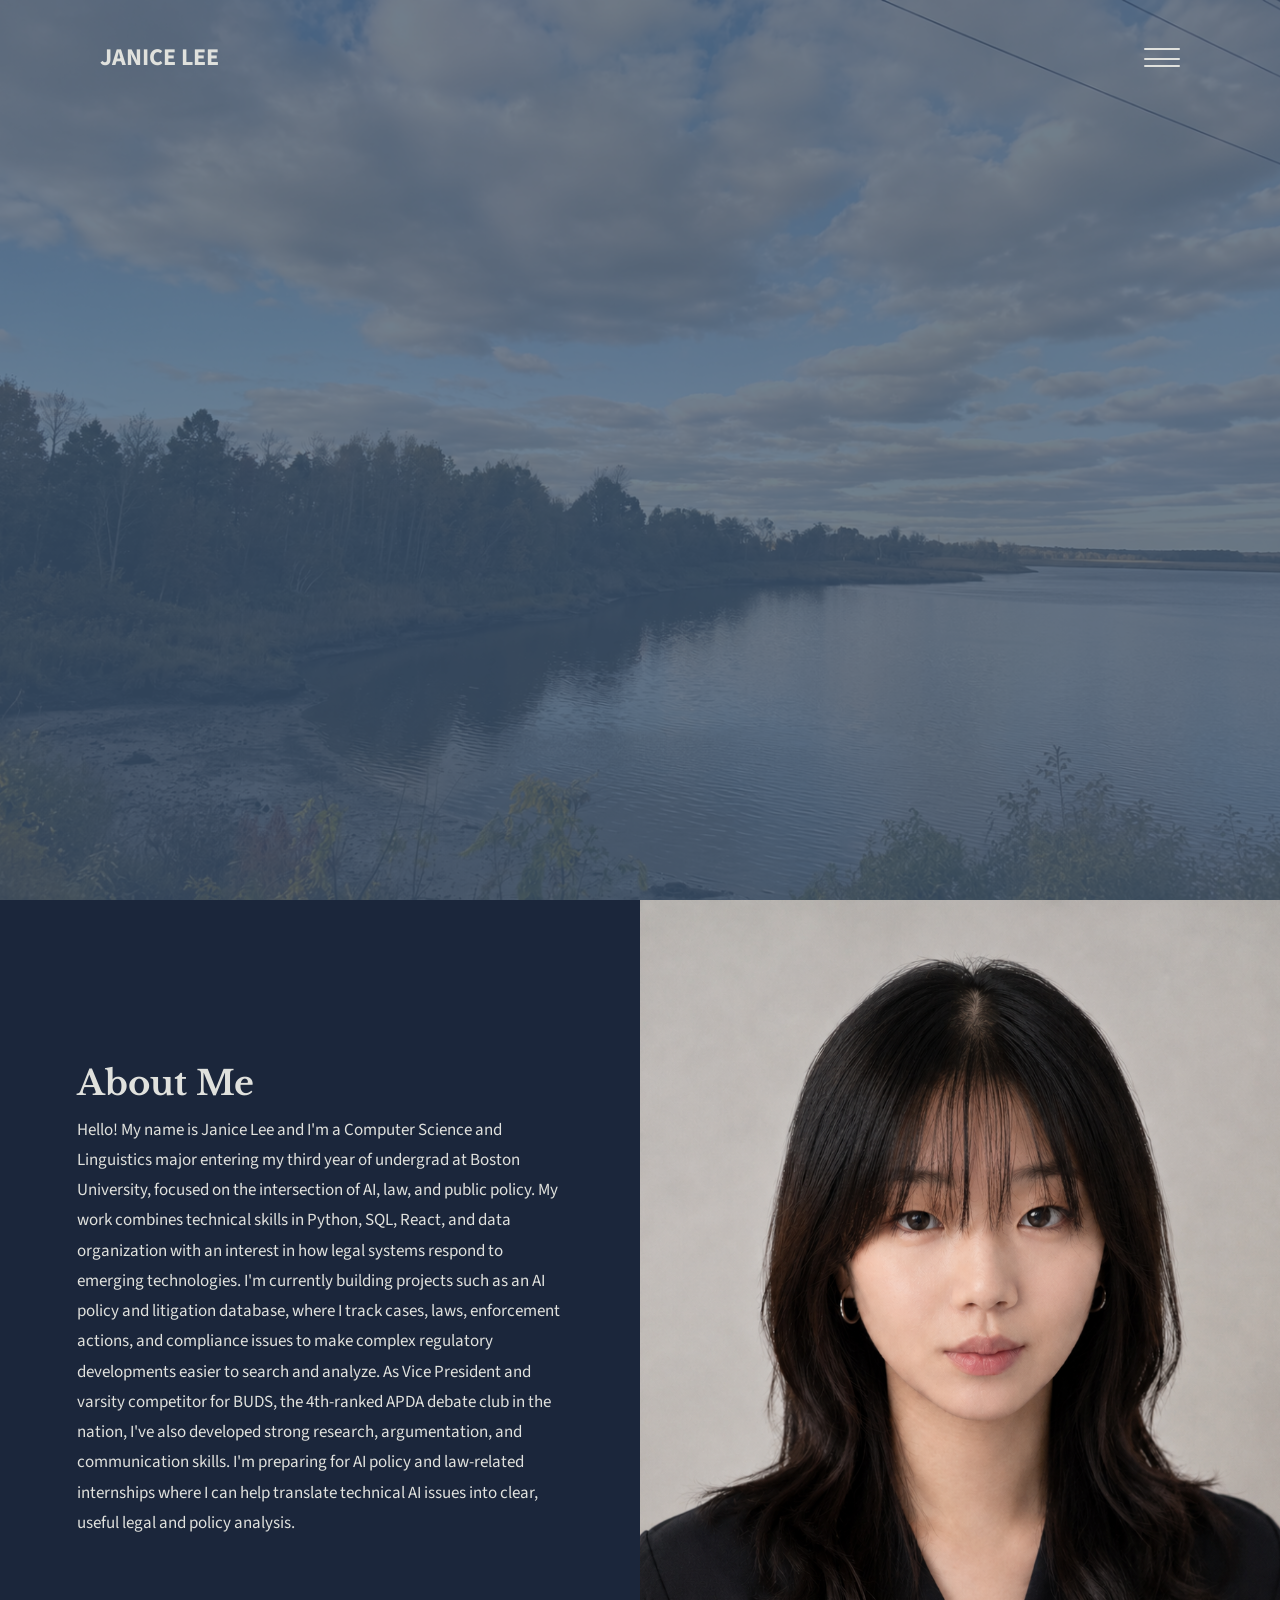
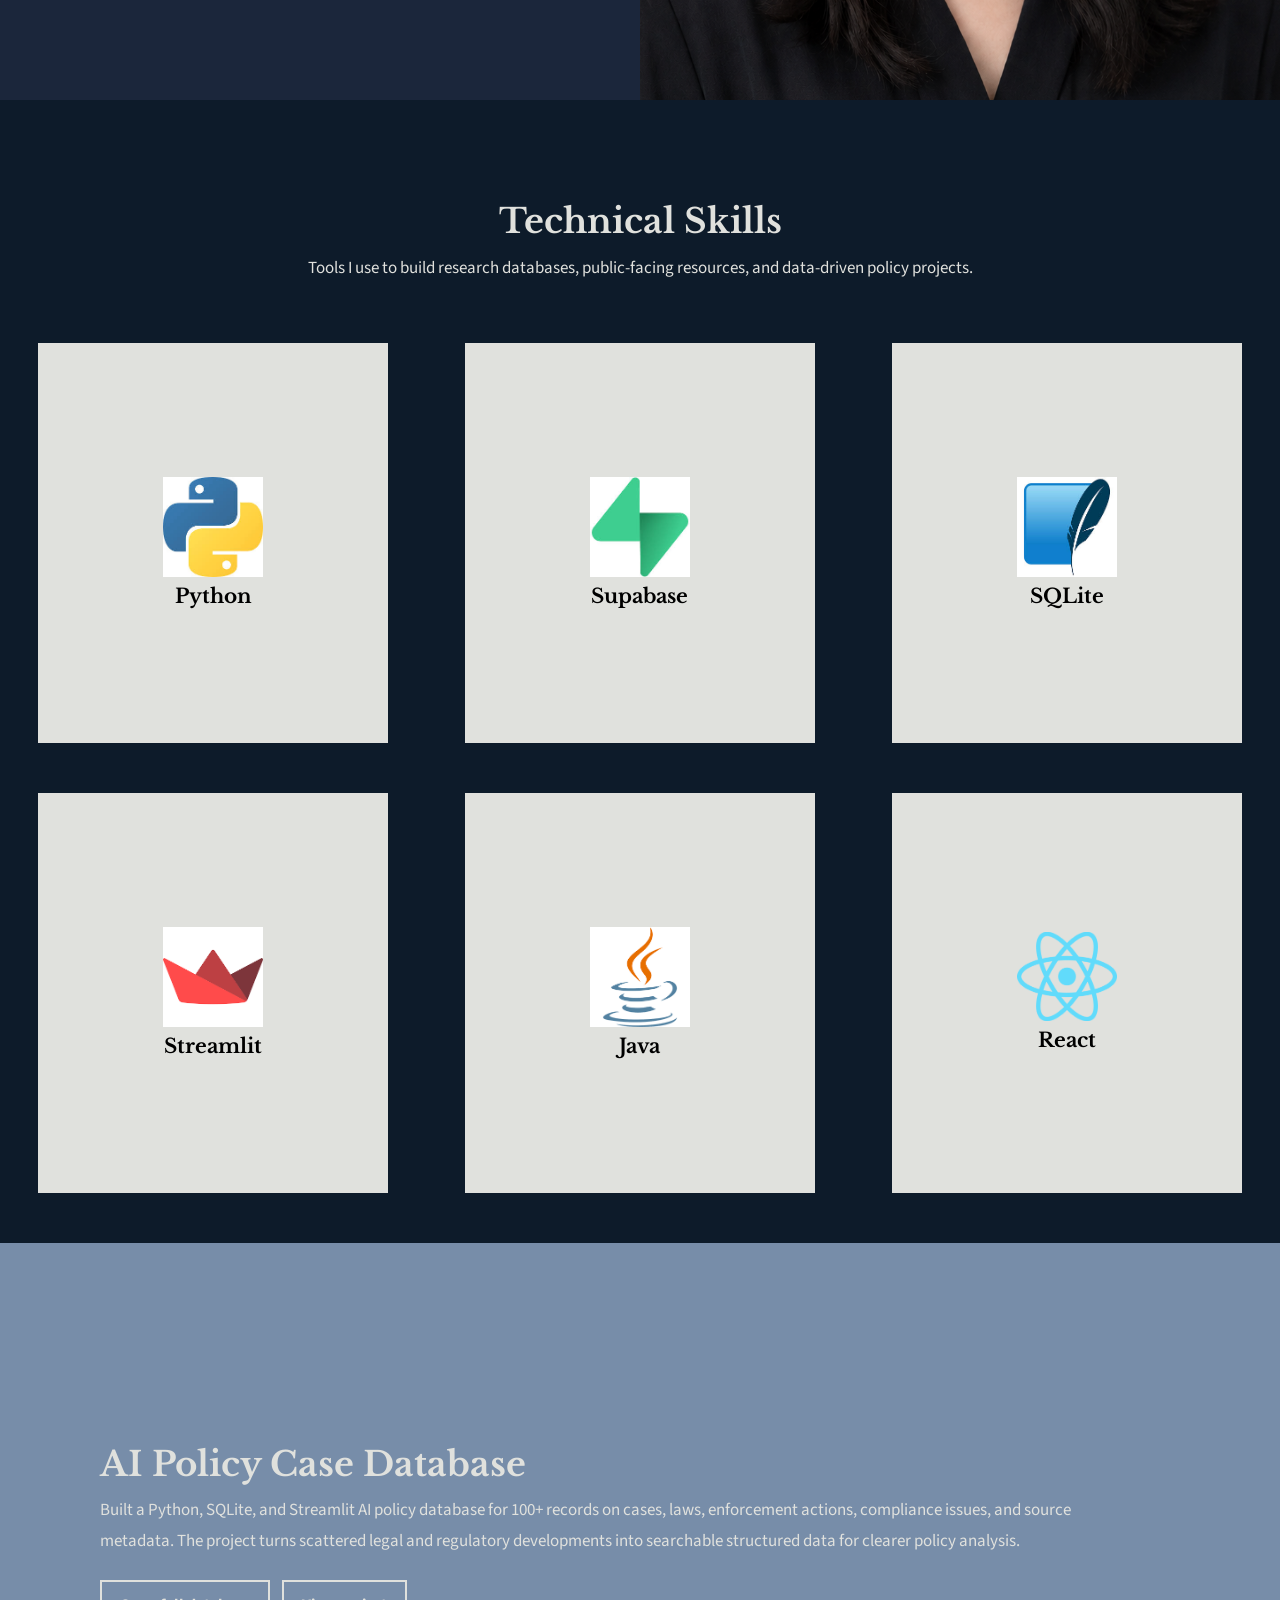
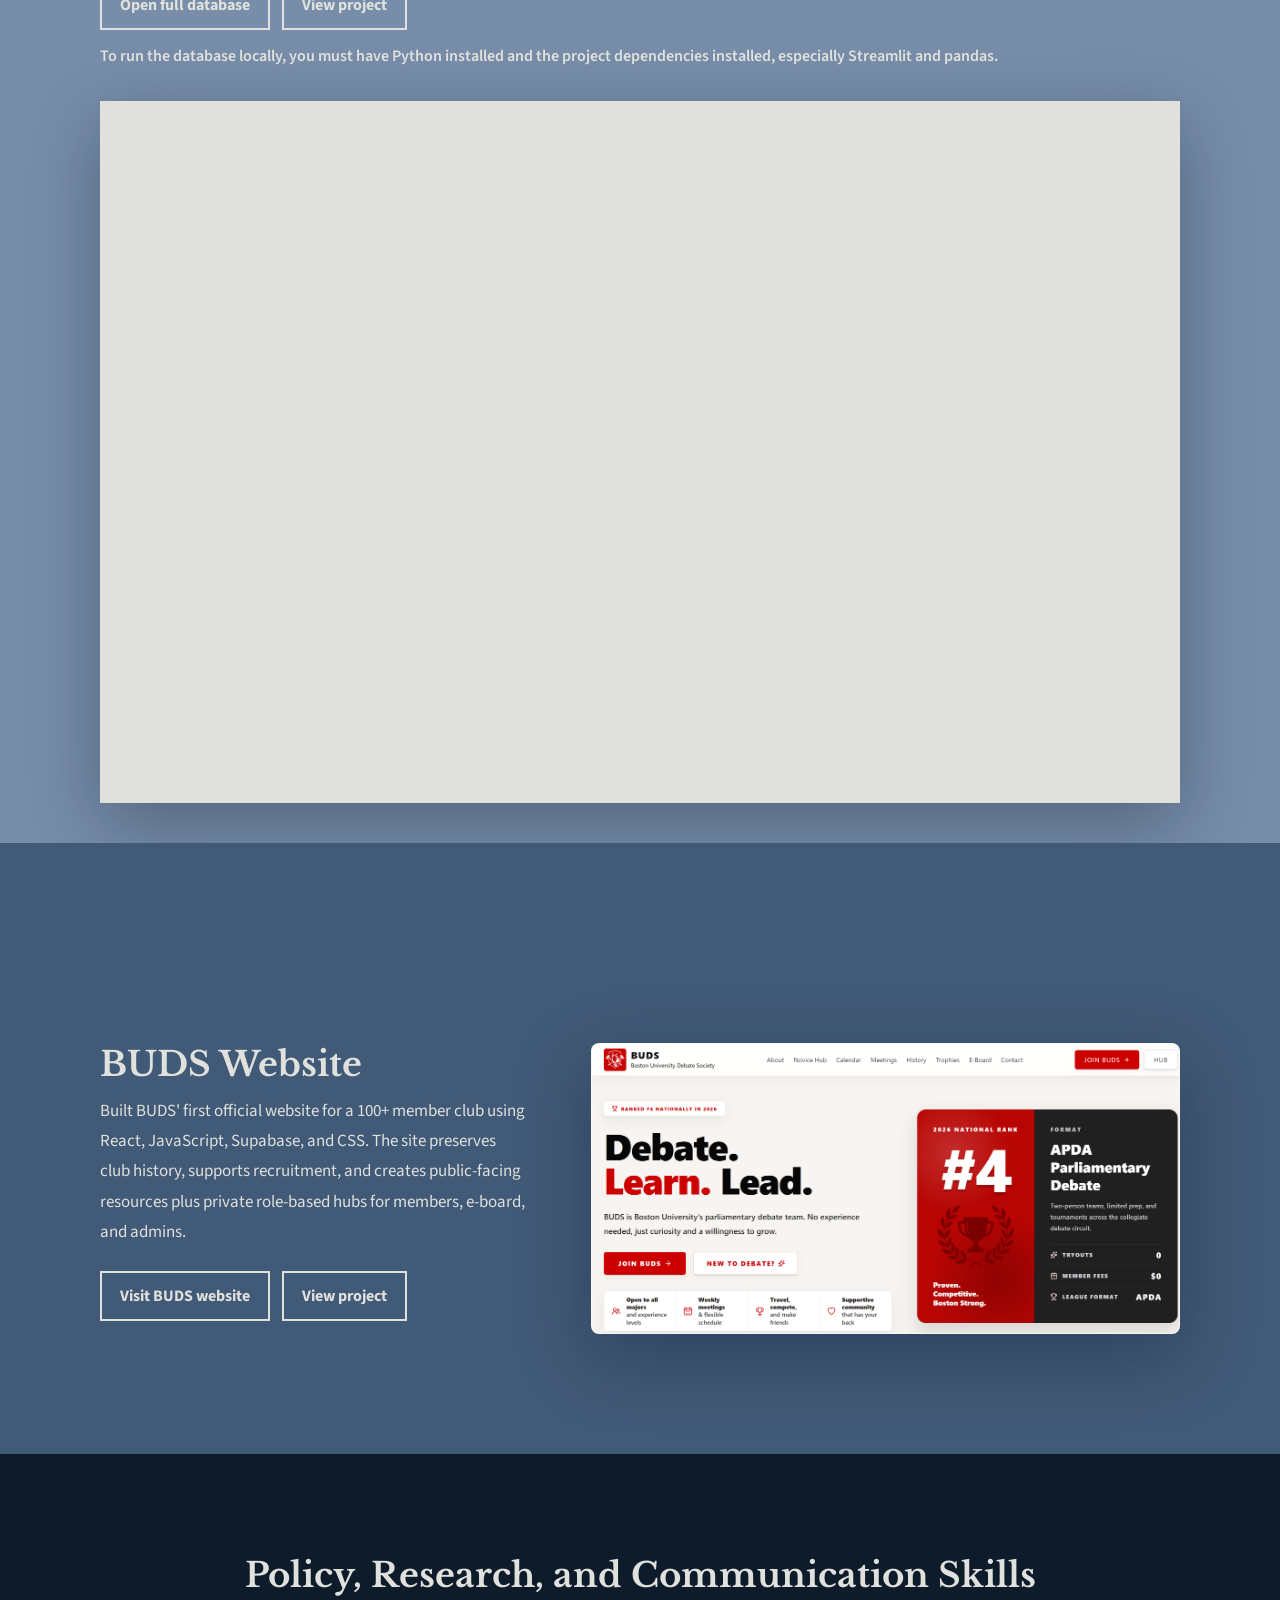
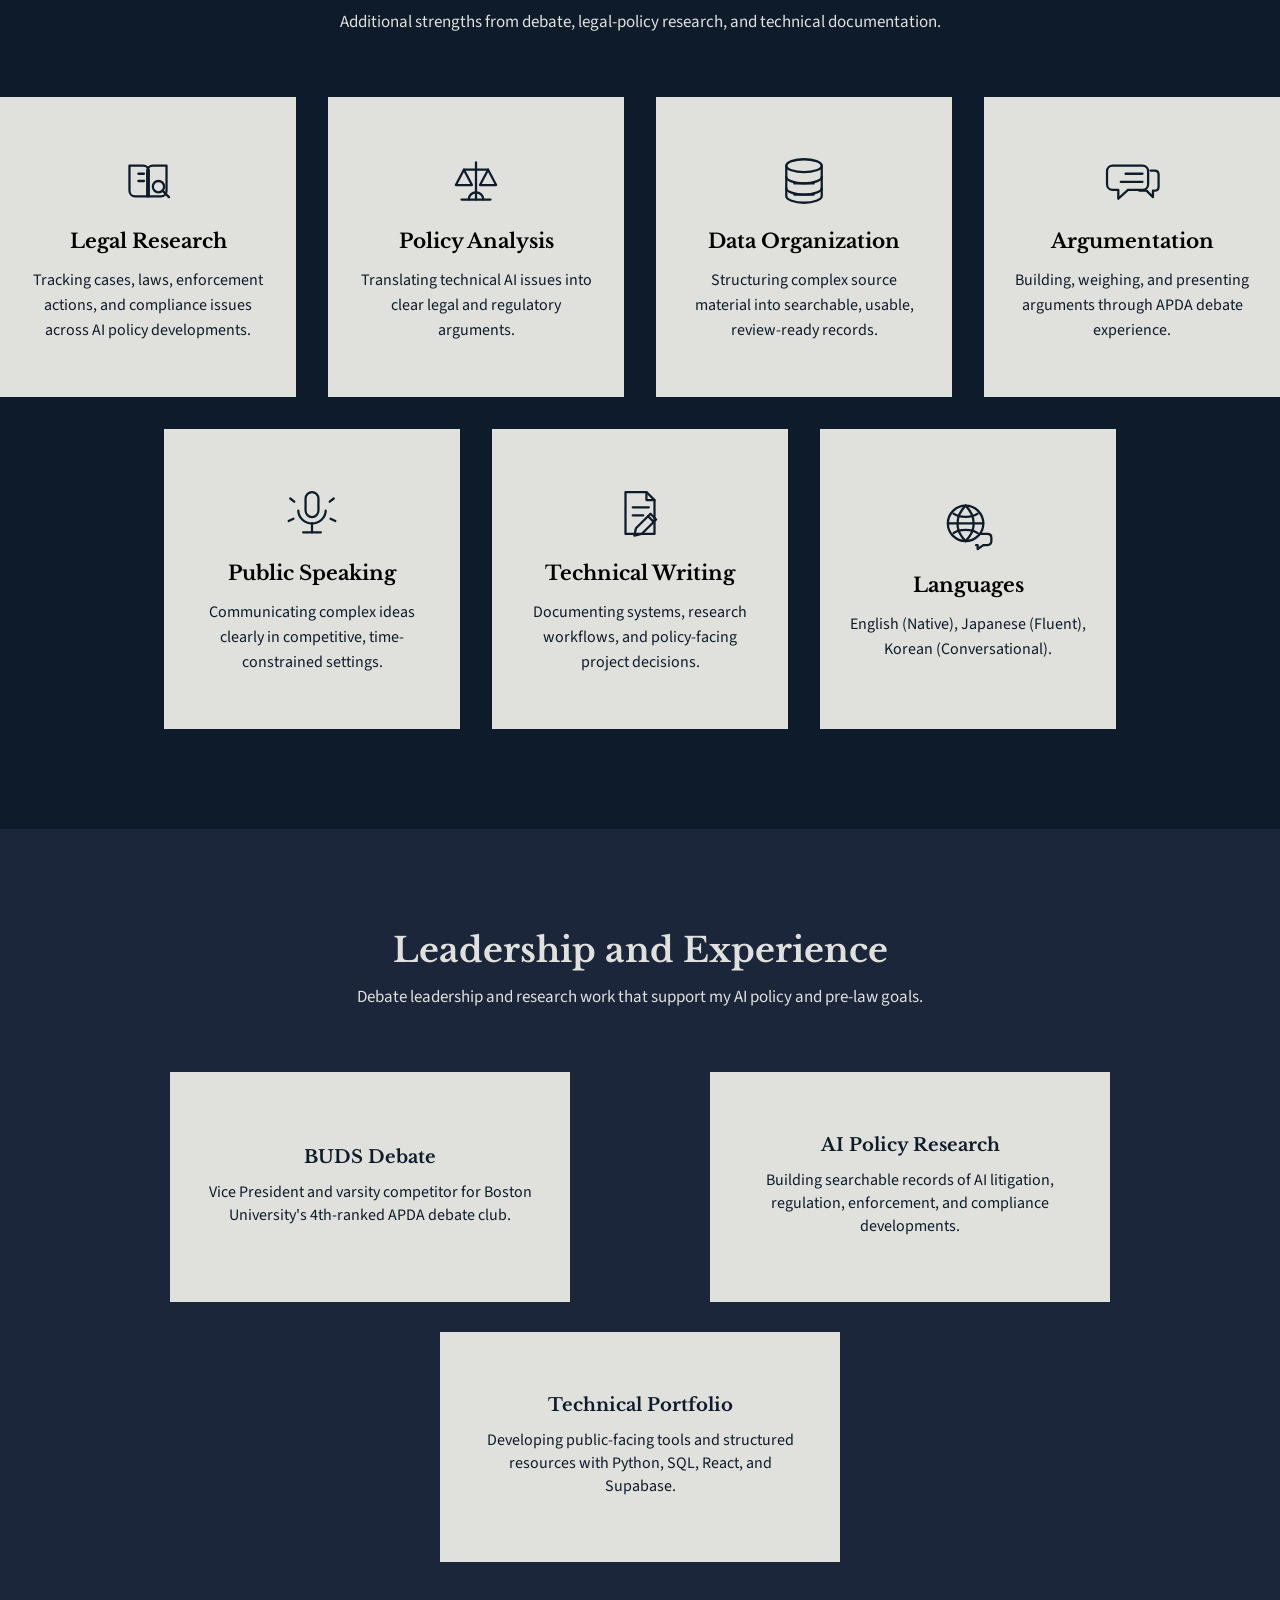
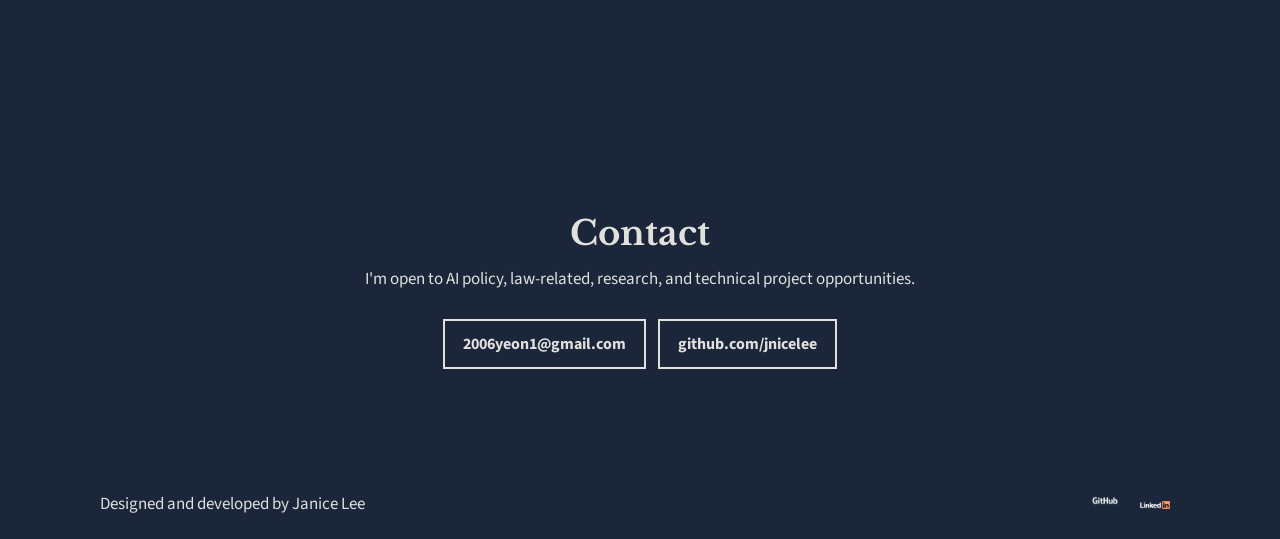
==== commit d8339c01: "Fix sidebar layering over tiles" ====
--- a/index.html
+++ b/index.html
@@ -5,7 +5,7 @@
         <meta name="viewport" content="width=device-width, initial-scale=1.0">
         <meta name="description" content="Janice Lee portfolio: computer science, linguistics, AI policy, debate, and legal technology projects.">
         <link rel="stylesheet" type="text/css" href="sal.css">
-        <link rel="stylesheet" type="text/css" href="index.css?v=mobile-friendly">
+        <link rel="stylesheet" type="text/css" href="index.css?v=mobile-sidebar-layer">
         <title>Janice Lee Portfolio</title>
     </head>
     <body>
--- a/index.css
+++ b/index.css
@@ -184,7 +184,7 @@
     display: flex;
     justify-content: center;
     align-items: center;
-    z-index: 100;
+    z-index: 9999;
     transition: 0.5s;
 }
 
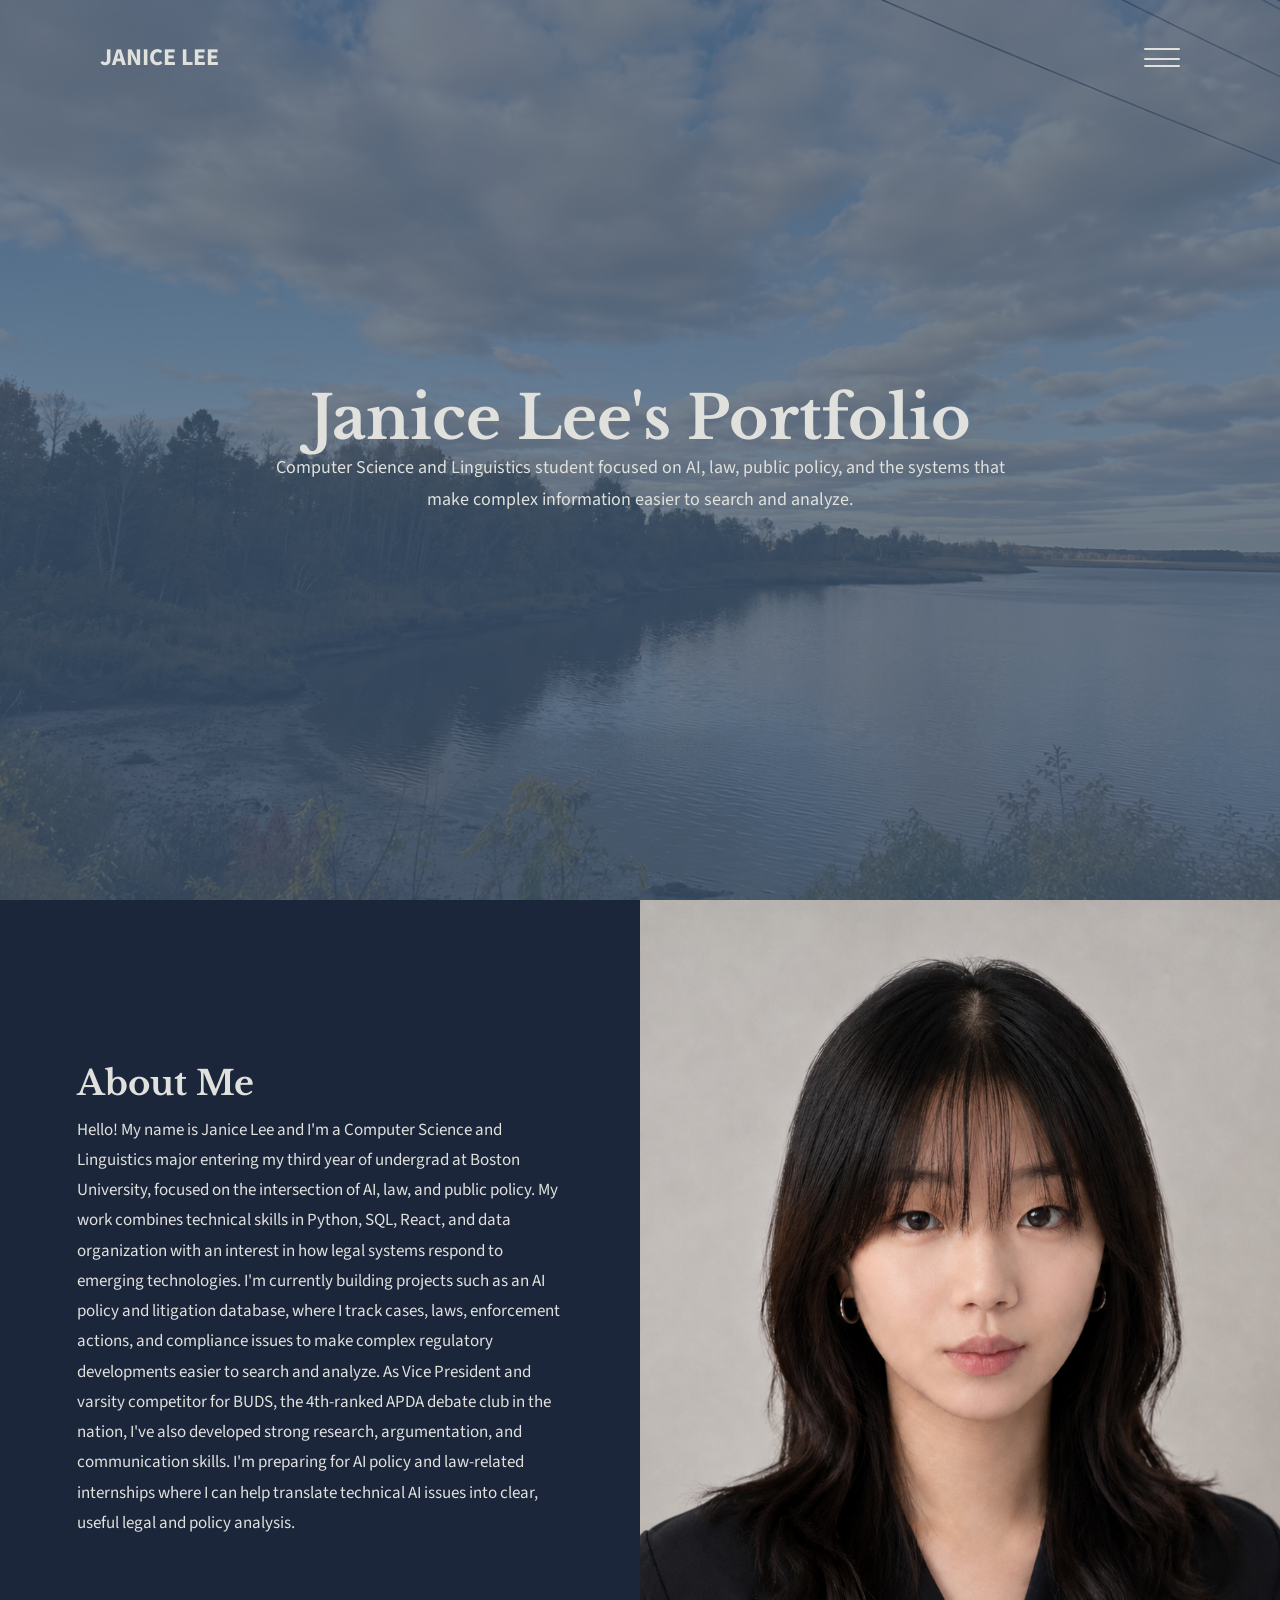
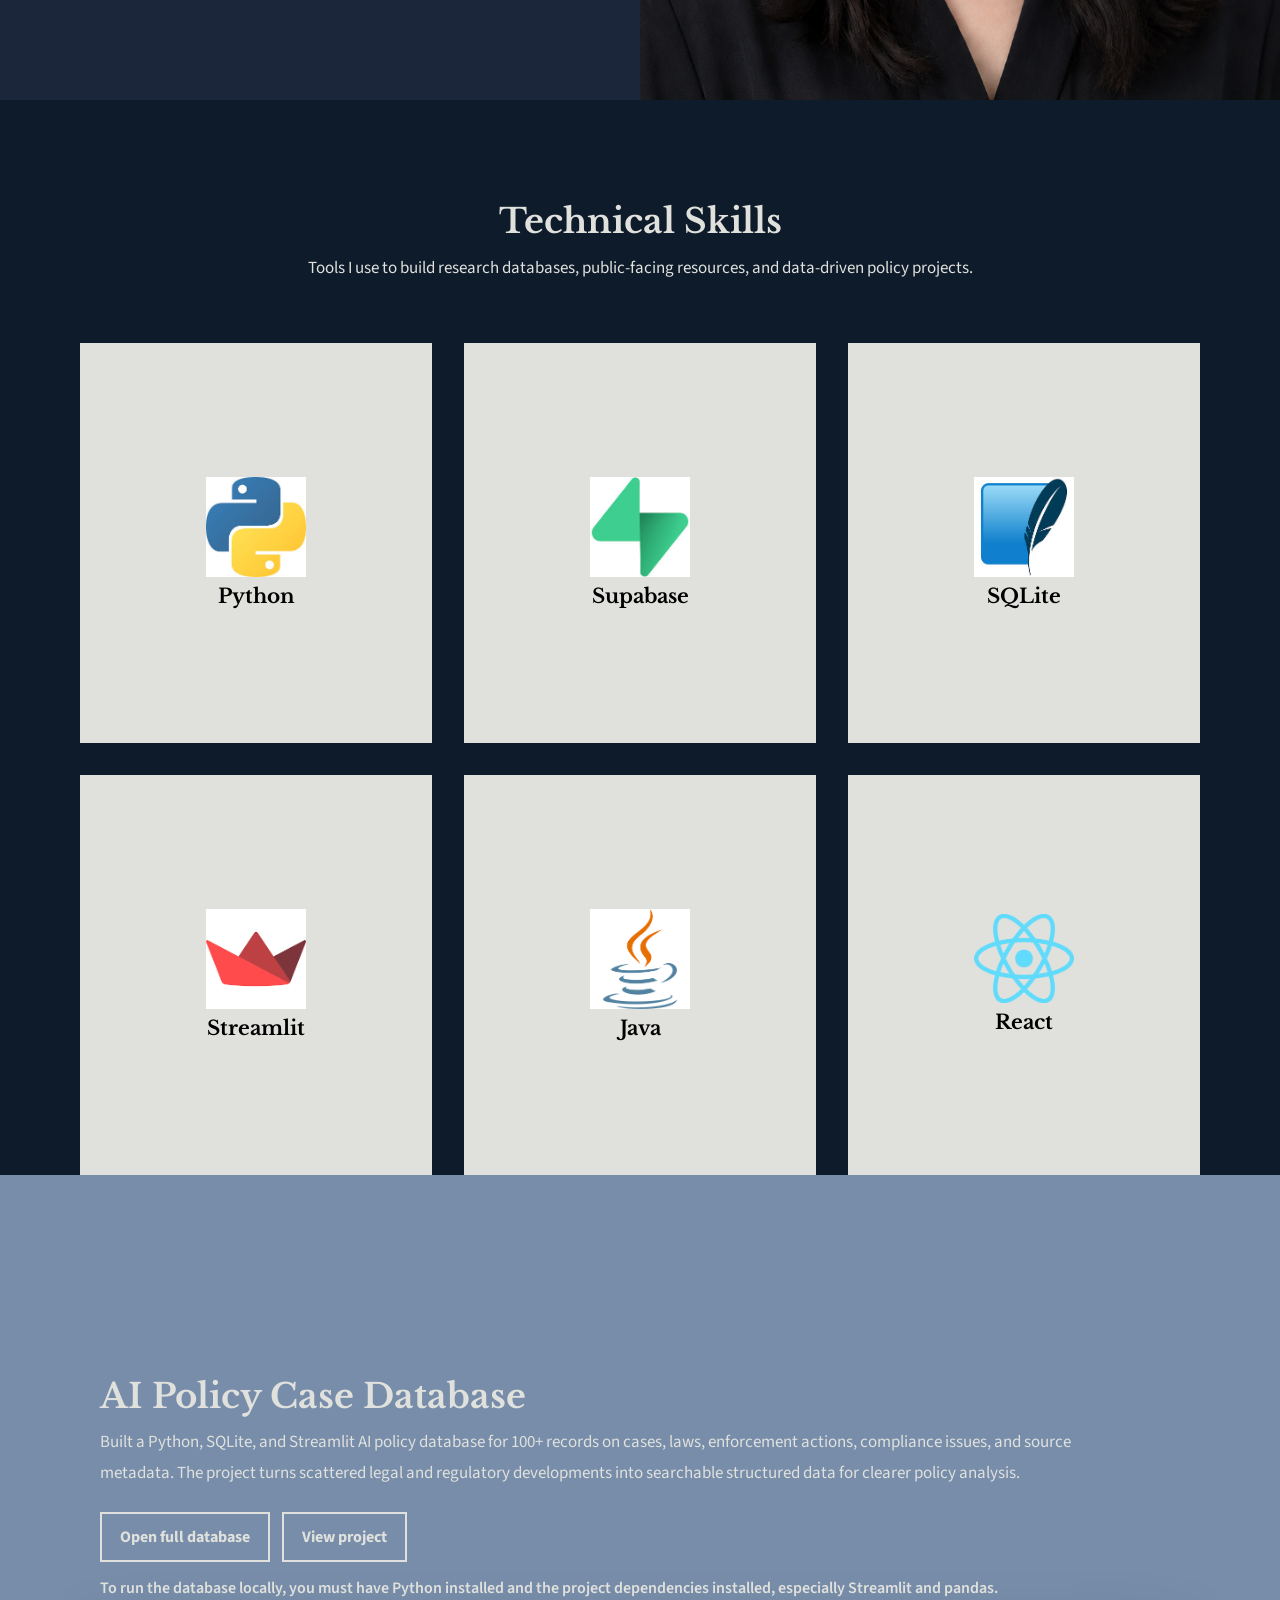
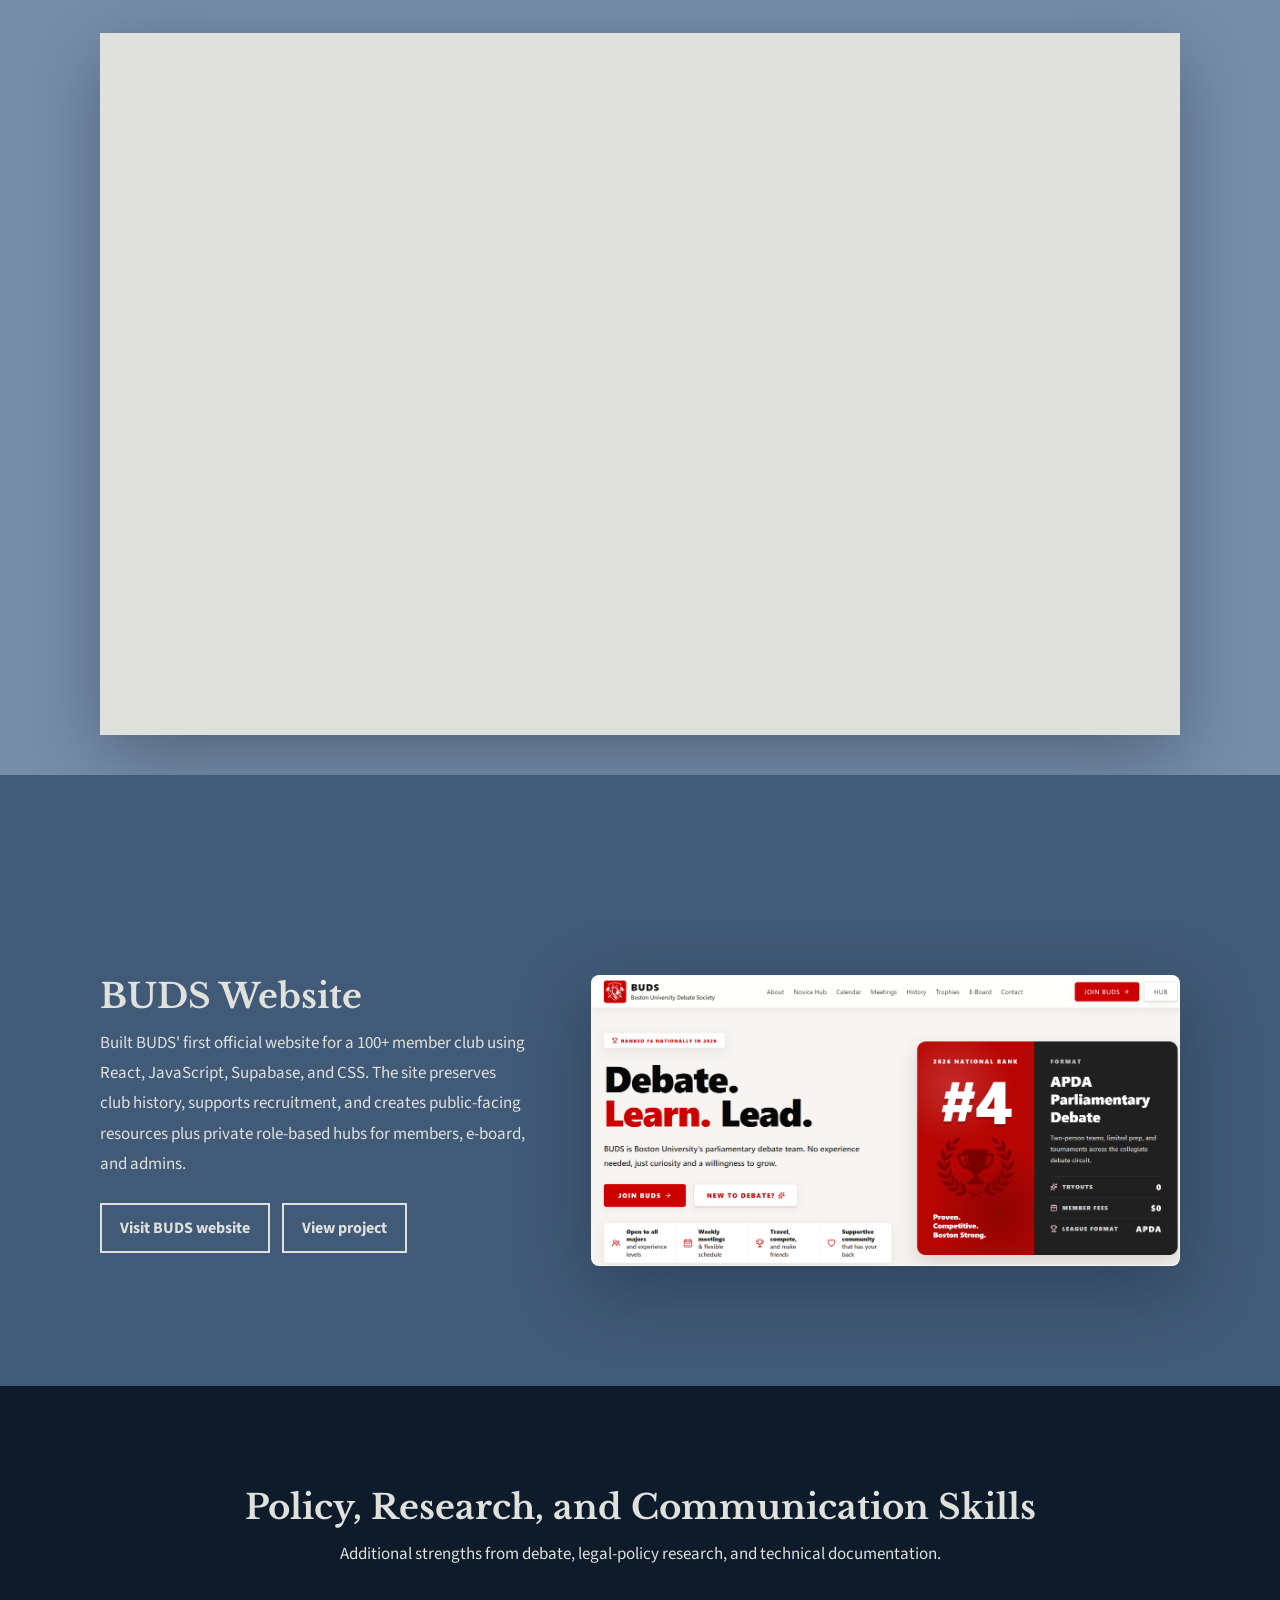
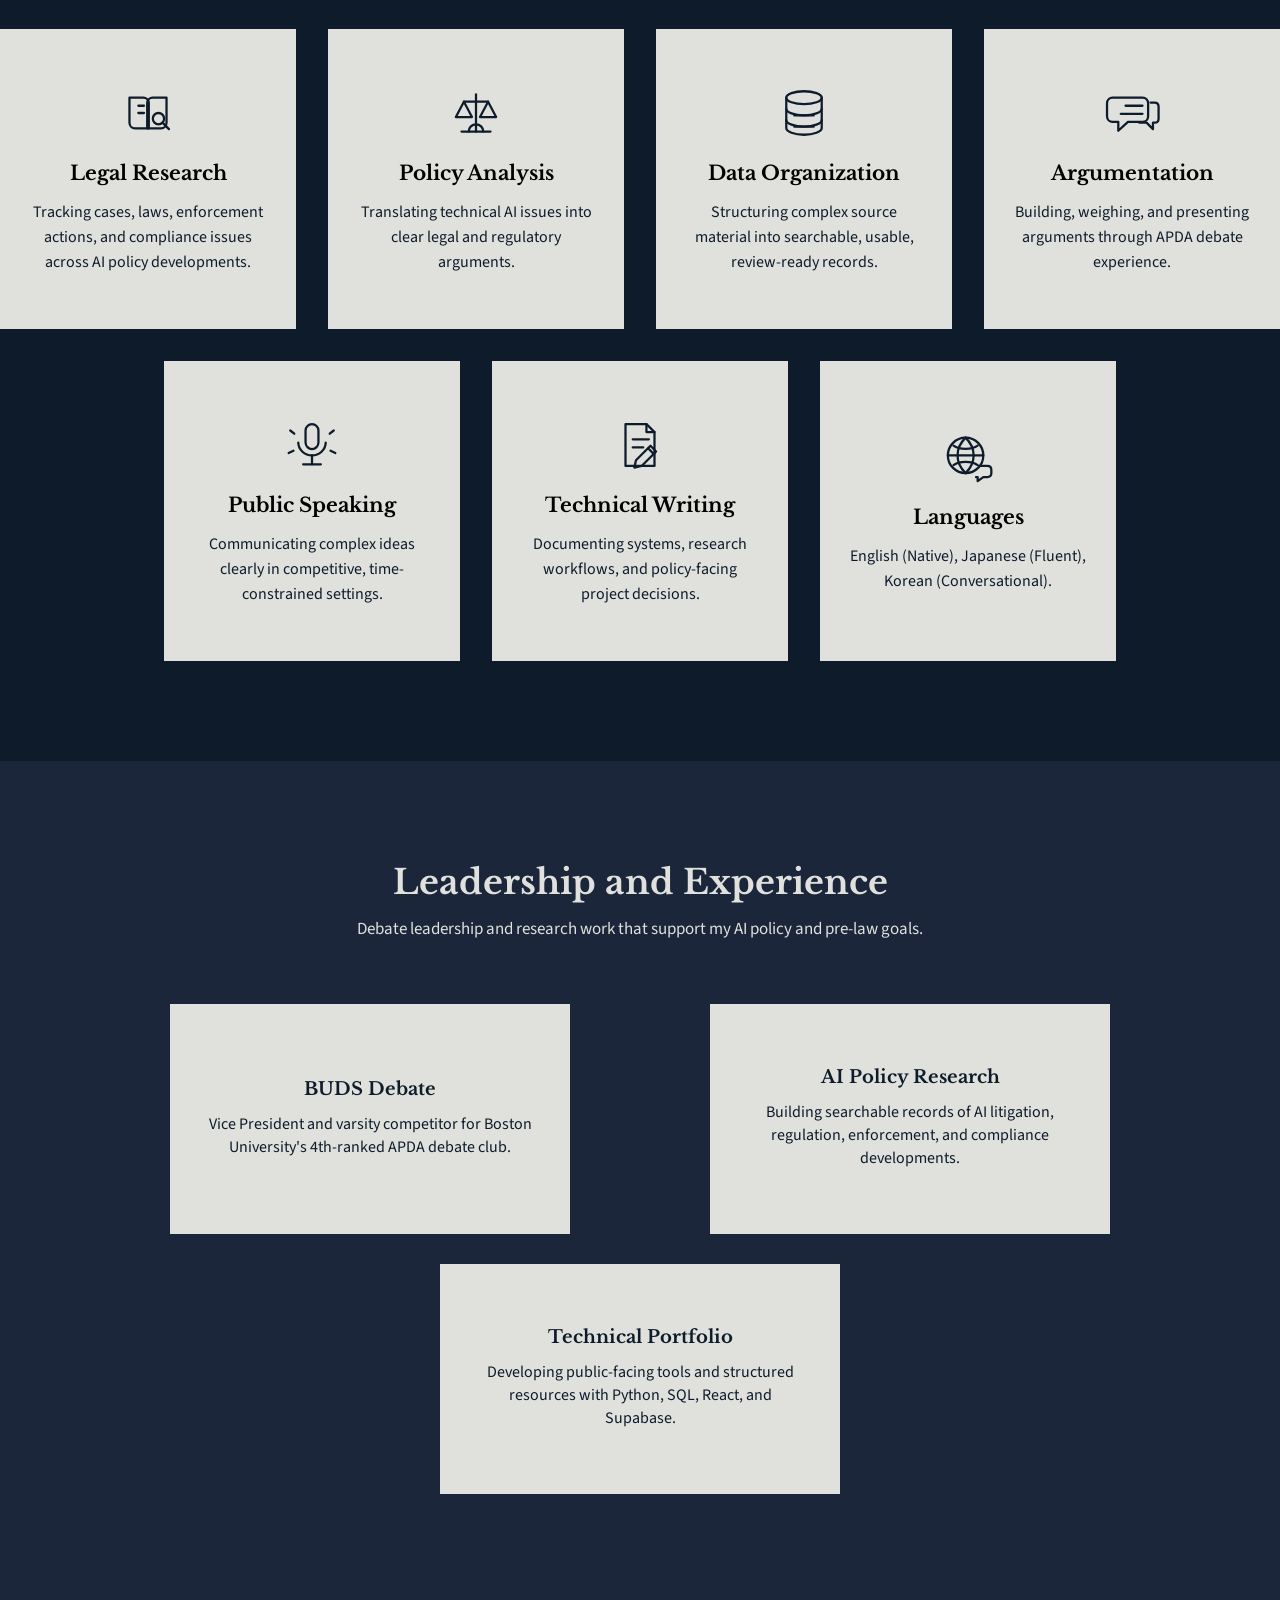
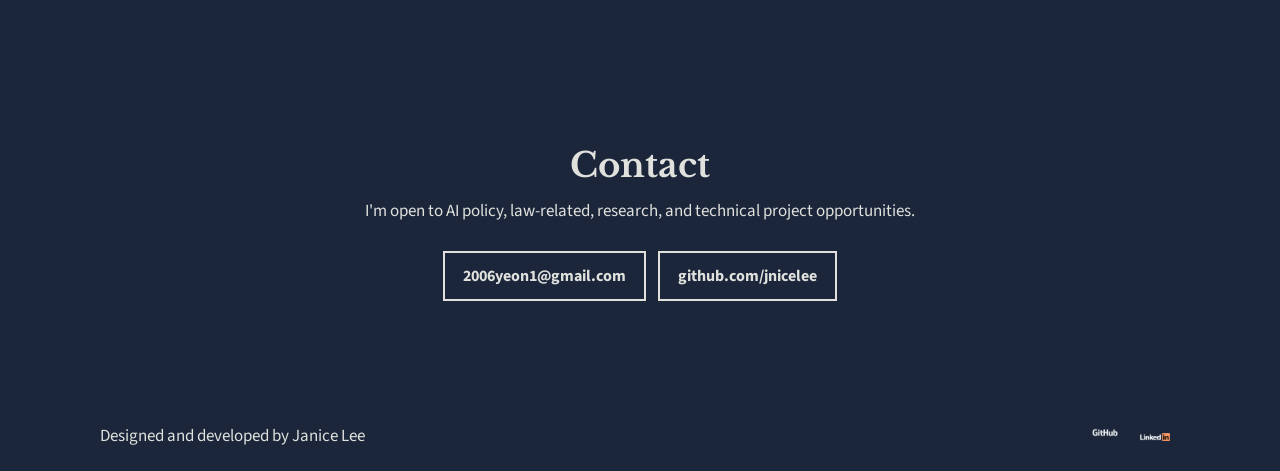
==== commit 4fc92195: "Balance technical skills grid" ====
--- a/index.html
+++ b/index.html
@@ -5,7 +5,7 @@
         <meta name="viewport" content="width=device-width, initial-scale=1.0">
         <meta name="description" content="Janice Lee portfolio: computer science, linguistics, AI policy, debate, and legal technology projects.">
         <link rel="stylesheet" type="text/css" href="sal.css">
-        <link rel="stylesheet" type="text/css" href="index.css?v=mobile-sidebar-layer">
+        <link rel="stylesheet" type="text/css" href="index.css?v=skills-grid">
         <title>Janice Lee Portfolio</title>
     </head>
     <body>
--- a/index.css
+++ b/index.css
@@ -955,6 +955,23 @@
     padding-right: 0;
 }
 
+#services .container
+{
+    align-items: stretch;
+    display: grid;
+    gap: 32px;
+    grid-template-columns: repeat(3, minmax(0, 1fr));
+    margin-left: auto;
+    margin-right: auto;
+    max-width: 1120px;
+}
+
+#services .container .serviceBox
+{
+    margin: 0;
+    width: 100%;
+}
+
 .policySkills
 {
     background: #0d1b2a;
@@ -1183,6 +1200,21 @@
         justify-content: center;
     }
 
+    #services .container
+    {
+        gap: 24px;
+        grid-template-columns: repeat(2, minmax(0, 300px));
+        justify-content: center;
+        max-width: 660px;
+    }
+
+    #services .container .serviceBox
+    {
+        height: 300px;
+        margin: 0;
+        width: 100%;
+    }
+
     .sidebar
     {
         right: 0;
@@ -1318,6 +1350,18 @@
     .container .serviceBox img
     {
         max-width: 82px;
+    }
+
+    #services .container
+    {
+        gap: 18px;
+        grid-template-columns: minmax(0, 320px);
+        max-width: 320px;
+    }
+
+    #services .container .serviceBox
+    {
+        height: 240px;
     }
 
     .databaseProject,
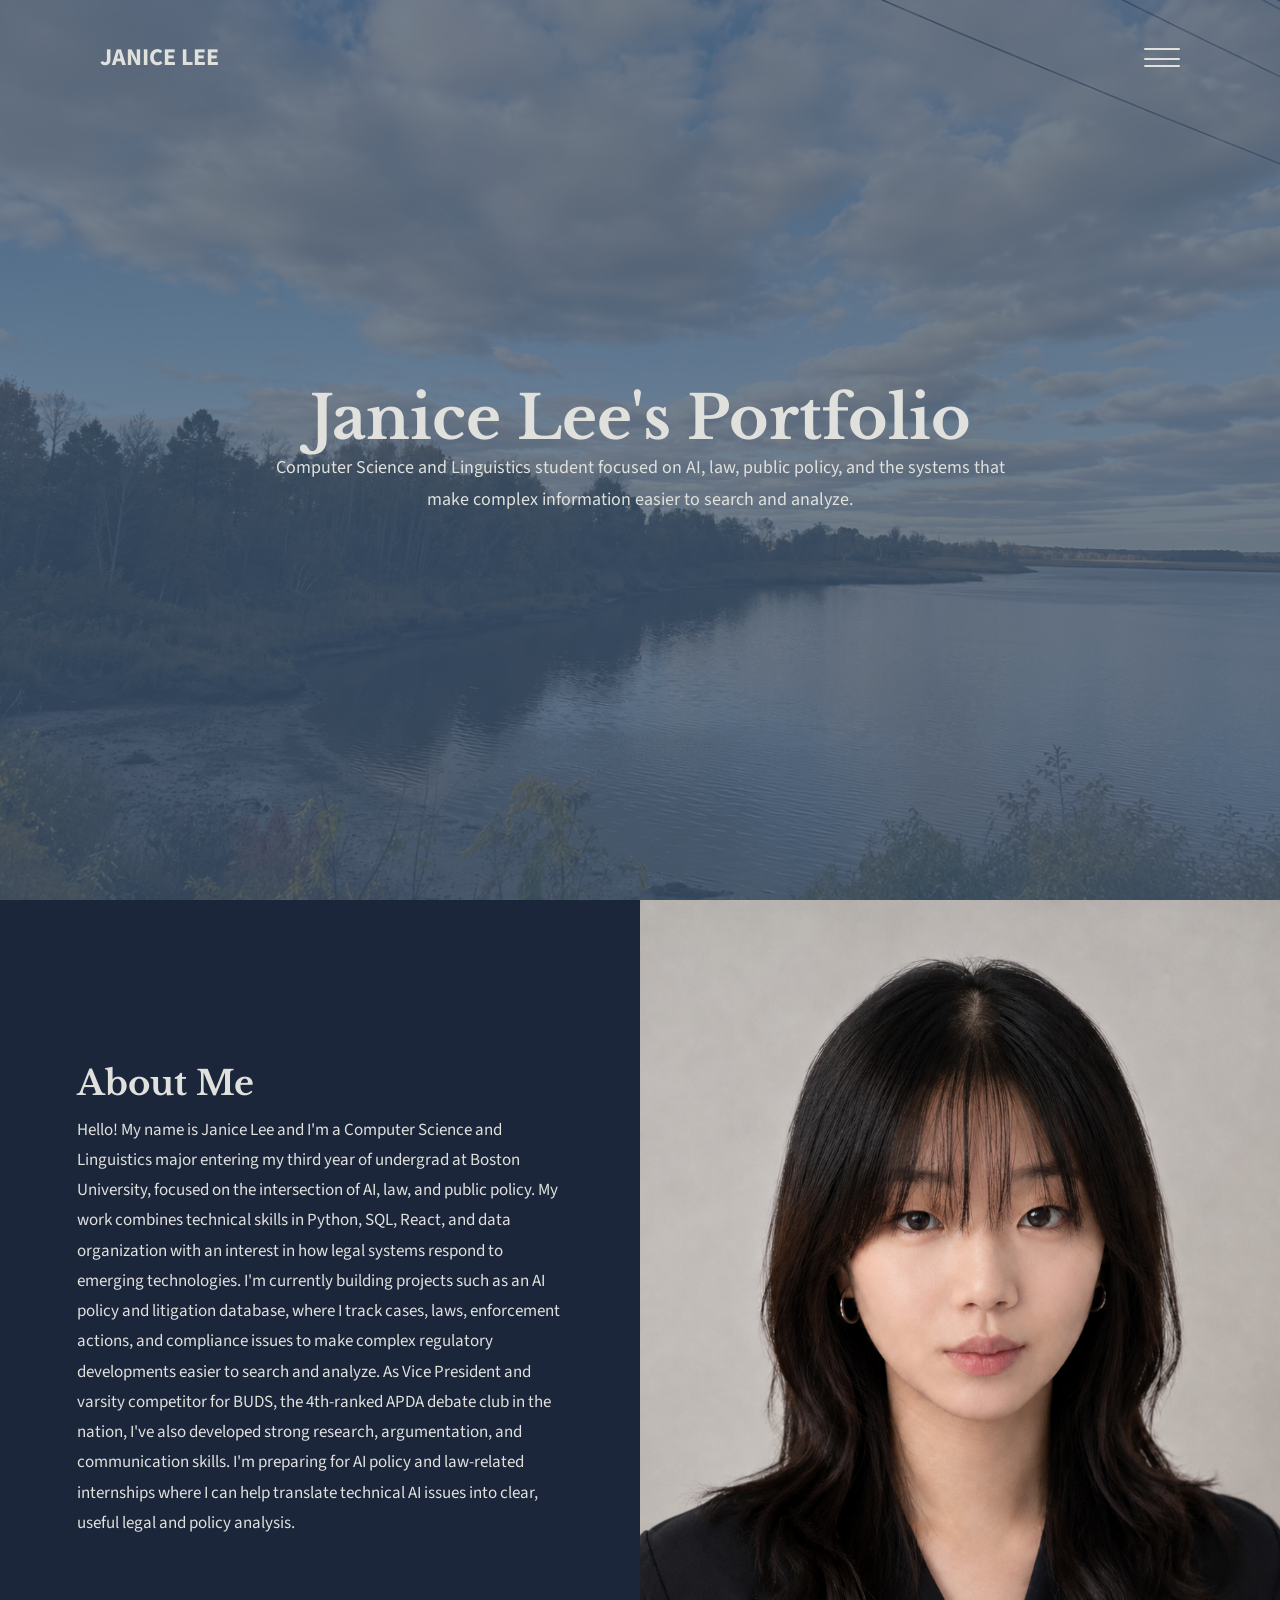
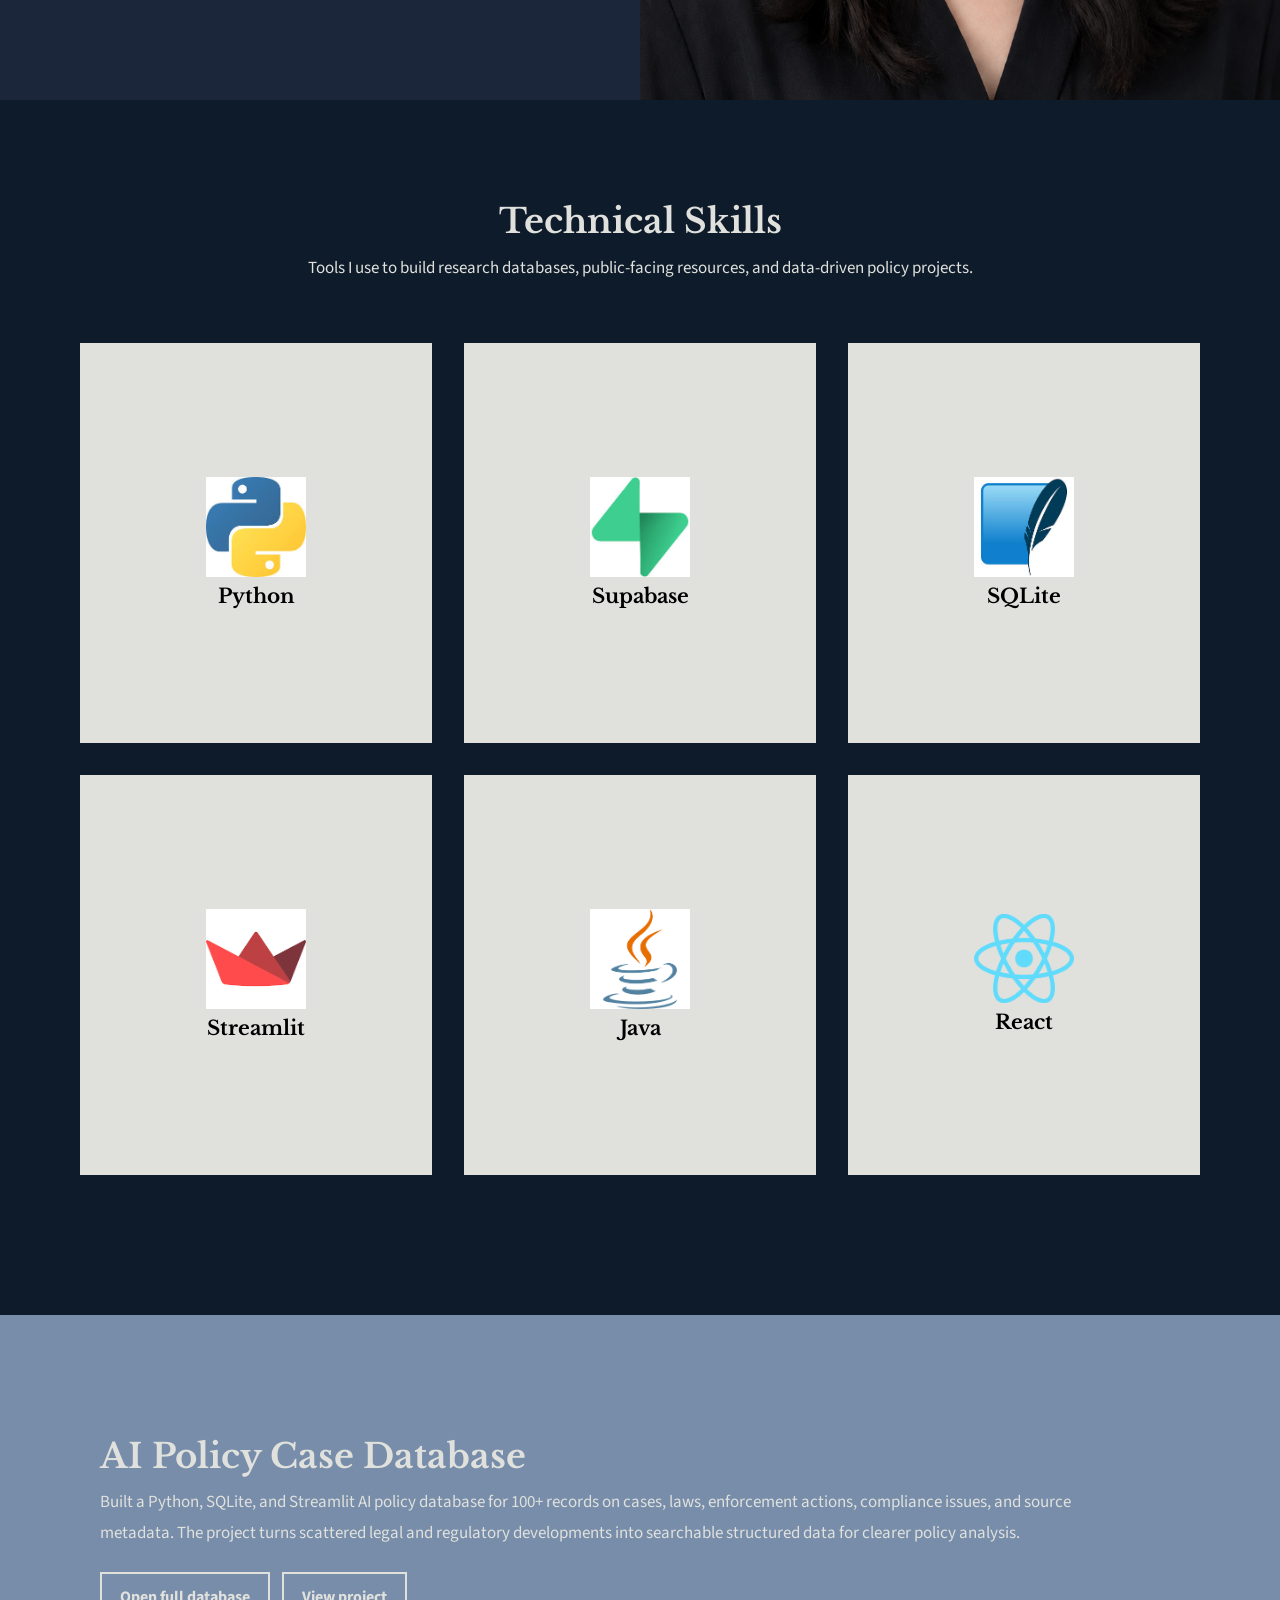
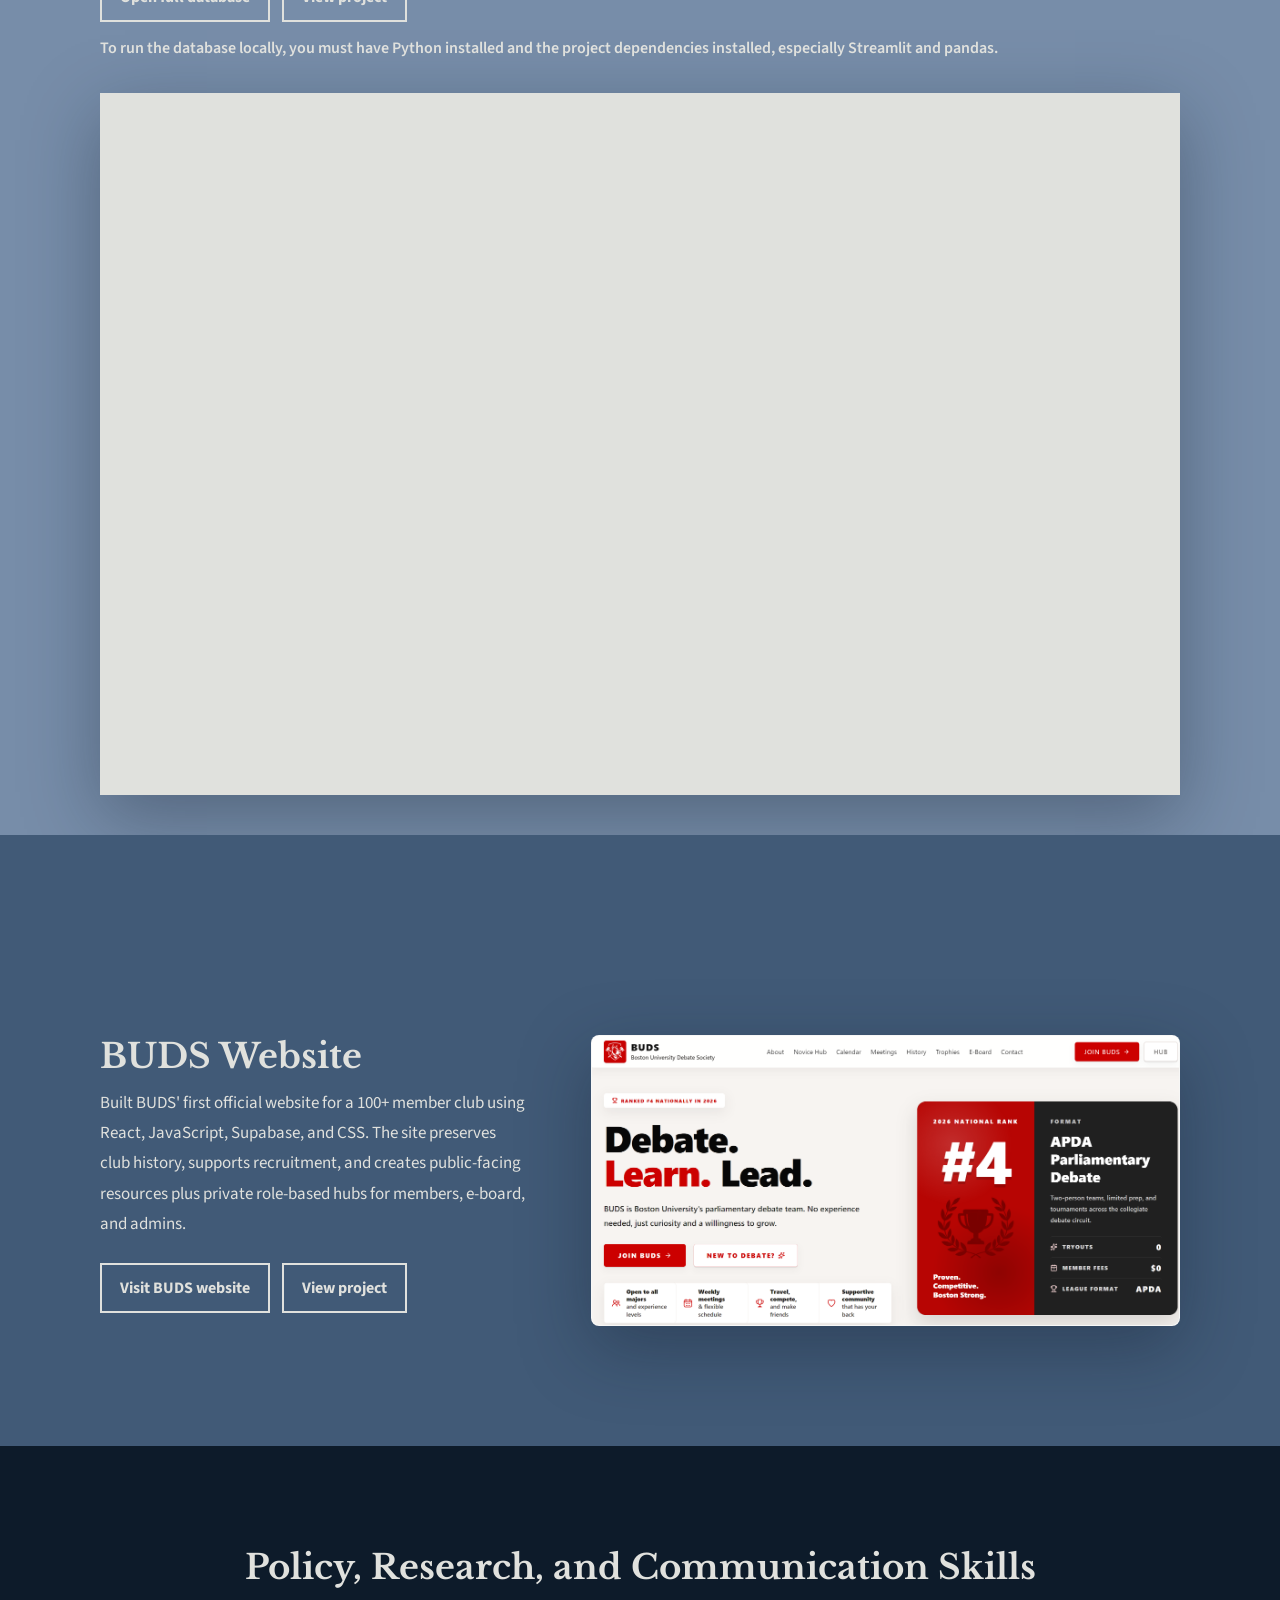
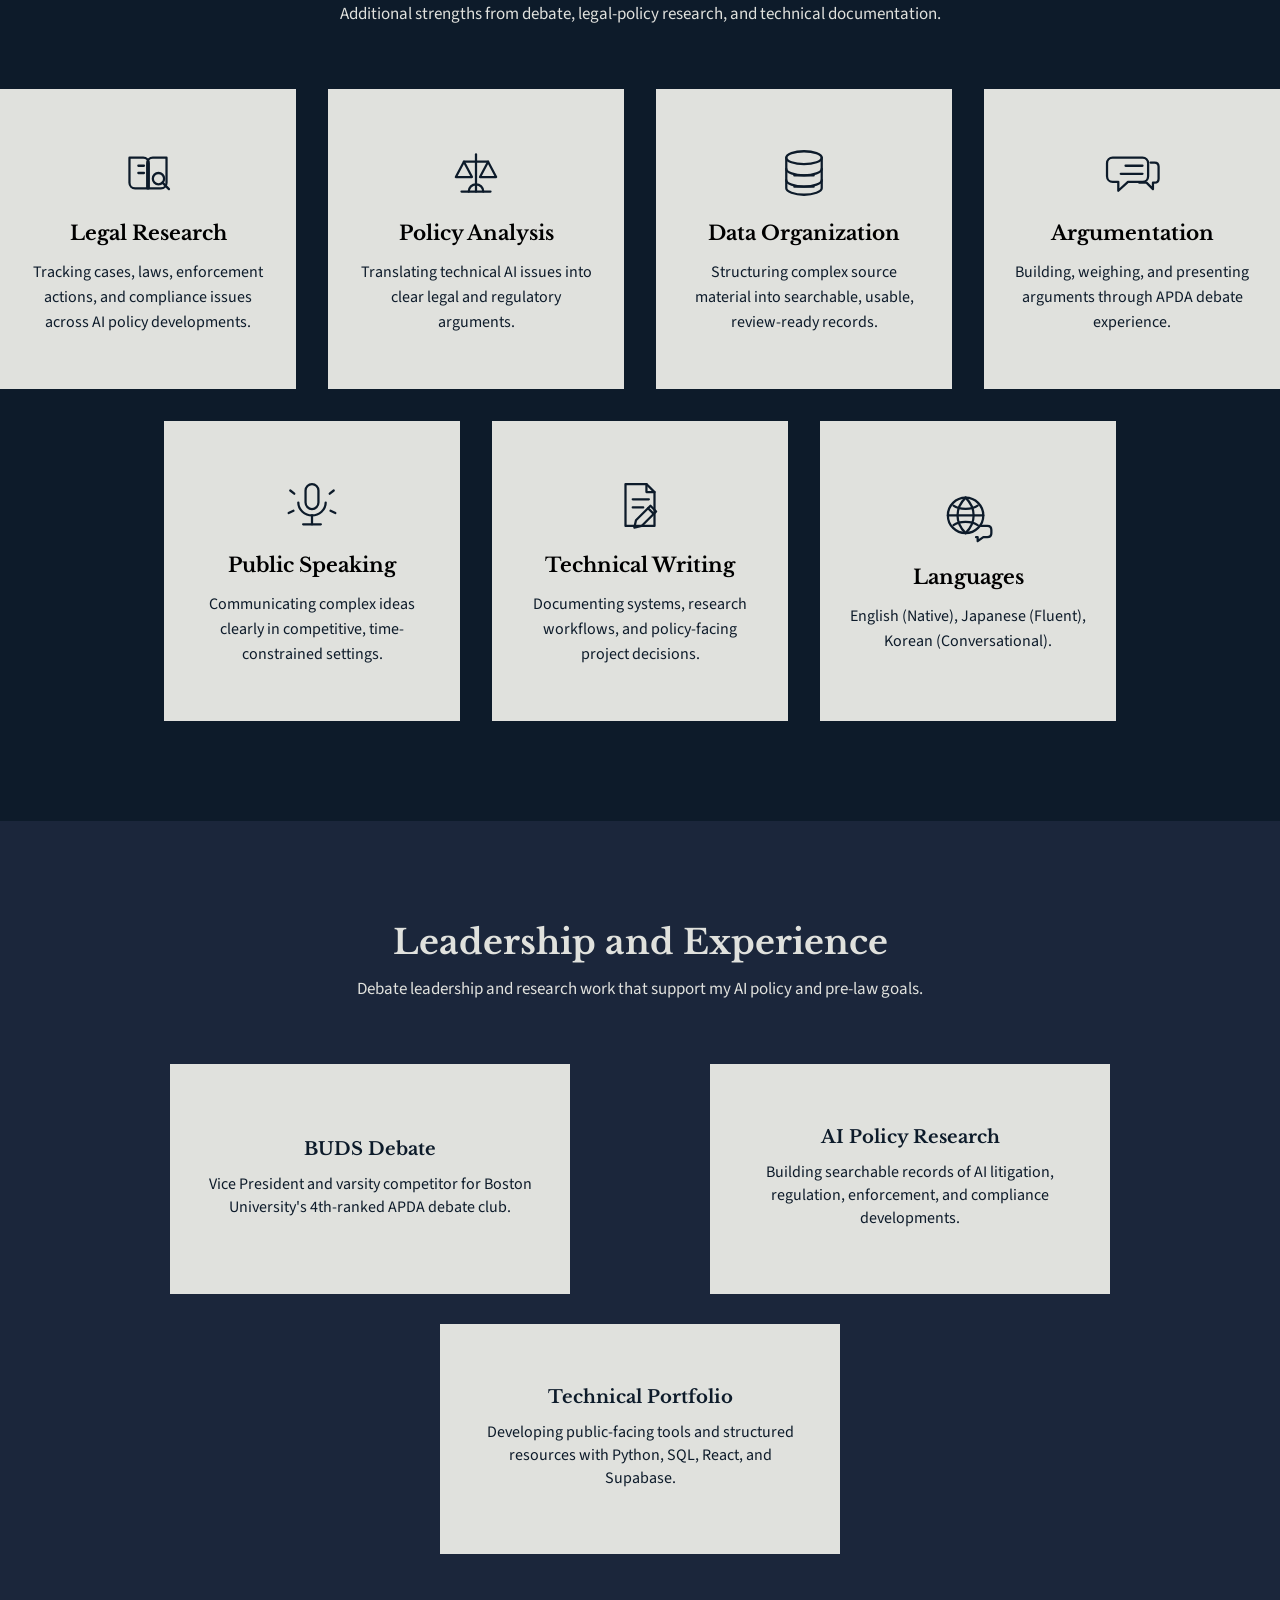
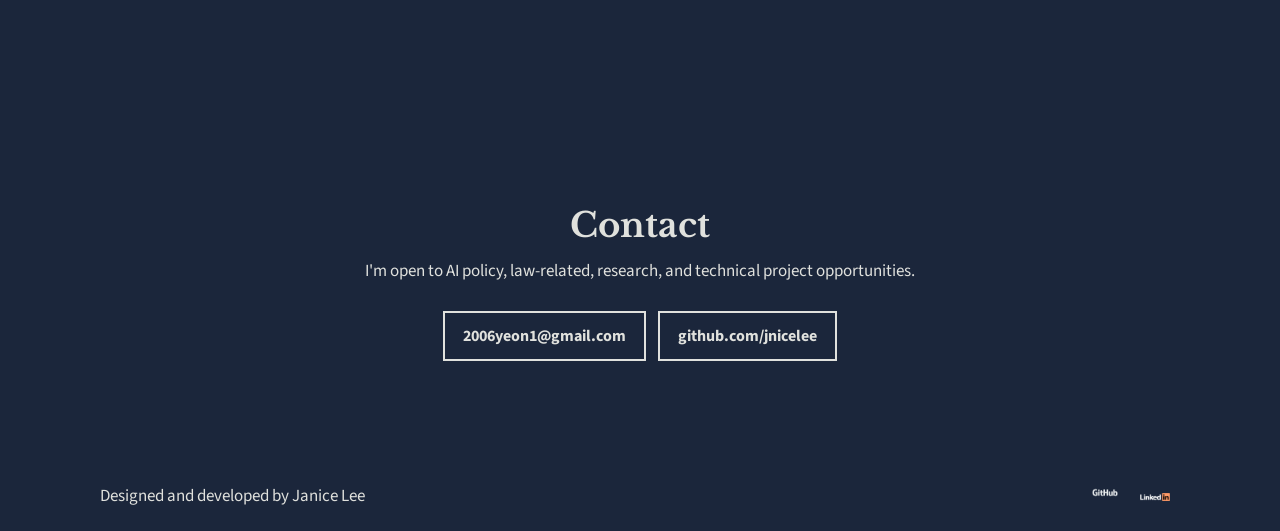
==== commit 08a67474: "Add spacing below technical skills" ====
--- a/index.html
+++ b/index.html
@@ -5,7 +5,7 @@
         <meta name="viewport" content="width=device-width, initial-scale=1.0">
         <meta name="description" content="Janice Lee portfolio: computer science, linguistics, AI policy, debate, and legal technology projects.">
         <link rel="stylesheet" type="text/css" href="sal.css">
-        <link rel="stylesheet" type="text/css" href="index.css?v=skills-grid">
+        <link rel="stylesheet" type="text/css" href="index.css?v=skills-section-padding">
         <title>Janice Lee Portfolio</title>
     </head>
     <body>
--- a/index.css
+++ b/index.css
@@ -840,7 +840,9 @@
     align-items: stretch;
     flex-direction: column;
     gap: 32px;
+    margin-top: 0;
     padding-bottom: 140px;
+    padding-top: 120px;
 }
 
 .databaseProject .databaseIntro
@@ -955,6 +957,11 @@
     padding-right: 0;
 }
 
+#services
+{
+    padding-bottom: 140px;
+}
+
 #services .container
 {
     align-items: stretch;
@@ -1335,6 +1342,11 @@
         padding-top: 64px;
     }
 
+    #services
+    {
+        padding-bottom: 88px;
+    }
+
     .container
     {
         margin-top: 32px;
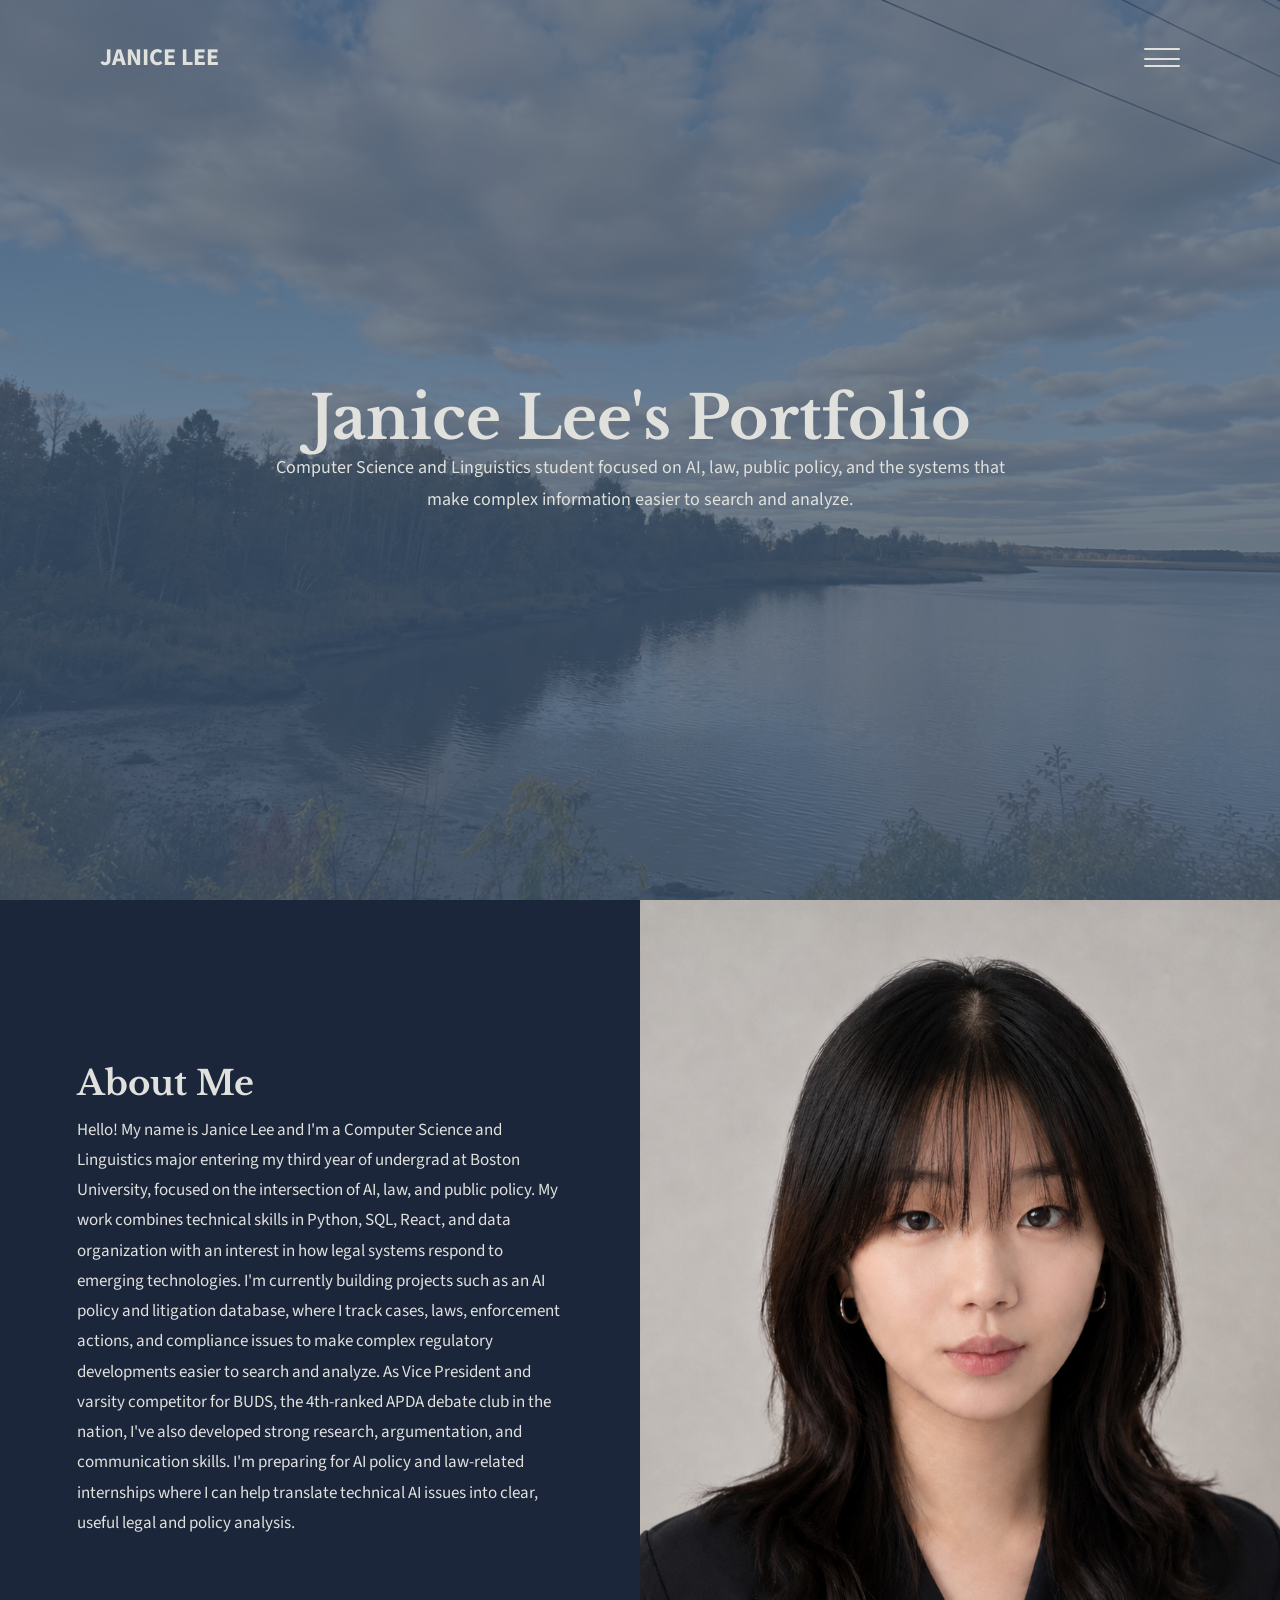
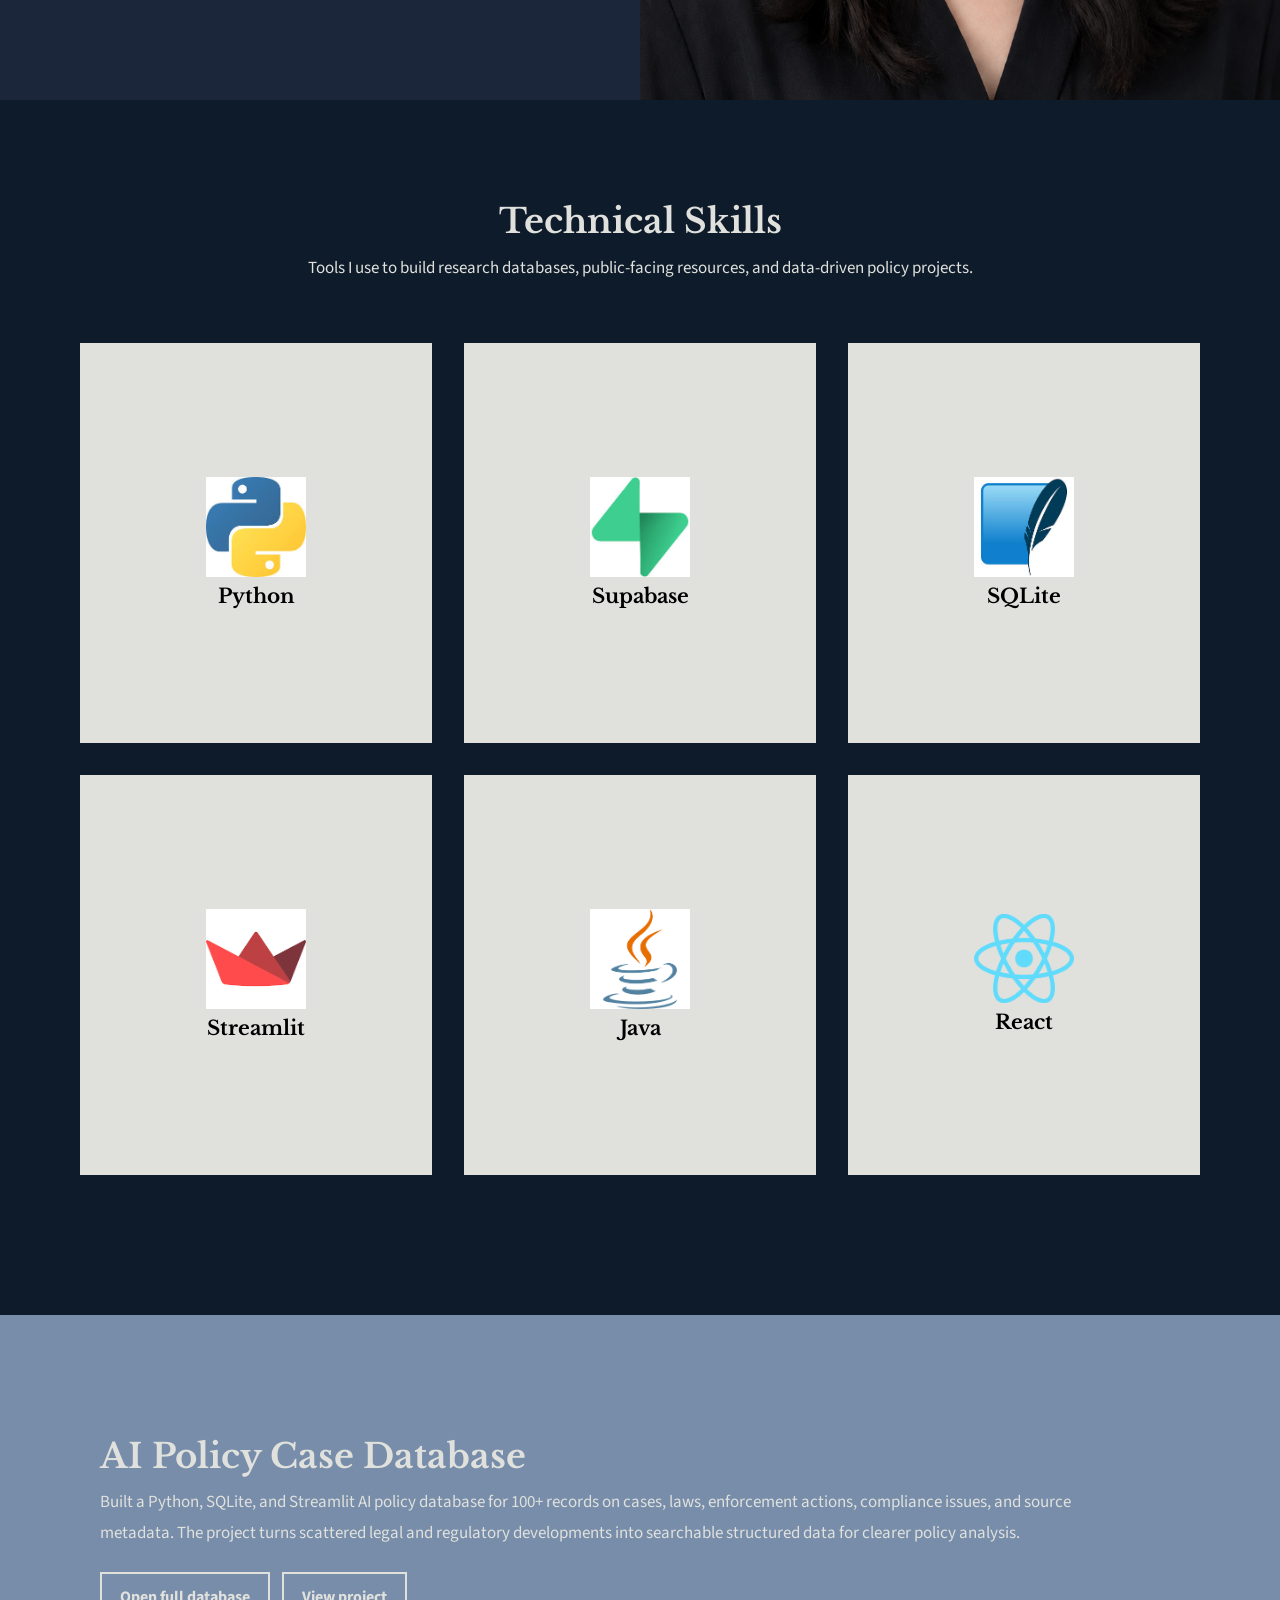
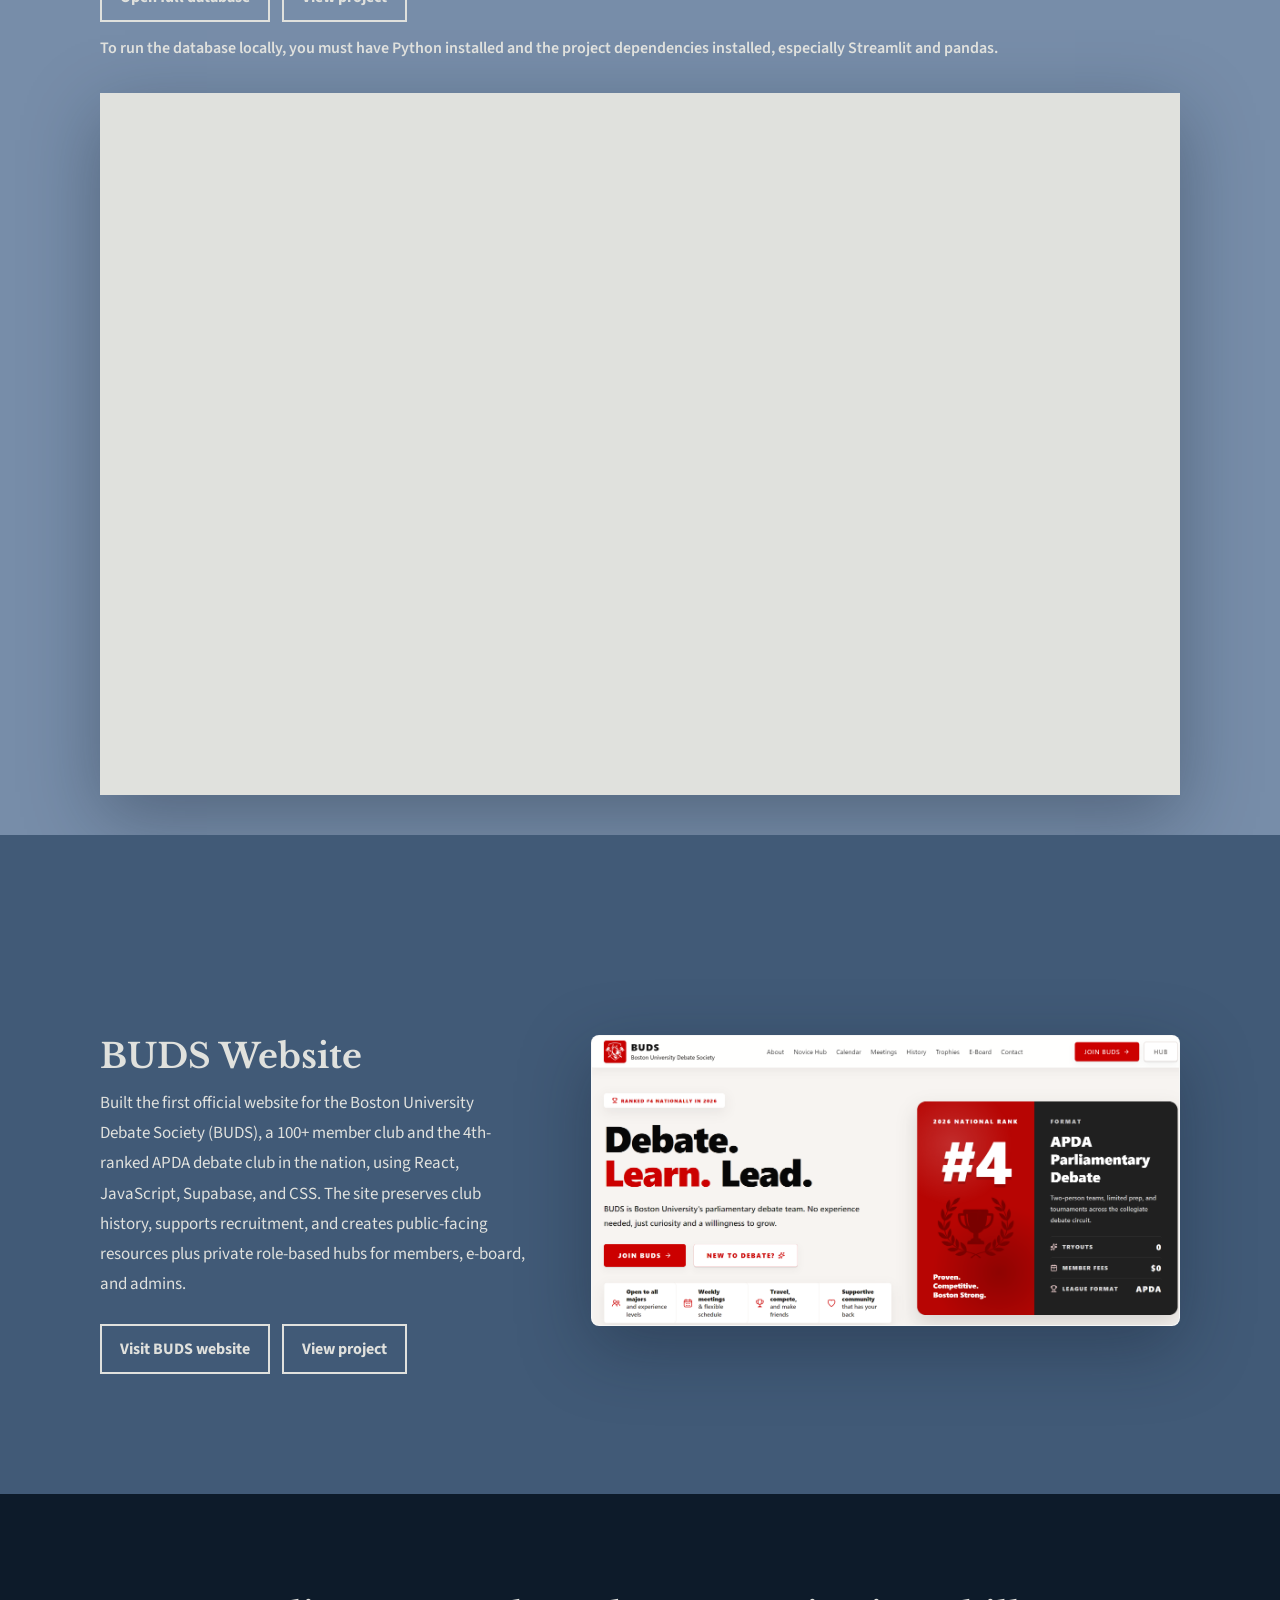
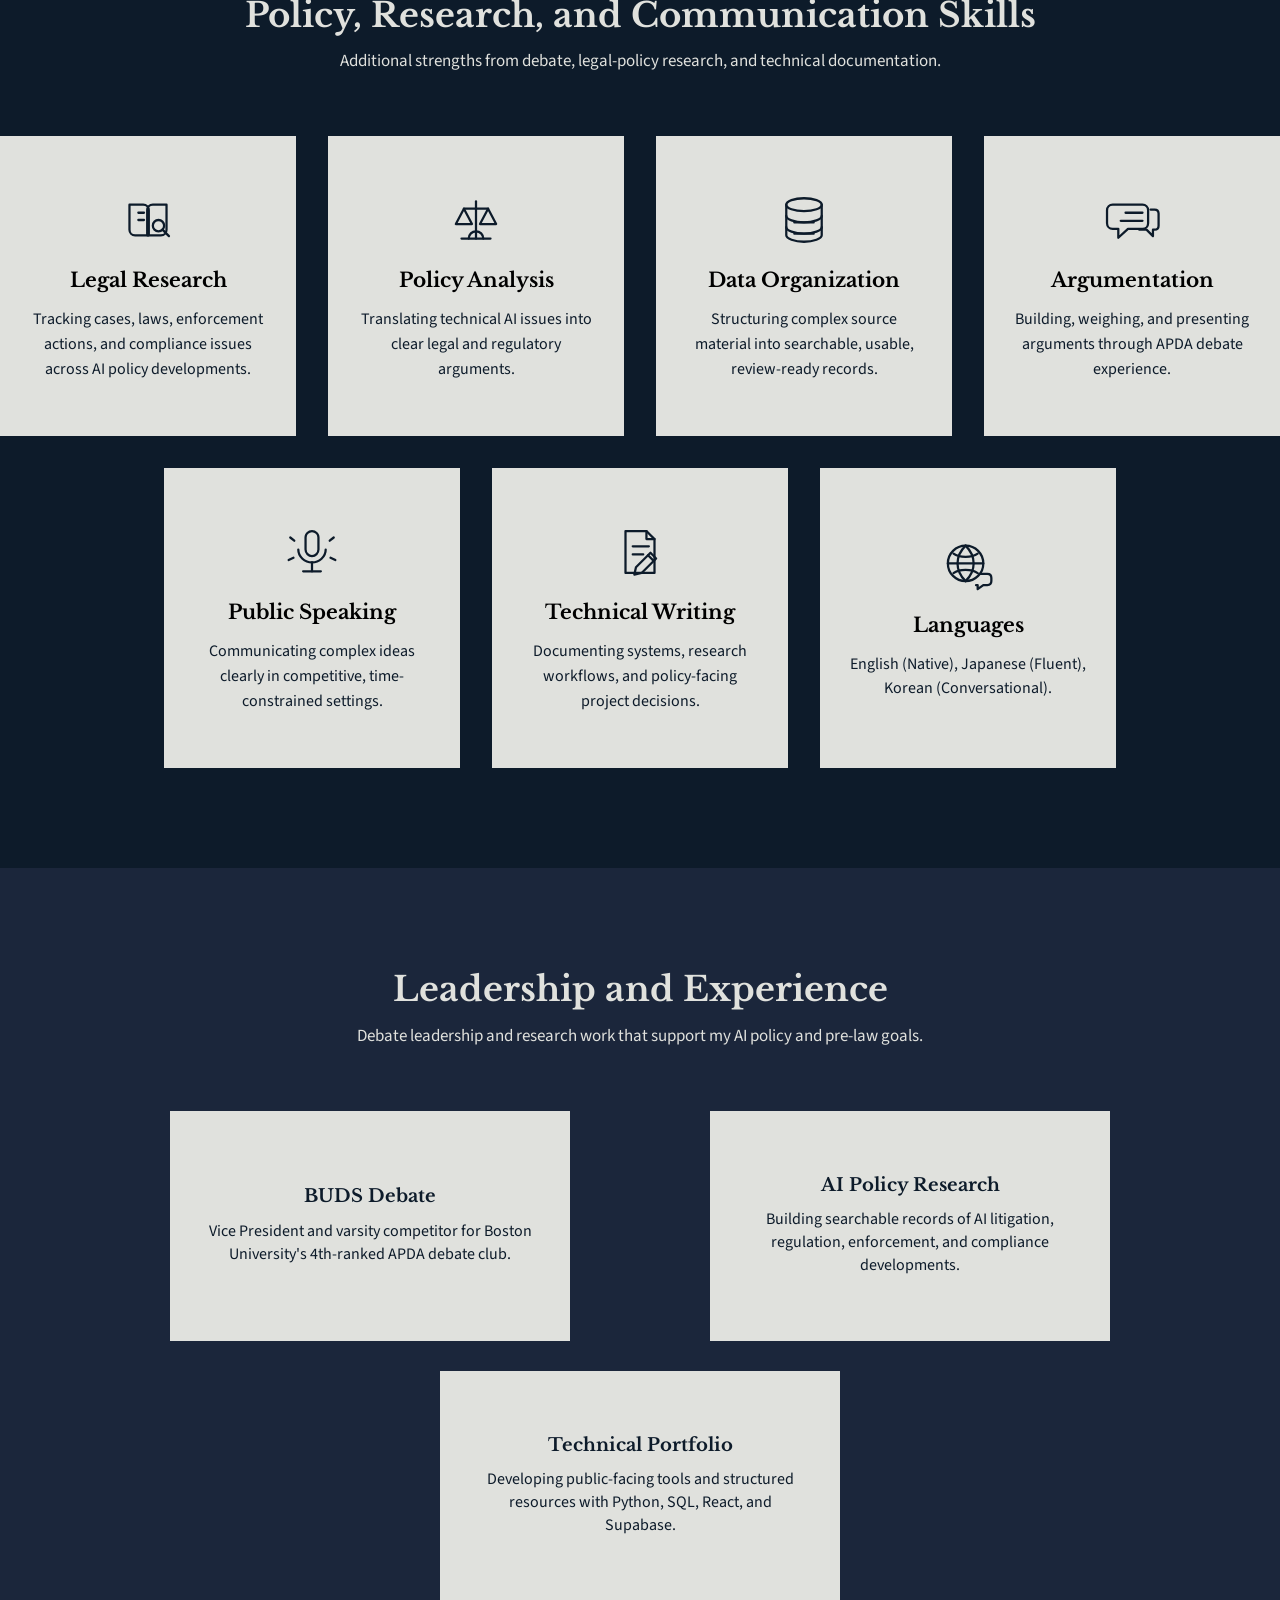
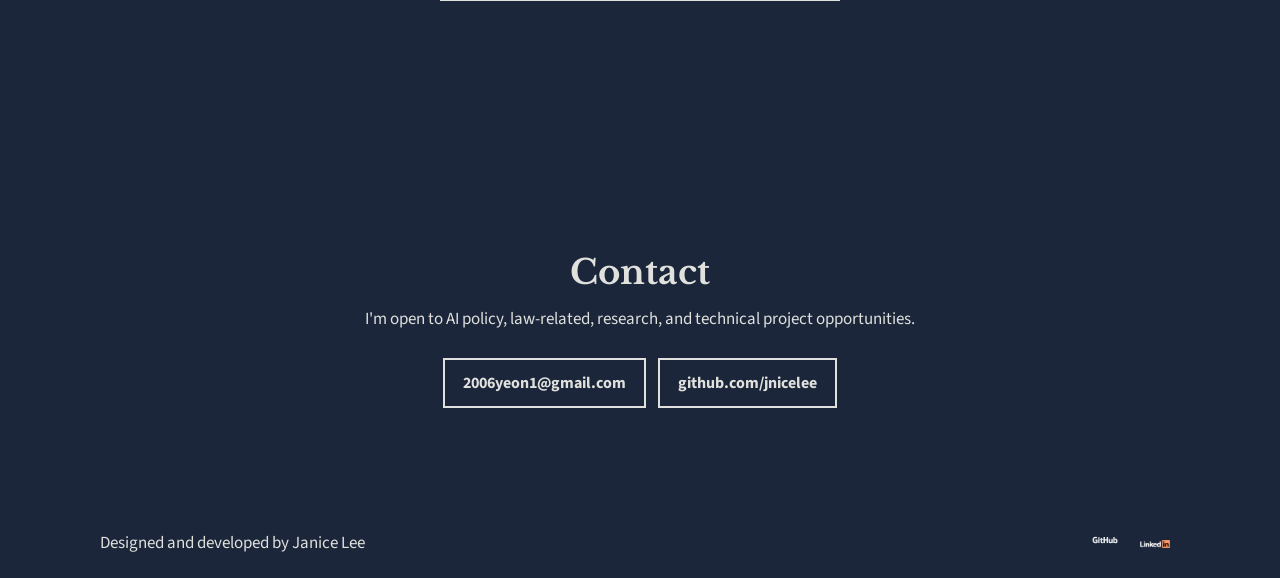
==== commit 1c3809f7: "Clarify BUDS website description" ====
--- a/index.html
+++ b/index.html
@@ -107,7 +107,7 @@
             <section class="technology altTechnology websiteProject" id="buds-website">
                 <div class="contentBox websiteIntro" data-sal="slide-right" data-sal-duration="500">
                     <h2 class="heading">BUDS Website</h2>
-                    <p class="text">Built BUDS' first official website for a 100+ member club using React, JavaScript, Supabase, and CSS. The site preserves club history, supports recruitment, and creates public-facing resources plus private role-based hubs for members, e-board, and admins.</p>
+                    <p class="text">Built the first official website for the Boston University Debate Society (BUDS), a 100+ member club and the 4th-ranked APDA debate club in the nation, using React, JavaScript, Supabase, and CSS. The site preserves club history, supports recruitment, and creates public-facing resources plus private role-based hubs for members, e-board, and admins.</p>
                     <div class="projectLinks">
                         <a href="https://budebatesociety.com">Visit BUDS website</a>
                         <a href="https://github.com/jnicelee/budsite">View project</a>
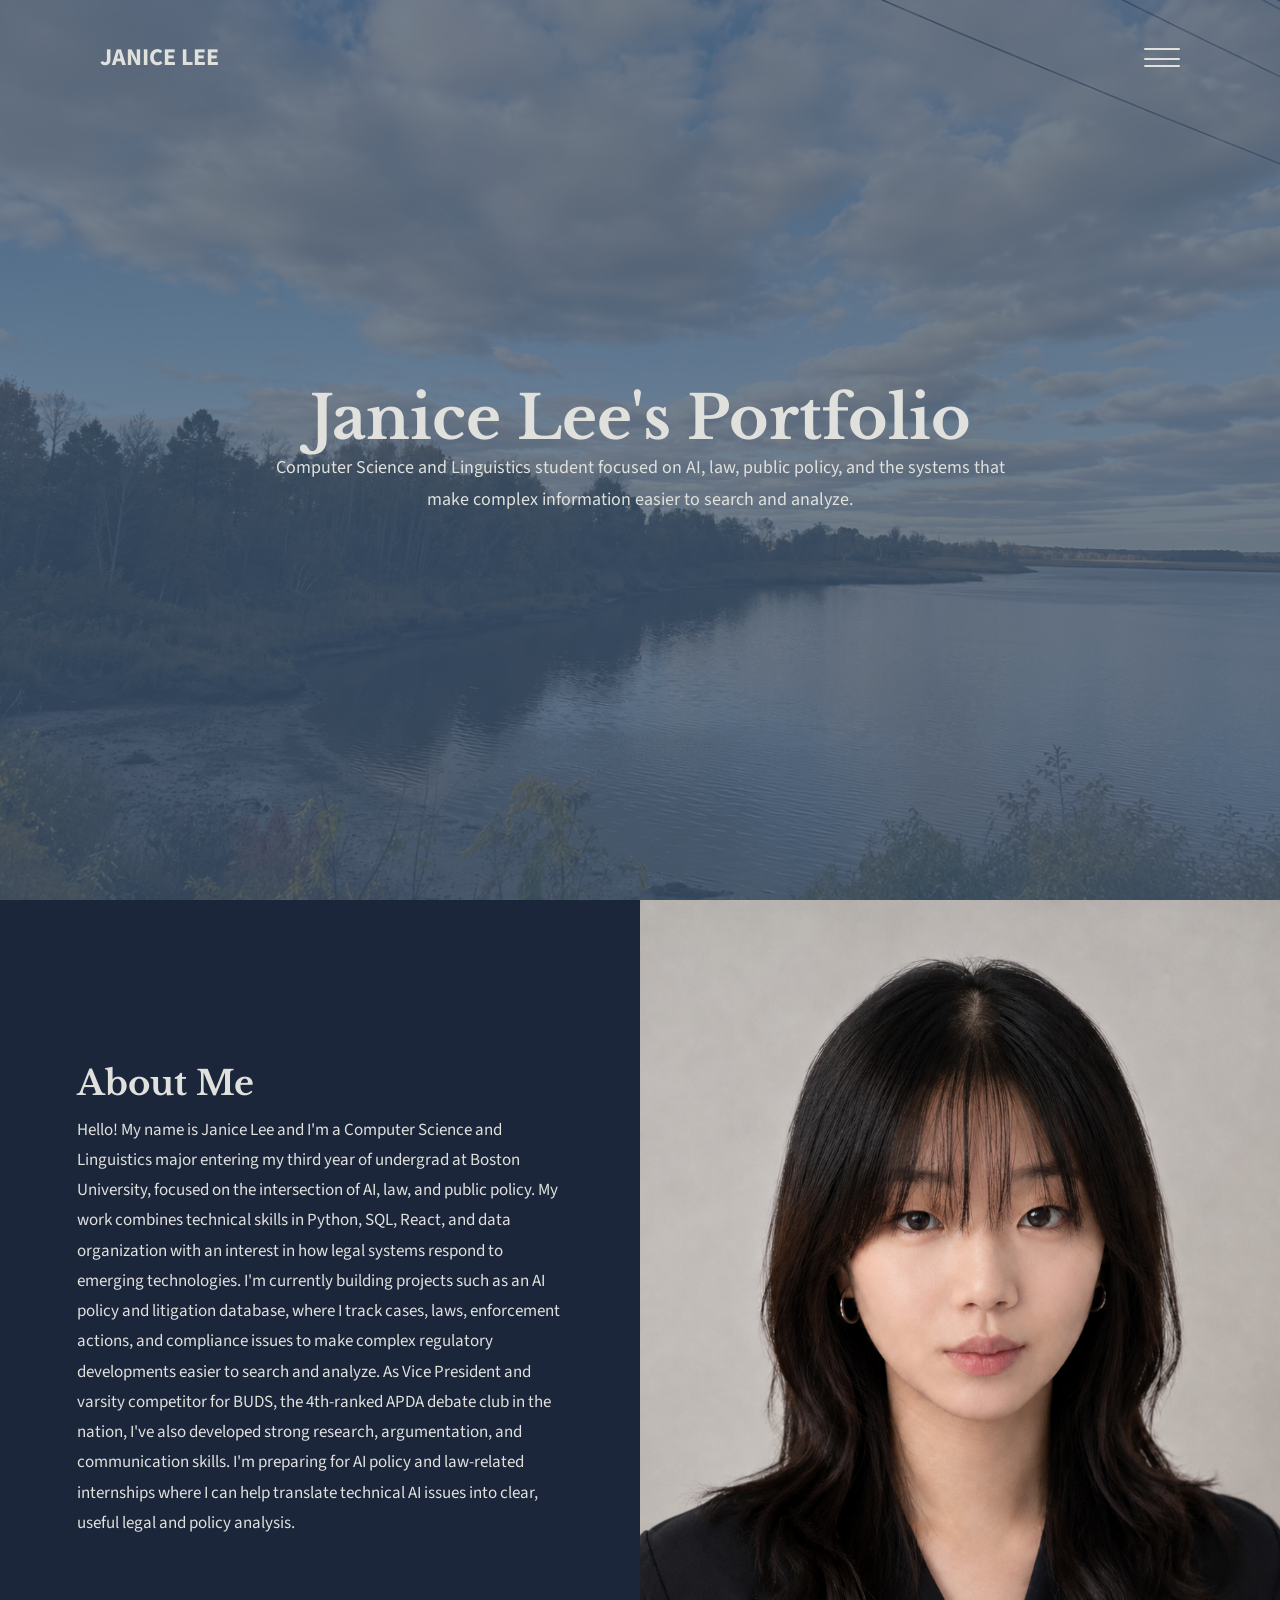
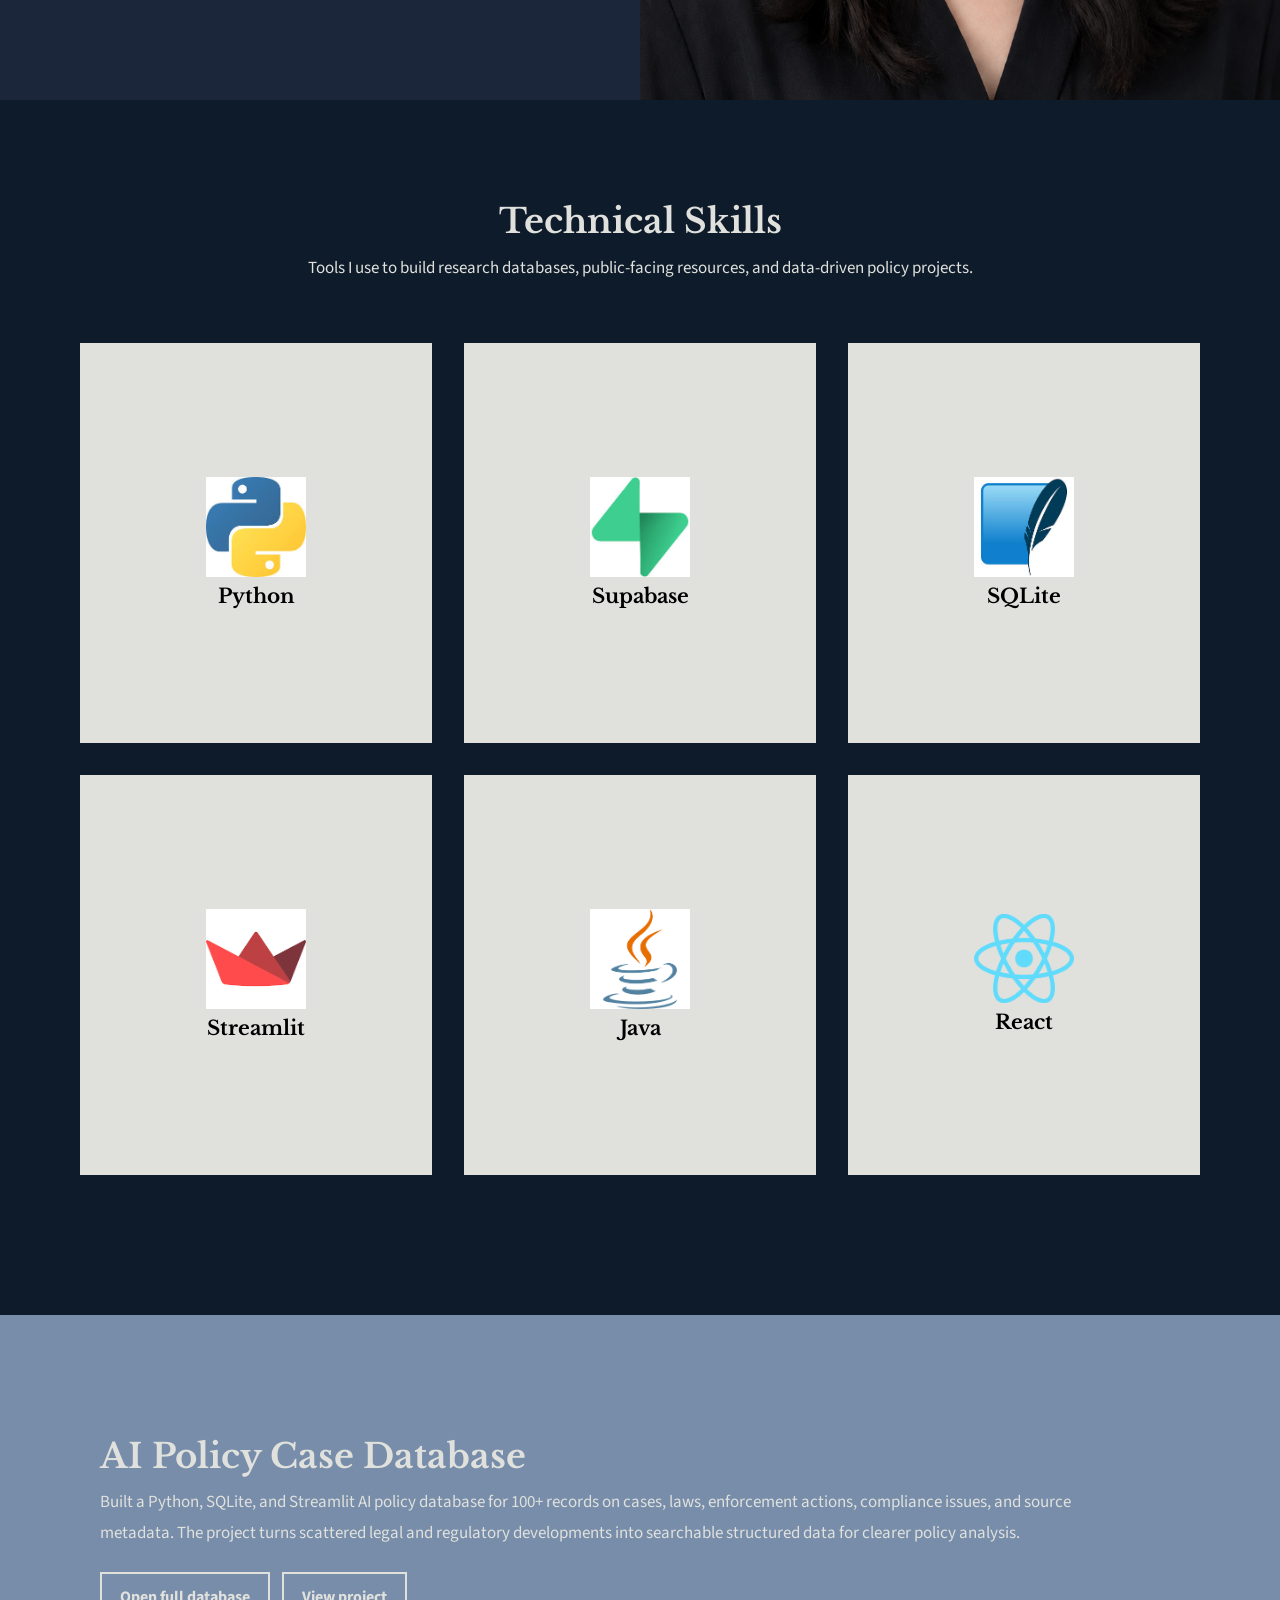
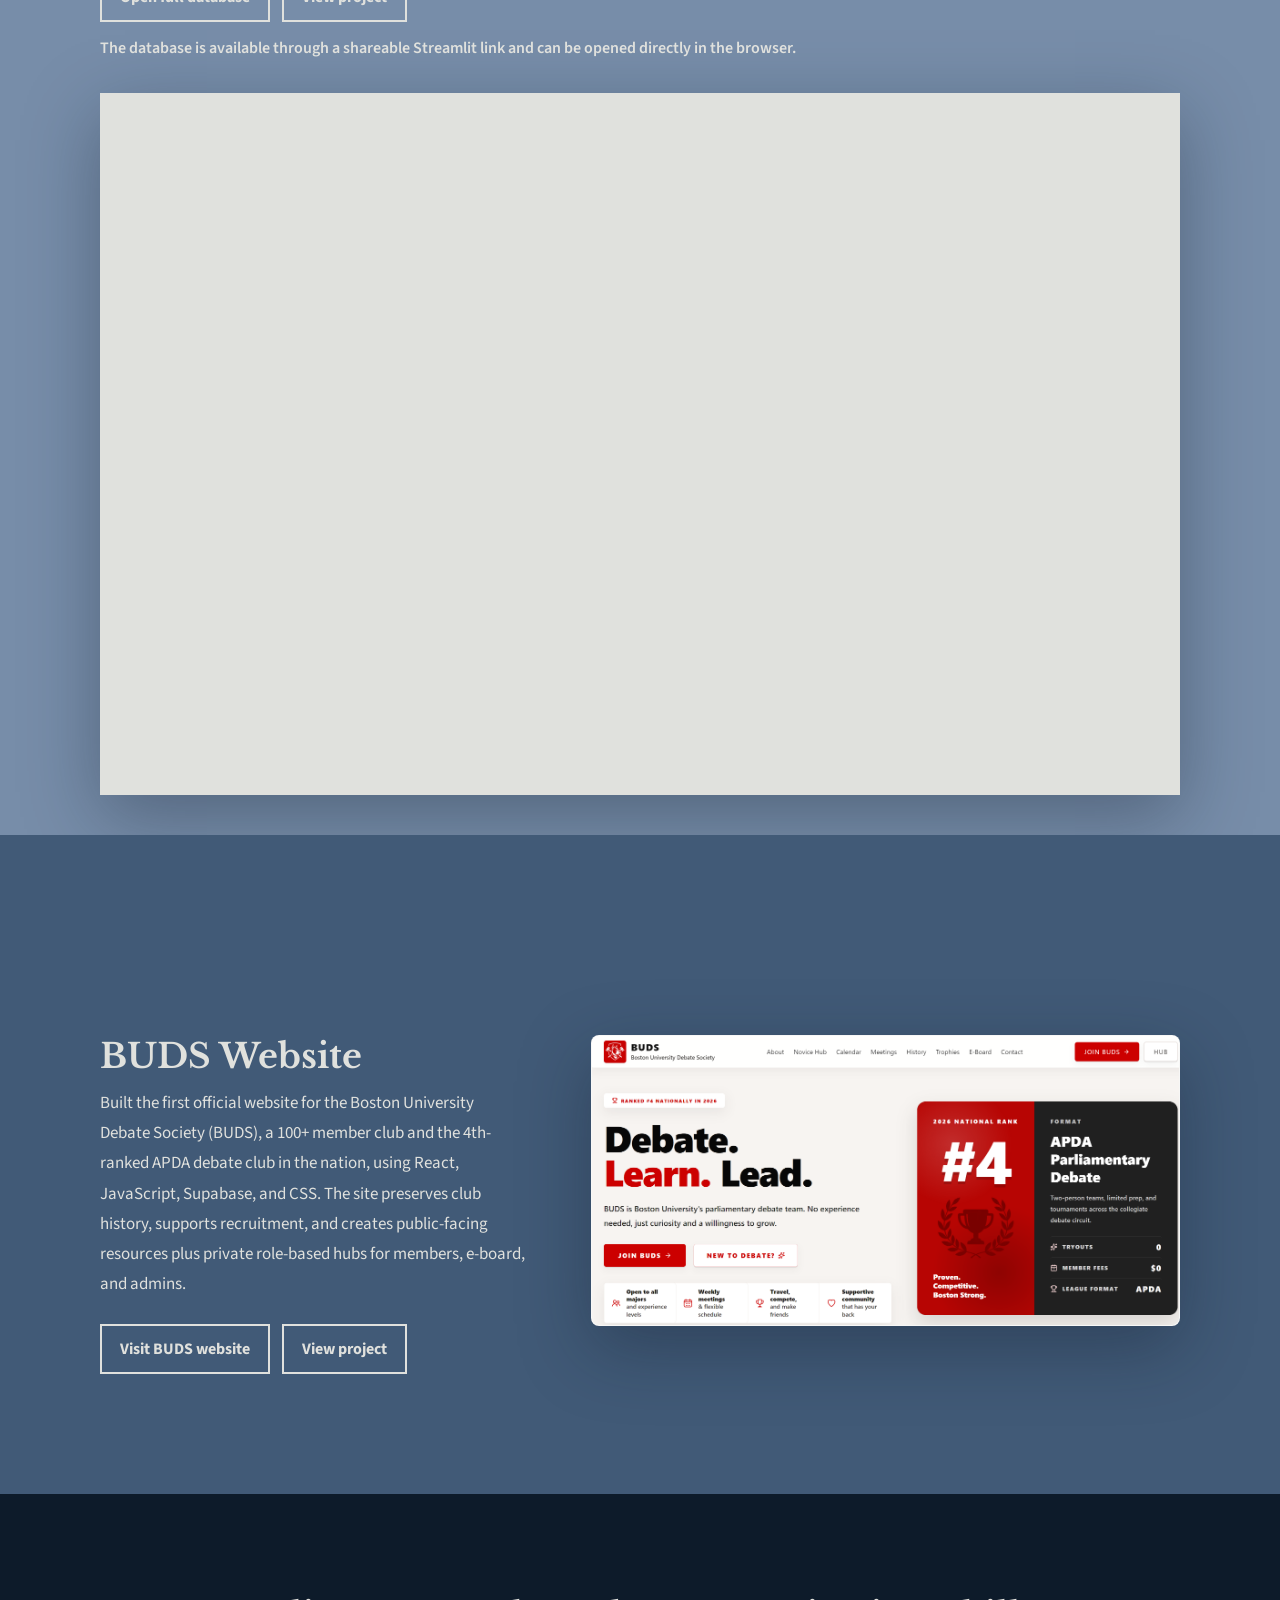
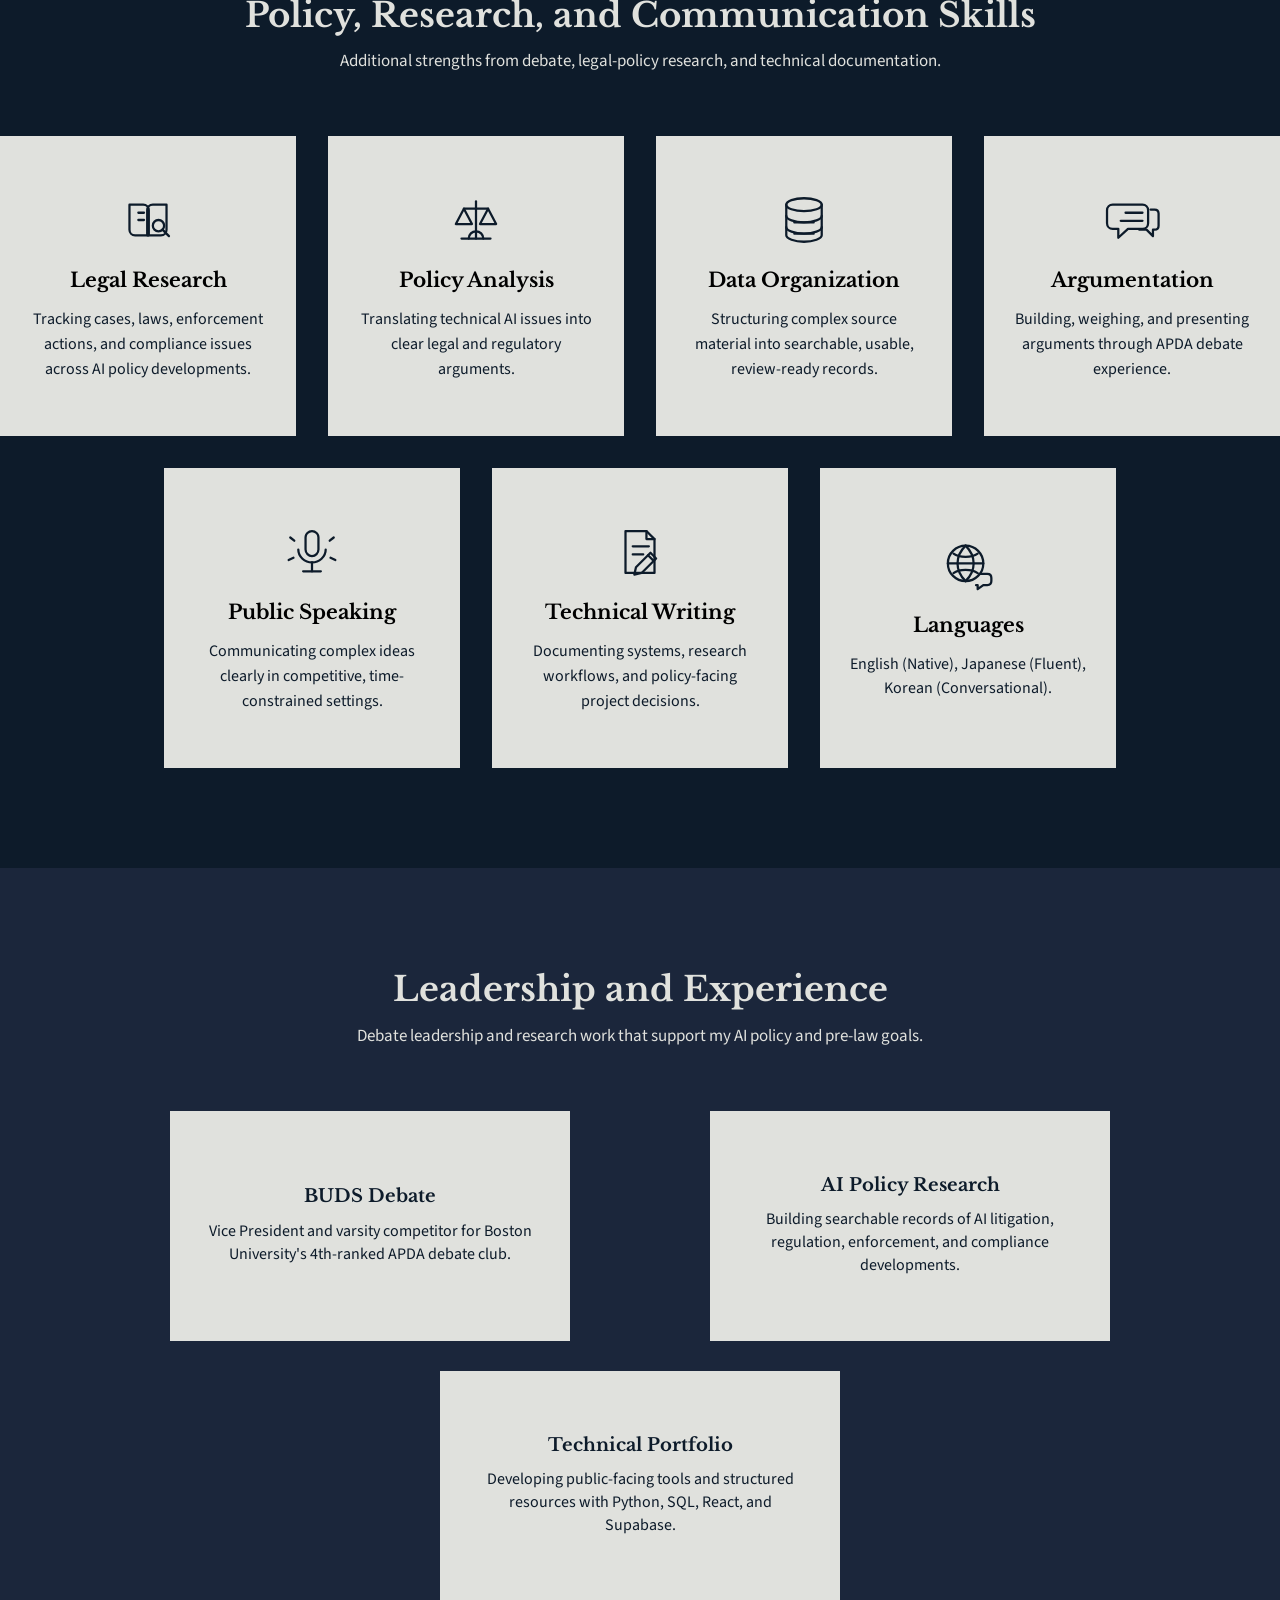
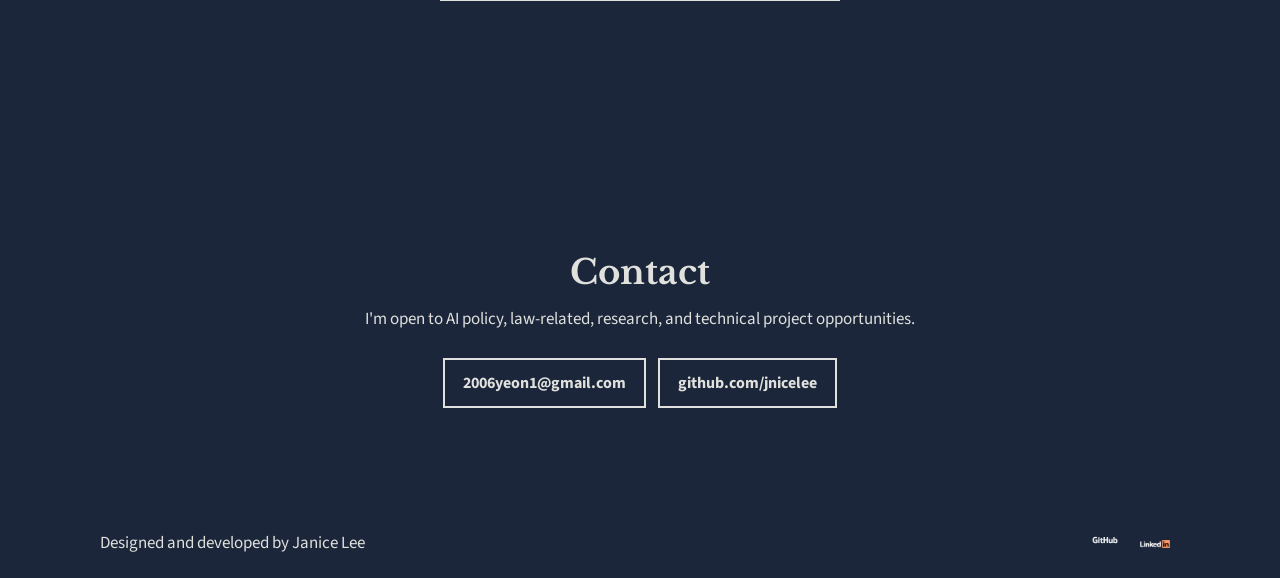
==== commit fb7c3f49: "Update database access note" ====
--- a/index.html
+++ b/index.html
@@ -97,7 +97,7 @@
                         <a href="https://ai-policy-case-database-5h8kxnugrptprukd65hgrd.streamlit.app/">Open full database</a>
                         <a href="https://github.com/jnicelee/ai-policy-case-database">View project</a>
                     </div>
-                    <p class="projectNote">To run the database locally, you must have Python installed and the project dependencies installed, especially Streamlit and pandas.</p>
+                    <p class="projectNote">The database is available through a shareable Streamlit link and can be opened directly in the browser.</p>
                 </div>
                 <div class="databaseEmbedShell" data-sal="slide-up" data-sal-duration="500">
                     <iframe class="databaseEmbed" src="https://ai-policy-case-database-5h8kxnugrptprukd65hgrd.streamlit.app/?embed=true" title="Embedded AI Policy Case Database"></iframe>
